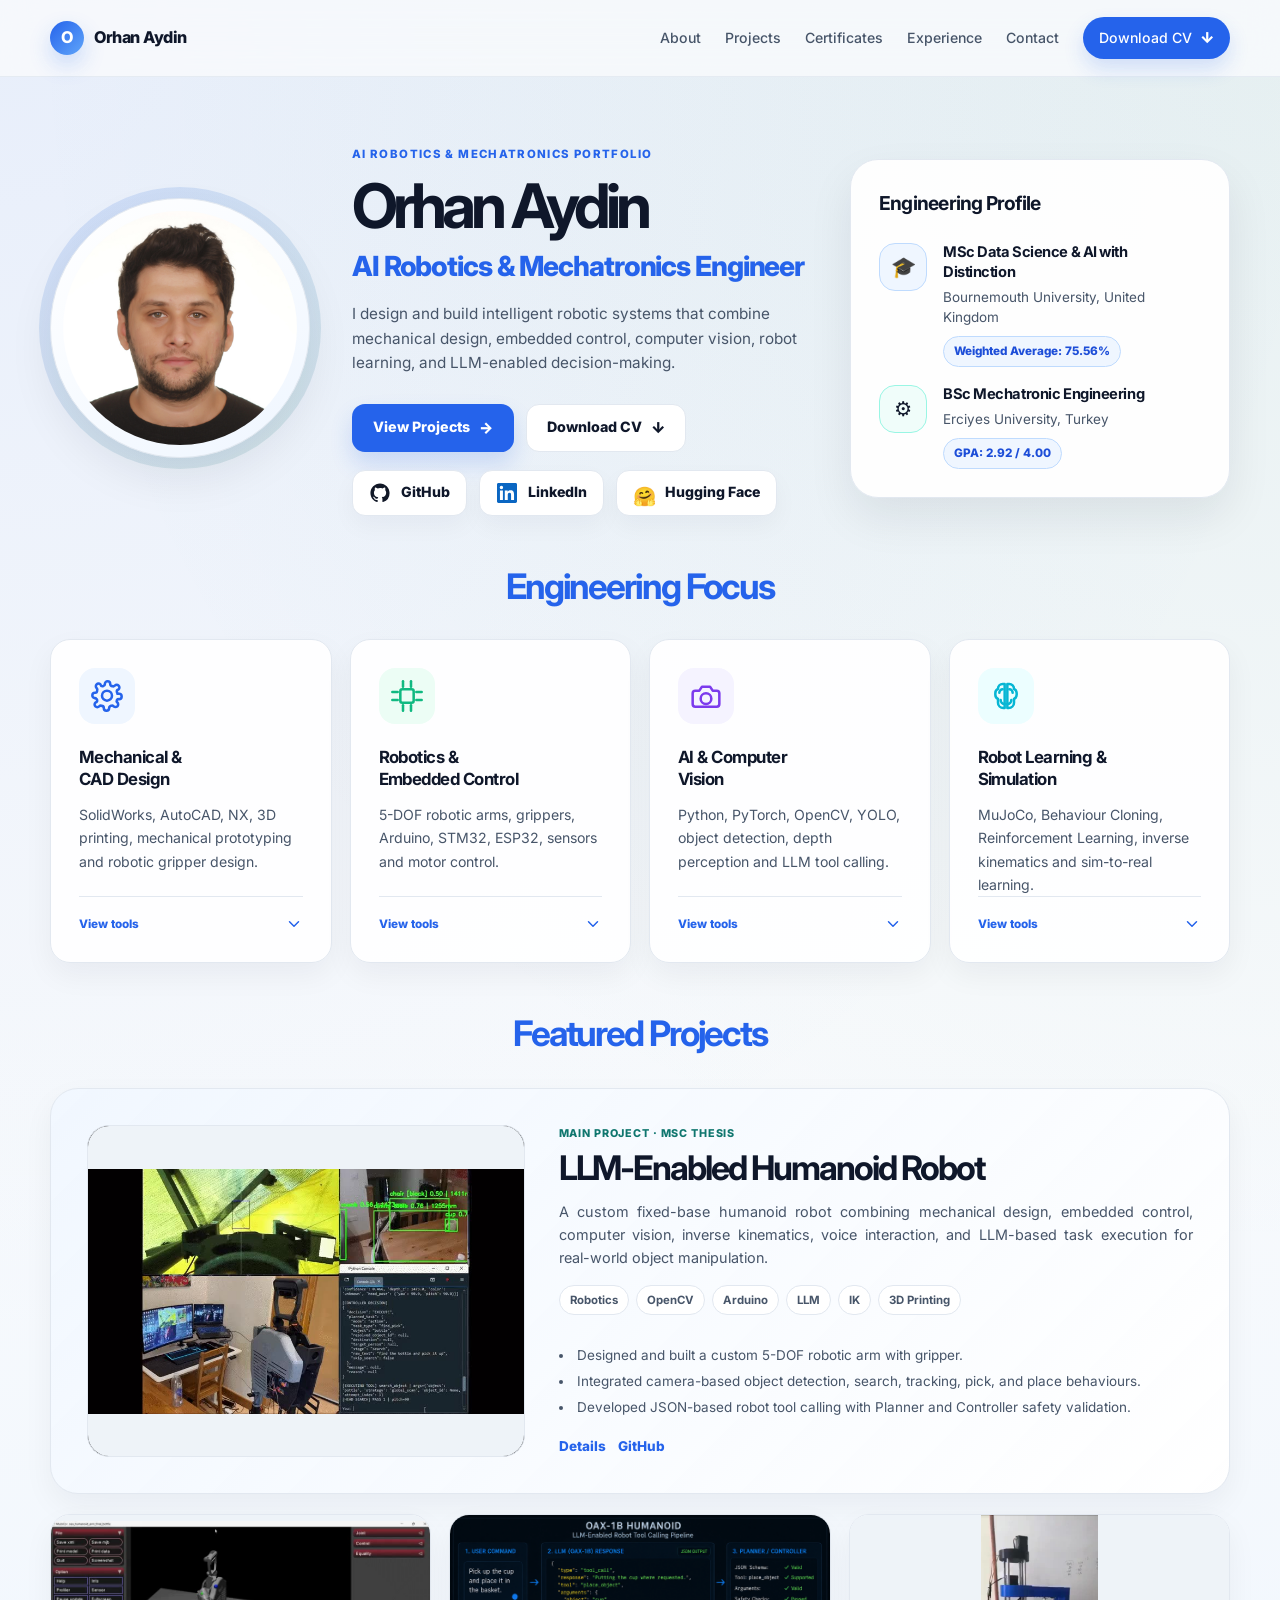
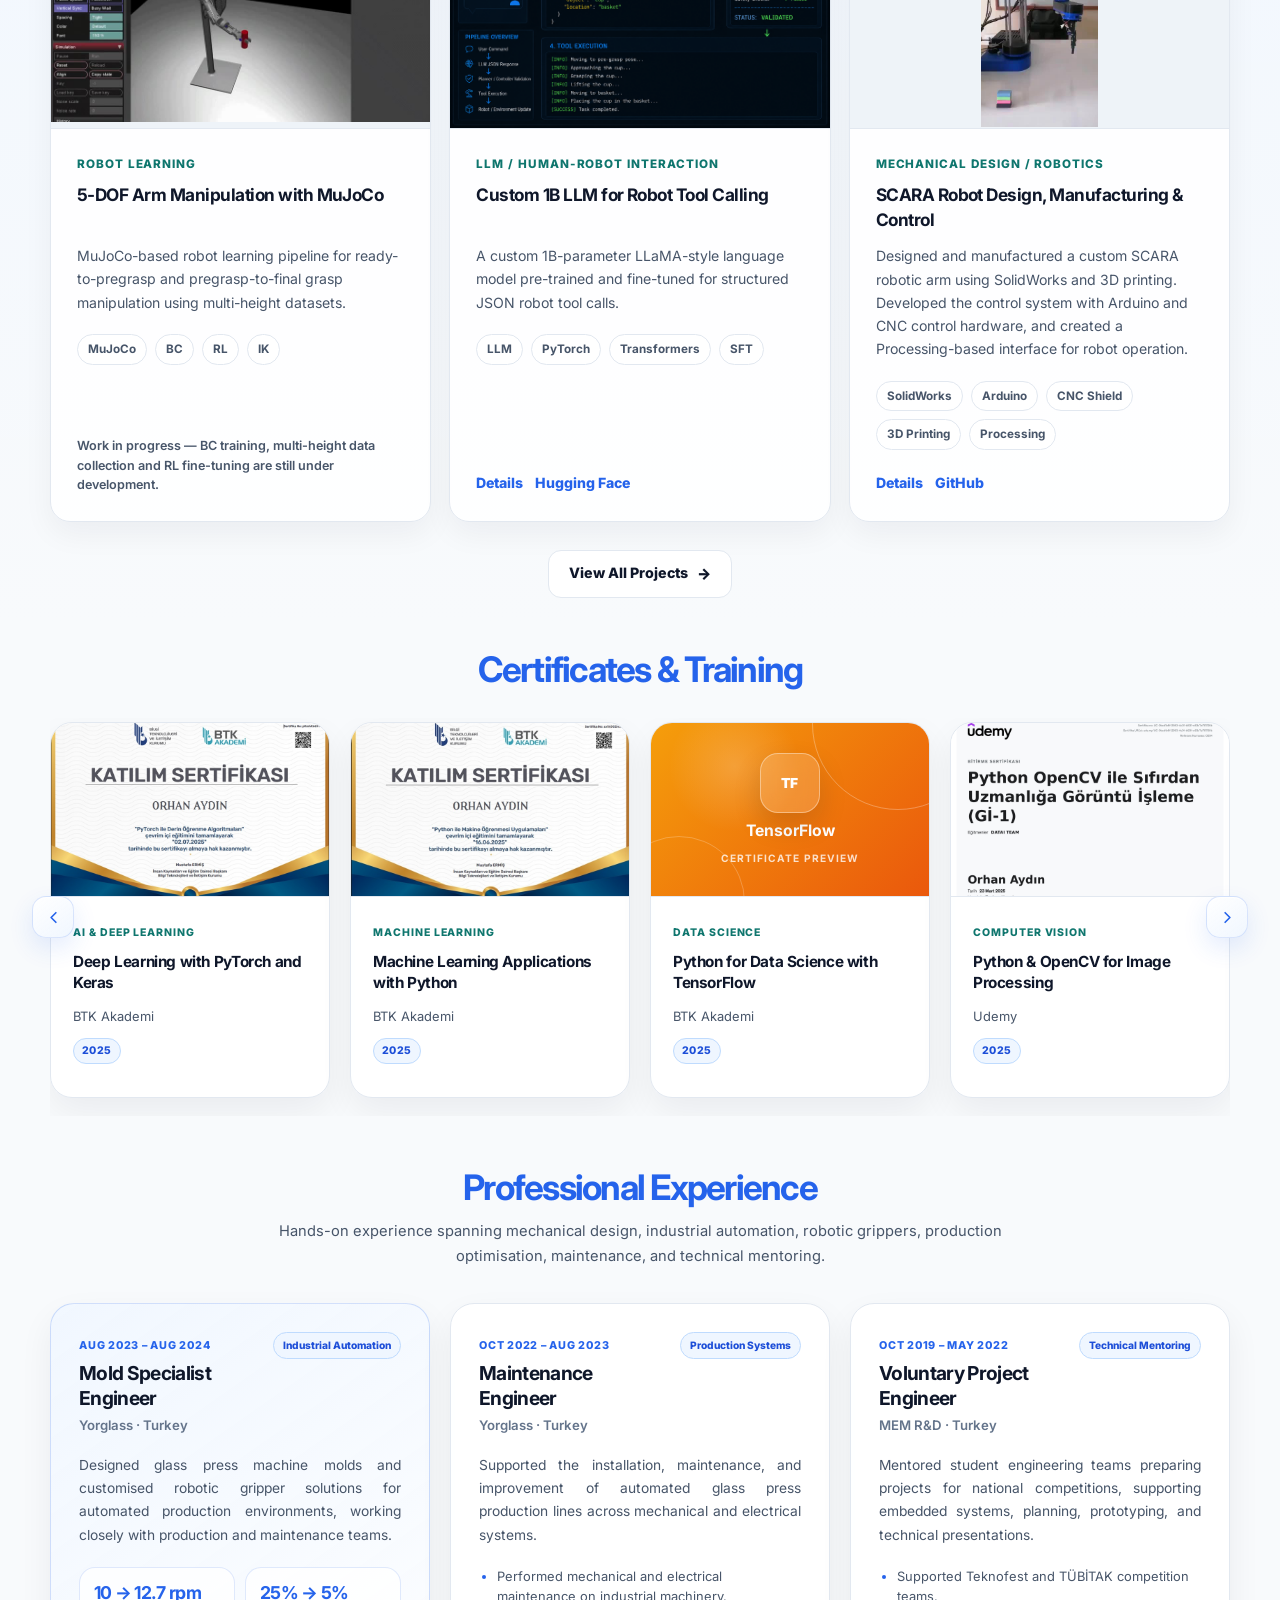
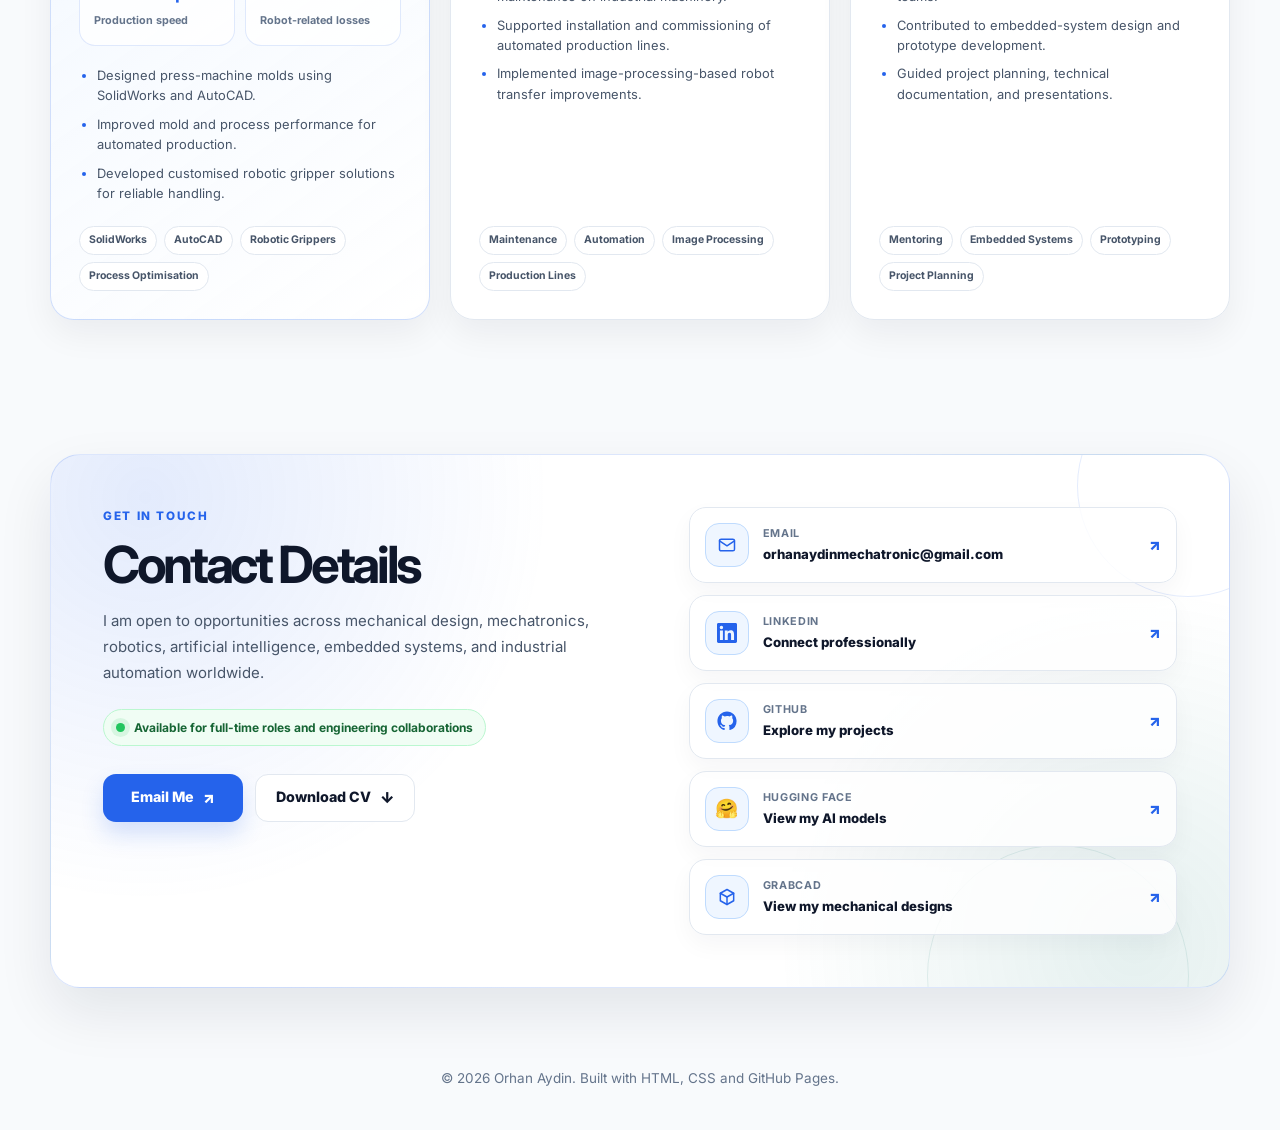
==== index.html @ 1875b8d9 "update cv name" ====
<!DOCTYPE html>

<html lang="en">
<head>
<meta charset="utf-8"/>
<meta content="width=device-width, initial-scale=1.0" name="viewport"/>
<title>Orhan Aydin | AI Robotics &amp; Mechatronics Engineer</title>
<meta content="Portfolio of Orhan Aydin, an AI Robotics and Mechatronics Engineer focused on mechanical design, embedded control, computer vision, robot learning, and LLM-enabled robotic systems." name="description"/>
<link href="style.css" rel="stylesheet"/>
<link href="https://fonts.googleapis.com" rel="preconnect"/>
<link crossorigin="" href="https://fonts.gstatic.com" rel="preconnect"/>
<link href="https://fonts.googleapis.com/css2?family=Inter:wght@400;500;600;700;800&amp;display=swap" rel="stylesheet"/>
</head>
<body>
<header class="site-header">
<nav class="navbar container">
<a class="logo" href="index.html">
<span class="logo-mark">O</span>
<span>Orhan Aydin</span>
</a>
<div class="nav-links">
<a class="nav-link" data-page="about" href="about.html">About</a>
<a class="nav-link" data-page="projects" href="projects.html">Projects</a>
<a class="nav-link" data-section="certificates" href="index.html#certificates">Certificates</a>
<a class="nav-link" data-section="experience" href="index.html#experience">Experience</a>
<a class="nav-link" data-section="contact" href="index.html#contact">Contact</a>
<a class="nav-button" href="assets/Orhan-Aydin-cv.pdf" target="_blank">
            Download CV
            <span class="button-icon">↓</span>
</a>
</div>
</nav>
</header>
<main>
<!-- HERO -->
<section class="hero section">
<div class="container hero-grid">
<div class="hero-image-card">
<img alt="Portrait of Orhan Aydin" class="profile-image" loading="lazy" src="assets/profile.jpg"/>
</div>
<div class="hero-content">
<p class="eyebrow">AI Robotics &amp; Mechatronics Portfolio</p>
<h1>Orhan Aydin</h1>
<h2>AI Robotics &amp; Mechatronics Engineer</h2>
<p class="hero-description">
            I design and build intelligent robotic systems that combine mechanical design,
            embedded control, computer vision, robot learning, and LLM-enabled decision-making.
          </p>
<div class="hero-actions">
<a class="button button-primary" href="projects.html">
              View Projects
              <span class="button-icon">→</span>
</a>
<a class="button button-secondary" href="assets/Orhan-Aydin-CV.pdf" target="_blank">
              Download CV
              <span class="button-icon">↓</span>
</a>
</div>
<div class="social-links">
<a class="social-link" href="https://github.com/orhanaydinn" target="_blank">
<span aria-hidden="true" class="social-icon github-icon">
<svg viewbox="0 0 24 24">
<path d="M12 0.5C5.65 0.5 0.5 5.65 0.5 12c0 5.08 3.29 9.39 7.86 10.91.58.11.79-.25.79-.56v-2.03c-3.2.7-3.88-1.37-3.88-1.37-.53-1.34-1.29-1.7-1.29-1.7-1.05-.72.08-.71.08-.71 1.16.08 1.78 1.2 1.78 1.2 1.04 1.77 2.72 1.26 3.38.96.11-.75.41-1.26.74-1.55-2.55-.29-5.23-1.28-5.23-5.68 0-1.25.45-2.28 1.19-3.08-.12-.29-.52-1.46.11-3.04 0 0 .98-.31 3.19 1.18A11.1 11.1 0 0 1 12 6.14c.98.01 1.97.13 2.89.39 2.21-1.49 3.18-1.18 3.18-1.18.63 1.58.23 2.75.11 3.04.74.8 1.19 1.83 1.19 3.08 0 4.41-2.69 5.38-5.25 5.67.42.36.79 1.07.79 2.16v3.05c0 .31.21.68.8.56A11.52 11.52 0 0 0 23.5 12C23.5 5.65 18.35.5 12 .5Z"></path>
</svg>
</span>
              GitHub
            </a>
<a class="social-link" href="https://www.linkedin.com/in/orhan-aydin/" target="_blank">
<span aria-hidden="true" class="social-icon linkedin-icon">
<svg viewbox="0 0 24 24">
<path d="M20.45 20.45h-3.56v-5.57c0-1.33-.02-3.04-1.85-3.04-1.85 0-2.14 1.45-2.14 2.95v5.66H9.34V9h3.42v1.56h.05c.48-.9 1.64-1.85 3.37-1.85 3.61 0 4.28 2.38 4.28 5.47v6.27ZM5.32 7.43a2.06 2.06 0 1 1 0-4.12 2.06 2.06 0 0 1 0 4.12ZM7.1 20.45H3.54V9H7.1v11.45ZM22.23 0H1.76C.79 0 0 .77 0 1.72v20.56C0 23.23.79 24 1.76 24h20.47c.97 0 1.77-.77 1.77-1.72V1.72C24 .77 23.2 0 22.23 0Z"></path>
</svg>
</span>
              LinkedIn
            </a>
<a class="social-link" href="https://huggingface.co/orhanaydinn" target="_blank">
<span aria-hidden="true" class="social-icon huggingface-icon">🤗</span>
              Hugging Face
            </a>
</div>
</div>
<aside class="hero-profile-card">
<h3>Engineering Profile</h3>
<div class="profile-item">
<div class="profile-icon">🎓</div>
<div>
<h4>MSc Data Science &amp; AI with Distinction</h4>
<p>Bournemouth University, United Kingdom</p>
<span class="profile-badge">Weighted Average: 75.56%</span>
</div>
</div>
<div class="profile-item">
<div class="profile-icon">⚙️</div>
<div>
<h4>BSc Mechatronic Engineering</h4>
<p>Erciyes University, Turkey</p>
<span class="profile-badge">GPA: 2.92 / 4.00</span>
</div>
</div>
</aside>
</div>
</section>
<!-- ENGINEERING FOCUS -->
<section class="section focus-section">
<div class="container">
<div class="focus-title">
<h2>Engineering Focus</h2>
</div>
<div class="focus-grid">
<article class="focus-card focus-blue focus-card-selector">
<button aria-expanded="false" class="focus-selector-button" data-focus-panel="mechanical" type="button">
<span class="card-icon">
<svg aria-hidden="true" viewbox="0 0 24 24">
<path d="M12 15.5A3.5 3.5 0 1 0 12 8a3.5 3.5 0 0 0 0 7.5Z"></path>
<path d="M19.4 15a1.65 1.65 0 0 0 .33 1.82l.06.06a2 2 0 1 1-2.83 2.83l-.06-.06A1.65 1.65 0 0 0 15 19.4a1.65 1.65 0 0 0-1 .6 1.65 1.65 0 0 0-.4 1.08V21a2 2 0 1 1-4 0v-.09A1.65 1.65 0 0 0 8 19.4a1.65 1.65 0 0 0-1.82.33l-.06.06a2 2 0 1 1-2.83-2.83l.06-.06A1.65 1.65 0 0 0 4.6 15a1.65 1.65 0 0 0-.6-1 1.65 1.65 0 0 0-1.08-.4H3a2 2 0 1 1 0-4h.09A1.65 1.65 0 0 0 4.6 8a1.65 1.65 0 0 0-.33-1.82l-.06-.06a2 2 0 1 1 2.83-2.83l.06.06A1.65 1.65 0 0 0 9 4.6a1.65 1.65 0 0 0 1-.6 1.65 1.65 0 0 0 .4-1.08V3a2 2 0 1 1 4 0v.09A1.65 1.65 0 0 0 16 4.6a1.65 1.65 0 0 0 1.82-.33l.06-.06a2 2 0 1 1 2.83 2.83l-.06.06A1.65 1.65 0 0 0 19.4 9c.3.39.45.87.4 1.36H21a2 2 0 1 1 0 4h-.09a1.65 1.65 0 0 0-1.51.64Z"></path>
</svg>
</span>
<h3>Mechanical &amp;<br/>CAD Design</h3>
<p>
                SolidWorks, AutoCAD, NX, 3D printing, mechanical prototyping and robotic gripper design.
              </p>
<span class="focus-selector-action">
                View tools
                <svg aria-hidden="true" viewbox="0 0 24 24">
<path d="m6 9 6 6 6-6"></path>
</svg>
</span>
</button>
</article>
<article class="focus-card focus-green focus-card-selector">
<button aria-expanded="false" class="focus-selector-button" data-focus-panel="robotics" type="button">
<span class="card-icon">
<svg aria-hidden="true" viewbox="0 0 24 24">
<rect height="10" rx="1.5" width="10" x="7" y="7"></rect>
<path d="M9 1v4"></path>
<path d="M15 1v4"></path>
<path d="M9 19v4"></path>
<path d="M15 19v4"></path>
<path d="M1 9h4"></path>
<path d="M1 15h4"></path>
<path d="M19 9h4"></path>
<path d="M19 15h4"></path>
</svg>
</span>
<h3>Robotics &amp;<br/>Embedded Control</h3>
<p>
                5-DOF robotic arms, grippers, Arduino, STM32, ESP32, sensors and motor control.
              </p>
<span class="focus-selector-action">
                View tools
                <svg aria-hidden="true" viewbox="0 0 24 24">
<path d="m6 9 6 6 6-6"></path>
</svg>
</span>
</button>
</article>
<article class="focus-card focus-purple focus-card-selector">
<button aria-expanded="false" class="focus-selector-button" data-focus-panel="ai" type="button">
<span class="card-icon">
<svg aria-hidden="true" viewbox="0 0 24 24">
<path d="M4 8h3l2-3h6l2 3h3a2 2 0 0 1 2 2v8a2 2 0 0 1-2 2H4a2 2 0 0 1-2-2v-8a2 2 0 0 1 2-2Z"></path>
<circle cx="12" cy="14" r="4"></circle>
</svg>
</span>
<h3>AI &amp; Computer<br/>Vision</h3>
<p>
                Python, PyTorch, OpenCV, YOLO, object detection, depth perception and LLM tool calling.
              </p>
<span class="focus-selector-action">
                View tools
                <svg aria-hidden="true" viewbox="0 0 24 24">
<path d="m6 9 6 6 6-6"></path>
</svg>
</span>
</button>
</article>
<article class="focus-card focus-cyan focus-card-selector">
<button aria-expanded="false" class="focus-selector-button" data-focus-panel="learning" type="button">
<span class="card-icon">
<svg aria-hidden="true" viewbox="0 0 24 24">
<path d="M9.5 3A3.5 3.5 0 0 0 6 6.5v.2A3.5 3.5 0 0 0 4 10v1a3.5 3.5 0 0 0 2 3.15V17a4 4 0 0 0 4 4h1V3H9.5Z"></path>
<path d="M14.5 3A3.5 3.5 0 0 1 18 6.5v.2A3.5 3.5 0 0 1 20 10v1a3.5 3.5 0 0 1-2 3.15V17a4 4 0 0 1-4 4h-1V3h1.5Z"></path>
<path d="M7 9.5A2.5 2.5 0 0 1 9.5 7"></path>
<path d="M17 9.5A2.5 2.5 0 0 0 14.5 7"></path>
<path d="M8 15a3 3 0 0 0 3 3"></path>
<path d="M16 15a3 3 0 0 1-3 3"></path>
</svg>
</span>
<h3>Robot Learning &amp;<br/>Simulation</h3>
<p>
                MuJoCo, Behaviour Cloning, Reinforcement Learning, inverse kinematics and sim-to-real learning.
              </p>
<span class="focus-selector-action">
                View tools
                <svg aria-hidden="true" viewbox="0 0 24 24">
<path d="m6 9 6 6 6-6"></path>
</svg>
</span>
</button>
</article>
</div>
<div class="focus-shared-panel" hidden="" id="focusSharedPanel">
<div class="focus-shared-panel-header">
<div>
<p class="focus-shared-kicker">Tools &amp; Technologies</p>
<h3 id="focusSharedTitle">Mechanical &amp; CAD Tools</h3>
</div>
<button aria-label="Close tools panel" class="focus-shared-close" type="button">
              ×
            </button>
</div>
<div class="focus-shared-tools" data-panel="mechanical" hidden="">
<span class="shared-tool"><span class="shared-tool-icon">SW</span>SolidWorks</span>
<span class="shared-tool"><span class="shared-tool-icon">AC</span>AutoCAD</span>
<span class="shared-tool"><span class="shared-tool-icon">NX</span>Siemens NX</span>
<span class="shared-tool"><span class="shared-tool-icon">AD</span>Altium Designer</span>
<span class="shared-tool"><span class="shared-tool-icon">3D</span>3D Printing</span>
</div>
<div class="focus-shared-tools" data-panel="robotics" hidden="">
<span class="shared-tool"><span class="shared-tool-icon">AR</span>Arduino</span>
<span class="shared-tool"><span class="shared-tool-icon">ST</span>STM32</span>
<span class="shared-tool"><span class="shared-tool-icon">E3</span>ESP32</span>
<span class="shared-tool"><span class="shared-tool-icon">RP</span>Raspberry Pi</span>
<span class="shared-tool"><span class="shared-tool-icon">CS</span>CNC Shield</span>
<span class="shared-tool"><span class="shared-tool-icon">MC</span>Motor Control</span>
</div>
<div class="focus-shared-tools" data-panel="ai" hidden="">
<span class="shared-tool"><span class="shared-tool-icon">PY</span>Python</span>
<span class="shared-tool"><span class="shared-tool-icon">PT</span>PyTorch</span>
<span class="shared-tool"><span class="shared-tool-icon">CV</span>OpenCV</span>
<span class="shared-tool"><span class="shared-tool-icon">YO</span>YOLO</span>
<span class="shared-tool"><span class="shared-tool-icon">TF</span>TensorFlow</span>
<span class="shared-tool"><span class="shared-tool-icon">HF</span>Hugging Face</span>
<span class="shared-tool"><span class="shared-tool-icon">TR</span>Transformers</span>
</div>
<div class="focus-shared-tools" data-panel="learning" hidden="">
<span class="shared-tool"><span class="shared-tool-icon">MJ</span>MuJoCo</span>
<span class="shared-tool"><span class="shared-tool-icon">SB</span>Stable-Baselines3</span>
<span class="shared-tool"><span class="shared-tool-icon">BC</span>Behaviour Cloning</span>
<span class="shared-tool"><span class="shared-tool-icon">RL</span>Reinforcement Learning</span>
<span class="shared-tool"><span class="shared-tool-icon">IK</span>Inverse Kinematics</span>
<span class="shared-tool"><span class="shared-tool-icon">NP</span>NumPy</span>
</div>
</div>
</div>
</section>
<!-- FEATURED PROJECTS -->
<section class="section projects-section" id="projects">
<div class="container">
<div class="projects-title">
<h2>Featured Projects</h2>
</div>
<article class="project-card project-card-large">
<div class="project-feature-layout">
<div class="project-feature-media">
<video aria-label="LLM-enabled humanoid robot project demonstration" autoplay="" class="project-feature-image" loop="" muted="" playsinline="" poster="assets/humanoid-demo-poster.jpg" preload="metadata"><source src="assets/humanoid-demo.mp4" type="video/mp4"/>Your browser does not support the video tag.</video>
</div>
<div class="project-content">
<div class="project-meta">Main Project · MSc Thesis</div>
<h3>LLM-Enabled Humanoid Robot</h3>
<p>
                A custom fixed-base humanoid robot combining mechanical design,
                embedded control, computer vision, inverse kinematics, voice interaction,
                and LLM-based task execution for real-world object manipulation.
              </p>
<div class="tag-list">
<span>Robotics</span>
<span>OpenCV</span>
<span>Arduino</span>
<span>LLM</span>
<span>IK</span>
<span>3D Printing</span>
</div>
<ul class="project-points">
<li>Designed and built a custom 5-DOF robotic arm with gripper.</li>
<li>Integrated camera-based object detection, search, tracking, pick, and place behaviours.</li>
<li>Developed JSON-based robot tool calling with Planner and Controller safety validation.</li>
</ul>
<div class="project-links"><a href="projects/humanoid/">Details</a> <a href="https://github.com/orhanaydinn/oax_humanoid_robot" rel="noopener noreferrer" target="_blank">GitHub</a></div>
</div>
</div>
</article>
<div class="project-grid">
<!-- PROJECT 1: GIF -->
<article class="project-card small-project-card">
<div class="small-project-media">
<video aria-label="MuJoCo 5-DOF humanoid arm manipulation demonstration" autoplay="" class="small-project-visual" loop="" muted="" playsinline="" poster="assets/mujoco-demo-poster.jpg" preload="metadata"><source src="assets/mujoco-demo.mp4" type="video/mp4"/>Your browser does not support the video tag.</video>
</div>
<div class="small-project-body">
<div class="project-meta">Robot Learning</div>
<h3>5-DOF Arm Manipulation with MuJoCo</h3>
<p>
                MuJoCo-based robot learning pipeline for ready-to-pregrasp and
                pregrasp-to-final grasp manipulation using multi-height datasets.
              </p>
<div class="tag-list">
<span>MuJoCo</span>
<span>BC</span>
<span>RL</span>
<span>IK</span>
</div>
<div class="project-links small-project-links"><span class="project-link-muted mujoco-wip-note">Work in progress — BC training, multi-height data collection and RL fine-tuning are still under development.</span></div>
</div>
</article>
<!-- PROJECT 2: IMAGE -->
<article class="project-card small-project-card">
<div class="small-project-media">
<img alt="OAX-1B Humanoid LLM-enabled robot tool calling pipeline" class="small-project-visual" loading="lazy" src="assets/oax_1b_llm.png"/>
</div>
<div class="small-project-body">
<div class="project-meta">LLM / Human-Robot Interaction</div>
<h3>Custom 1B LLM for Robot Tool Calling</h3>
<p>
                A custom 1B-parameter LLaMA-style language model pre-trained and
                fine-tuned for structured JSON robot tool calls.
              </p>
<div class="tag-list">
<span>LLM</span>
<span>PyTorch</span>
<span>Transformers</span>
<span>SFT</span>
</div>
<div class="project-links small-project-links"><a href="projects/oax-1b/">Details</a> <a href="https://huggingface.co/orhanaydinn/OAX-1B-Humanoid" rel="noopener noreferrer" target="_blank">Hugging Face</a></div>
</div>
</article>
<!-- PROJECT 3: MP4 VIDEO -->
<article class="project-card small-project-card">
<div class="small-project-media">
<video aria-label="Custom SCARA robot design, manufacturing and control demonstration" autoplay="" class="scara-static-fit small-project-visual scara-project-video" loop="" muted="" playsinline="" poster="assets/scara_robot-poster.jpg" preload="metadata">
<source src="assets/scara_robot.mp4" type="video/mp4"/>
                Your browser does not support the video tag.
              </video>
</div>
<div class="small-project-body">
<div class="project-meta">Mechanical Design / Robotics</div>
<h3>SCARA Robot Design, Manufacturing &amp; Control</h3>
<p>
                Designed and manufactured a custom SCARA robotic arm using
                SolidWorks and 3D printing. Developed the control system with
                Arduino and CNC control hardware, and created a Processing-based
                interface for robot operation.
              </p>
<div class="tag-list">
<span>SolidWorks</span>
<span>Arduino</span>
<span>CNC Shield</span>
<span>3D Printing</span>
<span>Processing</span>
</div>
<div class="project-links small-project-links"><a href="projects/scara/">Details</a> <a href="https://github.com/orhanaydinn/scara-robot-design-and-control" rel="noopener noreferrer" target="_blank">GitHub</a></div>
</div>
</article>
</div>
<div class="view-all-wrapper">
<a class="button button-secondary" href="projects.html">
            View All Projects
            <span class="button-icon">→</span>
</a>
</div>
</div>
</section>
<!-- CERTIFICATES -->
<section class="section certificates-section" id="certificates">
<div class="container">
<div class="certificates-heading">
<h2>Certificates &amp; Training</h2>
</div>
<div class="certificates-carousel-shell">
<button aria-label="Scroll certificates left" class="certificate-scroll-button certificate-scroll-button-left" data-certificate-direction="left" type="button">
<svg aria-hidden="true" viewbox="0 0 24 24">
<path d="M15 18 9 12l6-6"></path>
</svg>
</button>
<div class="certificates-carousel" id="certificatesCarousel" tabindex="0">
<!-- REAL CERTIFICATE IMAGE -->
<article class="certificate-card">
<div class="certificate-media">
<img alt="Deep Learning with PyTorch and Keras certificate" class="certificate-image" loading="lazy" src="assets/cert-deep-learning-pytorch-keras.jpg"/>
</div>
<div class="certificate-body">
<span class="certificate-category">AI &amp; Deep Learning</span>
<h3>Deep Learning with PyTorch and Keras</h3>
<p>BTK Akademi</p>
<span class="certificate-year">2025</span>
</div>
</article>
<!-- REAL CERTIFICATE IMAGE -->
<article class="certificate-card">
<div class="certificate-media">
<img alt="Machine Learning Applications with Python certificate" class="certificate-image" loading="lazy" src="assets/cert-machine-learning-python.jpg"/>
</div>
<div class="certificate-body">
<span class="certificate-category">Machine Learning</span>
<h3>Machine Learning Applications with Python</h3>
<p>BTK Akademi</p>
<span class="certificate-year">2025</span>
</div>
</article>
<!-- THEMED PLACEHOLDER -->
<article class="certificate-card">
<div class="certificate-media certificate-placeholder certificate-theme-tensorflow">
<span class="certificate-placeholder-badge">TF</span>
<strong>TensorFlow</strong>
<small>Certificate preview</small>
</div>
<div class="certificate-body">
<span class="certificate-category">Data Science</span>
<h3>Python for Data Science with TensorFlow</h3>
<p>BTK Akademi</p>
<span class="certificate-year">2025</span>
</div>
</article>
<!-- REAL CERTIFICATE IMAGE -->
<article class="certificate-card">
<div class="certificate-media">
<img alt="Python and OpenCV for Image Processing certificate" class="certificate-image" loading="lazy" src="assets/cert-python-opencv.jpg"/>
</div>
<div class="certificate-body">
<span class="certificate-category">Computer Vision</span>
<h3>Python &amp; OpenCV for Image Processing</h3>
<p>Udemy</p>
<span class="certificate-year">2025</span>
</div>
</article>
<!-- THEMED PLACEHOLDER -->
<article class="certificate-card">
<div class="certificate-media certificate-placeholder certificate-theme-vision">
<span class="certificate-placeholder-badge">DL</span>
<strong>Image Processing</strong>
<small>Certificate preview</small>
</div>
<div class="certificate-body">
<span class="certificate-category">Deep Learning &amp; Computer Vision</span>
<h3>Deep Learning &amp; Image Processing with Keras</h3>
<p>Udemy</p>
<span class="certificate-year">2025</span>
</div>
</article>
<!-- REAL CERTIFICATE IMAGE -->
<article class="certificate-card">
<div class="certificate-media">
<img alt="Natural Language Processing certificate" class="certificate-image" loading="lazy" src="assets/nlp.jpg"/>
</div>
<div class="certificate-body">
<span class="certificate-category">Artificial Intelligence</span>
<h3>Natural Language Processing</h3>
<p>BTK Akademi</p>
<span class="certificate-year">2025</span>
</div>
</article>
<!-- REAL CERTIFICATE IMAGE -->
<article class="certificate-card">
<div class="certificate-media">
<img alt="Full Stack Web Developer Program certificate" class="certificate-image" loading="lazy" src="assets/cert-full-stack-developer.jpg"/>
</div>
<div class="certificate-body">
<span class="certificate-category">Software Development</span>
<h3>Full Stack Web Developer Program</h3>
<p>Cosmios Akademi · 432 hours</p>
<span class="certificate-year">2023</span>
</div>
</article>
<!-- REAL CERTIFICATE IMAGE -->
<article class="certificate-card">
<div class="certificate-media">
<img alt="PCB Design with Altium Designer certificate" class="certificate-image" loading="lazy" src="assets/cert-pcb-altium.jpg"/>
</div>
<div class="certificate-body">
<span class="certificate-category">Electronics &amp; PCB Design</span>
<h3>PCB Design with Altium Designer</h3>
<p>Udemy</p>
<span class="certificate-year">2022</span>
</div>
</article>
<!-- THEMED PLACEHOLDER -->
<article class="certificate-card">
<div class="certificate-media certificate-placeholder certificate-theme-code">
<span class="certificate-placeholder-badge">C#</span>
<strong>C# Programming</strong>
<small>Certificate preview</small>
</div>
<div class="certificate-body">
<span class="certificate-category">Programming</span>
<h3>C# Programming</h3>
<p>BTK Akademi</p>
<span class="certificate-year">2022</span>
</div>
</article>
<!-- REAL CERTIFICATE IMAGE -->
<article class="certificate-card">
<div class="certificate-media">
<img alt="HTML and CSS certificate" class="certificate-image" loading="lazy" src="assets/cert-html-css.jpg"/>
</div>
<div class="certificate-body">
<span class="certificate-category">Web Development</span>
<h3>HTML &amp; CSS</h3>
<p>BTK Akademi</p>
<span class="certificate-year">2022</span>
</div>
</article>
<!-- REAL CERTIFICATE IMAGE -->
<article class="certificate-card">
<div class="certificate-media">
<img alt="AutoCAD 2D design certificate" class="certificate-image" loading="lazy" src="assets/autocad_2B.jpg"/>
</div>
<div class="certificate-body">
<span class="certificate-category">Mechanical Design</span>
<h3>AutoCAD 2D Design</h3>
<p>BTK Akademi</p>
<span class="certificate-year">2022</span>
</div>
</article>
<!-- REAL CERTIFICATE IMAGE -->
<article class="certificate-card">
<div class="certificate-media">
<img alt="SolidWorks ile Arduino Tabanlı Uygulamalar certificate" class="certificate-image" loading="lazy" src="assets/cert-solidworks-arduino-applications.jpg"/>
</div>
<div class="certificate-body">
<span class="certificate-category">Mechanical Design &amp; Embedded Systems</span>
<h3>SolidWorks ile Arduino Tabanlı Uygulamalar</h3>
<p>Certificate of Completion</p>
<span class="certificate-year">2022</span>
</div>
</article>
<!-- THEMED PLACEHOLDER -->
<article class="certificate-card">
<div class="certificate-media certificate-placeholder certificate-theme-robotics">
<span class="certificate-placeholder-badge">RB</span>
<strong>Robotic Programming</strong>
<small>Certificate preview</small>
</div>
<div class="certificate-body">
<span class="certificate-category">Robotics</span>
<h3>Robotic Programming</h3>
<p>Başkent University</p>
<span class="certificate-year">2018</span>
</div>
</article>
</div>
<button aria-label="Scroll certificates right" class="certificate-scroll-button certificate-scroll-button-right" data-certificate-direction="right" type="button">
<svg aria-hidden="true" viewbox="0 0 24 24">
<path d="m9 18 6-6-6-6"></path>
</svg>
</button>
</div>
</div>
</section>
<!-- EXPERIENCE -->
<section class="section experience-section" id="experience">
<div class="container">
<div class="experience-heading">
<h2>Professional Experience</h2>
<p class="experience-intro">
            Hands-on experience spanning mechanical design, industrial automation,
            robotic grippers, production optimisation, maintenance, and technical mentoring.
          </p>
</div>
<div class="experience-grid">
<!-- EXPERIENCE 1 -->
<article class="experience-card experience-card-featured">
<div class="experience-card-top">
<div>
<span class="experience-period">Aug 2023 – Aug 2024</span>
<h3>Mold Specialist Engineer</h3>
<p class="experience-company">Yorglass · Turkey</p>
</div>
<span class="experience-type">Industrial Automation</span>
</div>
<p class="experience-summary">
              Designed glass press machine molds and customised robotic gripper
              solutions for automated production environments, working closely
              with production and maintenance teams.
            </p>
<div class="experience-metrics">
<div class="experience-metric">
<strong>10 → 12.7 rpm</strong>
<span>Production speed</span>
</div>
<div class="experience-metric">
<strong>25% → 5%</strong>
<span>Robot-related losses</span>
</div>
</div>
<ul class="experience-list">
<li>Designed press-machine molds using SolidWorks and AutoCAD.</li>
<li>Improved mold and process performance for automated production.</li>
<li>Developed customised robotic gripper solutions for reliable handling.</li>
</ul>
<div class="experience-tags">
<span>SolidWorks</span>
<span>AutoCAD</span>
<span>Robotic Grippers</span>
<span>Process Optimisation</span>
</div>
</article>
<!-- EXPERIENCE 2 -->
<article class="experience-card">
<div class="experience-card-top">
<div>
<span class="experience-period">Oct 2022 – Aug 2023</span>
<h3>Maintenance Engineer</h3>
<p class="experience-company">Yorglass · Turkey</p>
</div>
<span class="experience-type">Production Systems</span>
</div>
<p class="experience-summary">
              Supported the installation, maintenance, and improvement of automated
              glass press production lines across mechanical and electrical systems.
            </p>
<ul class="experience-list">
<li>Performed mechanical and electrical maintenance on industrial machinery.</li>
<li>Supported installation and commissioning of automated production lines.</li>
<li>Implemented image-processing-based robot transfer improvements.</li>
</ul>
<div class="experience-tags">
<span>Maintenance</span>
<span>Automation</span>
<span>Image Processing</span>
<span>Production Lines</span>
</div>
</article>
<!-- EXPERIENCE 3 -->
<article class="experience-card">
<div class="experience-card-top">
<div>
<span class="experience-period">Oct 2019 – May 2022</span>
<h3>Voluntary Project Engineer</h3>
<p class="experience-company">MEM R&amp;D · Turkey</p>
</div>
<span class="experience-type">Technical Mentoring</span>
</div>
<p class="experience-summary">
              Mentored student engineering teams preparing projects for national
              competitions, supporting embedded systems, planning, prototyping,
              and technical presentations.
            </p>
<ul class="experience-list">
<li>Supported Teknofest and TÜBİTAK competition teams.</li>
<li>Contributed to embedded-system design and prototype development.</li>
<li>Guided project planning, technical documentation, and presentations.</li>
</ul>
<div class="experience-tags">
<span>Mentoring</span>
<span>Embedded Systems</span>
<span>Prototyping</span>
<span>Project Planning</span>
</div>
</article>
</div>
</div>
</section>
<!-- CONTACT -->
<section class="section contact-section" id="contact">
<div class="container">
<div class="contact-panel">
<div class="contact-copy">
<p class="contact-kicker">Get in touch</p>
<h2>Contact Details</h2>
<p class="contact-description">
              I am open to opportunities across mechanical design, mechatronics,
              robotics, artificial intelligence, embedded systems, and industrial automation worldwide.
            </p>
<div class="contact-status">
<span aria-hidden="true" class="contact-status-dot"></span>
              Available for full-time roles and engineering collaborations
            </div>
<div class="contact-actions">
<a class="button button-primary contact-primary-action" href="mailto:orhanaydinmechatronic@gmail.com">
                Email Me
                <span class="button-icon">↗</span>
</a>
<a class="button button-secondary" href="assets/Orhan-Aydin-CV.pdf" target="_blank">
                Download CV
                <span class="button-icon">↓</span>
</a>
</div>
</div>
<div class="contact-links-grid">
<a class="contact-link-card" href="mailto:orhanaydinmechatronic@gmail.com">
<span aria-hidden="true" class="contact-link-icon">
<svg viewbox="0 0 24 24">
<rect height="14" rx="2" width="18" x="3" y="5"></rect>
<path d="m3 7 9 6 9-6"></path>
</svg>
</span>
<span class="contact-link-content">
<small>Email</small>
<strong>orhanaydinmechatronic@gmail.com</strong>
</span>
<span aria-hidden="true" class="contact-link-arrow">↗</span>
</a>
<a class="contact-link-card" href="https://www.linkedin.com/in/orhan-aydin/" target="_blank">
<span aria-hidden="true" class="contact-link-icon">
<svg viewbox="0 0 24 24">
<path d="M20.45 20.45h-3.56v-5.57c0-1.33-.02-3.04-1.85-3.04-1.85 0-2.14 1.45-2.14 2.95v5.66H9.34V9h3.42v1.56h.05c.48-.9 1.64-1.85 3.37-1.85 3.61 0 4.28 2.38 4.28 5.47v6.27ZM5.32 7.43a2.06 2.06 0 1 1 0-4.12 2.06 2.06 0 0 1 0 4.12ZM7.1 20.45H3.54V9H7.1v11.45ZM22.23 0H1.76C.79 0 0 .77 0 1.72v20.56C0 23.23.79 24 1.76 24h20.47c.97 0 1.77-.77 1.77-1.72V1.72C24 .77 23.2 0 22.23 0Z"></path>
</svg>
</span>
<span class="contact-link-content">
<small>LinkedIn</small>
<strong>Connect professionally</strong>
</span>
<span aria-hidden="true" class="contact-link-arrow">↗</span>
</a>
<a class="contact-link-card" href="https://github.com/orhanaydinn" target="_blank">
<span aria-hidden="true" class="contact-link-icon">
<svg viewbox="0 0 24 24">
<path d="M12 0.5C5.65 0.5 0.5 5.65 0.5 12c0 5.08 3.29 9.39 7.86 10.91.58.11.79-.25.79-.56v-2.03c-3.2.7-3.88-1.37-3.88-1.37-.53-1.34-1.29-1.7-1.29-1.7-1.05-.72.08-.71.08-.71 1.16.08 1.78 1.2 1.78 1.2 1.04 1.77 2.72 1.26 3.38.96.11-.75.41-1.26.74-1.55-2.55-.29-5.23-1.28-5.23-5.68 0-1.25.45-2.28 1.19-3.08-.12-.29-.52-1.46.11-3.04 0 0 .98-.31 3.19 1.18A11.1 11.1 0 0 1 12 6.14c.98.01 1.97.13 2.89.39 2.21-1.49 3.18-1.18 3.18-1.18.63 1.58.23 2.75.11 3.04.74.8 1.19 1.83 1.19 3.08 0 4.41-2.69 5.38-5.25 5.67.42.36.79 1.07.79 2.16v3.05c0 .31.21.68.8.56A11.52 11.52 0 0 0 23.5 12C23.5 5.65 18.35.5 12 .5Z"></path>
</svg>
</span>
<span class="contact-link-content">
<small>GitHub</small>
<strong>Explore my projects</strong>
</span>
<span aria-hidden="true" class="contact-link-arrow">↗</span>
</a>
<a class="contact-link-card" href="https://huggingface.co/orhanaydinn" target="_blank">
<span aria-hidden="true" class="contact-link-icon contact-link-emoji">🤗</span>
<span class="contact-link-content">
<small>Hugging Face</small>
<strong>View my AI models</strong>
</span>
<span aria-hidden="true" class="contact-link-arrow">↗</span>
</a>
<a class="contact-link-card" href="https://grabcad.com/orhan.aydin-17" target="_blank">
<span aria-hidden="true" class="contact-link-icon">
<svg viewbox="0 0 24 24">
<path d="M4 7.5 12 3l8 4.5v9L12 21l-8-4.5v-9Z"></path>
<path d="m4 7.5 8 4.5 8-4.5"></path>
<path d="M12 12v9"></path>
</svg>
</span>
<span class="contact-link-content">
<small>GrabCAD</small>
<strong>View my mechanical designs</strong>
</span>
<span aria-hidden="true" class="contact-link-arrow">↗</span>
</a>
</div>
</div>
</div>
</section>
</main>
<footer class="footer">
<p>© 2026 Orhan Aydin. Built with HTML, CSS and GitHub Pages.</p>
</footer>
<script>
    const certificatesCarousel = document.getElementById("certificatesCarousel");
    const certificateButtons = document.querySelectorAll("[data-certificate-direction]");

    certificateButtons.forEach((button) => {
      button.addEventListener("click", () => {
        if (!certificatesCarousel) return;

        const direction = button.dataset.certificateDirection === "left" ? -1 : 1;
        const firstCard = certificatesCarousel.querySelector(".certificate-card");
        const scrollDistance = firstCard
          ? firstCard.getBoundingClientRect().width + 20
          : 340;

        certificatesCarousel.scrollBy({
          left: direction * scrollDistance,
          behavior: "smooth",
        });
      });
    });
  </script>
<script>
    document.addEventListener("DOMContentLoaded", () => {
      const focusSelectorButtons = document.querySelectorAll(".focus-selector-button");
      const focusSharedPanel = document.getElementById("focusSharedPanel");
      const focusSharedTitle = document.getElementById("focusSharedTitle");
      const focusSharedClose = document.querySelector(".focus-shared-close");
      const focusToolPanels = document.querySelectorAll(".focus-shared-tools");

      const focusPanelTitles = {
        mechanical: "Mechanical & CAD Tools",
        robotics: "Robotics & Embedded Tools",
        ai: "AI & Computer Vision Tools",
        learning: "Robot Learning & Simulation Tools",
      };

      function closeFocusPanel() {
        focusSelectorButtons.forEach((button) => {
          button.setAttribute("aria-expanded", "false");
          button.closest(".focus-card-selector")?.classList.remove("is-active");
        });

        focusToolPanels.forEach((panel) => {
          panel.hidden = true;
        });

        if (focusSharedPanel) {
          focusSharedPanel.hidden = true;
        }
      }

      focusSelectorButtons.forEach((button) => {
        button.addEventListener("click", () => {
          const panelName = button.dataset.focusPanel;
          const isAlreadyOpen = button.getAttribute("aria-expanded") === "true";

          closeFocusPanel();

          if (isAlreadyOpen || !focusSharedPanel) {
            return;
          }

          const targetPanel = document.querySelector(
            `.focus-shared-tools[data-panel="${panelName}"]`
          );

          if (!targetPanel) {
            return;
          }

          button.setAttribute("aria-expanded", "true");
          button.closest(".focus-card-selector")?.classList.add("is-active");

          targetPanel.hidden = false;
          focusSharedTitle.textContent = focusPanelTitles[panelName] || "Tools & Technologies";
          focusSharedPanel.hidden = false;
        });
      });

      focusSharedClose?.addEventListener("click", closeFocusPanel);
    });
  </script>
<script src="script.js"></script>
</body>
</html>
---- style.css ----
:root {
  --bg: #f8fafc;
  --surface: #ffffff;
  --surface-soft: #f1f5f9;
  --text: #0f172a;
  --muted: #475569;
  --muted-light: #64748b;
  --border: #e2e8f0;
  --blue: #2563eb;
  --blue-dark: #1d4ed8;
  --blue-soft: #eff6ff;
  --teal: #0f766e;
  --teal-soft: #f0fdfa;
  --shadow: 0 20px 45px rgba(15, 23, 42, 0.08);
  --radius-lg: 28px;
  --radius-md: 20px;
  --radius-sm: 999px;
  --container: 1180px;
}

* {
  box-sizing: border-box;
  margin: 0;
  padding: 0;
}

html {
  scroll-behavior: smooth;
}

body {
  font-family: "Inter", system-ui, -apple-system, BlinkMacSystemFont, "Segoe UI", sans-serif;
  background:
    radial-gradient(circle at top left, rgba(37, 99, 235, 0.08), transparent 30%),
    radial-gradient(circle at top right, rgba(15, 118, 110, 0.08), transparent 28%),
    var(--bg);
  color: var(--text);
  line-height: 1.6;
}

a {
  color: inherit;
  text-decoration: none;
}

img {
  max-width: 100%;
  display: block;
}

.container {
  width: min(100% - 40px, var(--container));
  margin: 0 auto;
}

.section {
  padding: 86px 0;
}

/* HEADER */

.site-header {
  position: sticky;
  top: 0;
  z-index: 20;
  background: rgba(248, 250, 252, 0.88);
  backdrop-filter: blur(16px);
  border-bottom: 1px solid rgba(226, 232, 240, 0.85);
}

.navbar {
  min-height: 76px;
  display: flex;
  align-items: center;
  justify-content: space-between;
  gap: 24px;
}

.logo {
  display: inline-flex;
  align-items: center;
  gap: 10px;
  font-weight: 800;
  font-size: 1.08rem;
  letter-spacing: -0.03em;
  color: var(--text);
}

.logo-mark {
  width: 34px;
  height: 34px;
  border-radius: 50%;
  display: grid;
  place-items: center;
  background: linear-gradient(135deg, var(--blue), #60a5fa);
  color: white;
  font-weight: 800;
  box-shadow: 0 10px 22px rgba(37, 99, 235, 0.22);
}

.nav-links {
  display: flex;
  align-items: center;
  gap: 24px;
  font-size: 0.94rem;
  color: var(--muted);
  font-weight: 500;
}

.nav-links a:hover {
  color: var(--blue);
}

.nav-button {
  display: inline-flex;
  align-items: center;
  gap: 8px;
  padding: 10px 16px;
  border-radius: var(--radius-sm);
  background: var(--blue);
  color: white !important;
  box-shadow: 0 10px 20px rgba(37, 99, 235, 0.18);
}

.nav-button:hover {
  background: var(--blue-dark);
}

/* HERO */

.hero {
  padding-top: 76px;
  padding-bottom: 84px;
}

.hero-grid {
  display: grid;
  grid-template-columns: 260px 1fr 380px;
  gap: 42px;
  align-items: center;
}

.hero-image-card {
  background: linear-gradient(145deg, #ffffff, #eff6ff);
  border: 1px solid var(--border);
  border-radius: 50%;
  padding: 12px;
  box-shadow: var(--shadow);
  position: relative;
}

.hero-image-card::before {
  content: "";
  position: absolute;
  inset: -12px;
  border-radius: 50%;
  background: linear-gradient(145deg, rgba(37, 99, 235, 0.14), rgba(15, 118, 110, 0.12));
  z-index: -1;
}

.profile-image {
  width: 100%;
  aspect-ratio: 1 / 1;
  object-fit: cover;
  border-radius: 50%;
  background: var(--surface-soft);
}

.eyebrow {
  display: inline-flex;
  align-items: center;
  width: fit-content;
  font-size: 0.76rem;
  font-weight: 800;
  color: var(--blue);
  text-transform: uppercase;
  letter-spacing: 0.12em;
  margin-bottom: 14px;
}

.hero h1 {
  font-size: clamp(3rem, 5.4vw, 5.2rem);
  line-height: 0.95;
  letter-spacing: -0.08em;
  margin-bottom: 14px;
}

.hero h2 {
  font-size: clamp(1.45rem, 2.8vw, 2rem);
  line-height: 1.18;
  color: var(--blue);
  font-weight: 800;
  letter-spacing: -0.04em;
  margin-bottom: 20px;
}

.hero-description {
  max-width: 680px;
  font-size: 1.08rem;
  color: var(--muted);
  margin-bottom: 28px;
}

.hero-actions,
.social-links,
.project-links,
.contact-links {
  display: flex;
  flex-wrap: wrap;
  align-items: center;
  gap: 12px;
}

.button {
  display: inline-flex;
  align-items: center;
  justify-content: center;
  gap: 9px;
  min-height: 48px;
  padding: 0 20px;
  border-radius: 13px;
  font-weight: 800;
  font-size: 0.95rem;
  border: 1px solid transparent;
}

.button-icon {
  font-weight: 900;
  font-size: 1rem;
  line-height: 1;
}

.button-primary {
  background: var(--blue);
  color: white;
  box-shadow: 0 12px 22px rgba(37, 99, 235, 0.18);
}

.button-primary:hover {
  background: var(--blue-dark);
}

.button-secondary {
  background: var(--surface);
  border-color: var(--border);
  color: var(--text);
}

.button-secondary:hover {
  border-color: var(--blue);
  color: var(--blue);
}

/* SOCIAL BUTTONS */

.social-links {
  margin-top: 18px;
}

.social-link {
  min-height: 46px;
  display: inline-flex;
  align-items: center;
  gap: 10px;
  background: var(--surface);
  border: 1px solid var(--border);
  border-radius: 13px;
  padding: 0 16px;
  font-weight: 800;
  font-size: 0.94rem;
  color: var(--text);
  box-shadow: 0 10px 24px rgba(15, 23, 42, 0.04);
}

.social-link:hover {
  border-color: var(--blue);
  color: var(--blue);
  transform: translateY(-1px);
}

.social-icon {
  width: 22px;
  height: 22px;
  display: grid;
  place-items: center;
  flex-shrink: 0;
}

.social-icon svg {
  width: 20px;
  height: 20px;
  fill: currentColor;
}

.github-icon {
  color: #111827;
}

.linkedin-icon {
  color: #0a66c2;
}

.huggingface-icon {
  font-size: 1.25rem;
}

/* HERO PROFILE CARD */

.hero-profile-card {
  background: rgba(255, 255, 255, 0.94);
  border: 1px solid var(--border);
  border-radius: var(--radius-lg);
  padding: 28px;
  box-shadow: var(--shadow);
}

.hero-profile-card h3 {
  font-size: 1.28rem;
  letter-spacing: -0.04em;
  margin-bottom: 24px;
}

.profile-item {
  display: grid;
  grid-template-columns: 48px 1fr;
  gap: 16px;
  align-items: flex-start;
  margin-bottom: 18px;
}

.profile-item:last-child {
  margin-bottom: 0;
}

.profile-icon {
  width: 48px;
  height: 48px;
  border-radius: 16px;
  display: grid;
  place-items: center;
  background: var(--blue-soft);
  border: 1px solid #bfdbfe;
  font-size: 1.35rem;
}

.profile-item:nth-of-type(2) .profile-icon {
  background: var(--teal-soft);
  border-color: #99f6e4;
}

.profile-item h4 {
  font-size: 0.98rem;
  line-height: 1.35;
  letter-spacing: -0.03em;
  margin-bottom: 4px;
}

.profile-item p {
  color: var(--muted);
  font-size: 0.9rem;
  line-height: 1.55;
}

.profile-badge {
  display: inline-flex;
  align-items: center;
  width: fit-content;
  margin-top: 8px;
  padding: 5px 10px;
  border-radius: 999px;
  background: var(--blue-soft);
  border: 1px solid #bfdbfe;
  color: var(--blue-dark);
  font-size: 0.78rem;
  font-weight: 800;
}

/* ENGINEERING FOCUS */

.focus-section {
  padding-top: 42px;
}

.focus-title {
  text-align: center;
  margin-bottom: 34px;
}

.focus-title h2 {
  font-size: clamp(2rem, 3.2vw, 3rem);
  line-height: 1.05;
  letter-spacing: -0.06em;
}

.focus-grid {
  display: grid;
  grid-template-columns: repeat(4, 1fr);
  gap: 18px;
}

.focus-card {
  background: rgba(255, 255, 255, 0.94);
  border: 1px solid var(--border);
  border-radius: var(--radius-md);
  box-shadow: 0 12px 30px rgba(15, 23, 42, 0.05);
  padding: 28px;
}

.card-icon {
  width: 56px;
  height: 56px;
  border-radius: 16px;
  display: grid;
  place-items: center;
  margin-bottom: 22px;
}

.card-icon svg {
  width: 32px;
  height: 32px;
  stroke: currentColor;
  fill: none;
  stroke-width: 1.9;
  stroke-linecap: round;
  stroke-linejoin: round;
}

.focus-blue .card-icon {
  background: #eff6ff;
  color: #2563eb;
}

.focus-green .card-icon {
  background: #ecfdf5;
  color: #10b981;
}

.focus-purple .card-icon {
  background: #f5f3ff;
  color: #7c3aed;
}

.focus-cyan .card-icon {
  background: #ecfeff;
  color: #06b6d4;
}

.focus-card h3 {
  font-size: 1.12rem;
  line-height: 1.35;
  letter-spacing: -0.03em;
  margin-bottom: 12px;
}

.focus-card p {
  color: var(--muted);
  font-size: 0.94rem;
  line-height: 1.65;
}

/* SHARED CARDS */

.project-card,
.skill-card,
.impact-card,
.contact-card,
.content-card,
.category-card,
.page-side-card {
  background: rgba(255, 255, 255, 0.92);
  border: 1px solid var(--border);
  border-radius: var(--radius-md);
  box-shadow: 0 12px 30px rgba(15, 23, 42, 0.05);
}

.skill-card h3,
.project-card h3,
.category-card h3 {
  font-size: 1.14rem;
  letter-spacing: -0.03em;
  margin-bottom: 10px;
}

.skill-card p,
.project-card p,
.impact-card p,
.contact-card p,
.category-card p {
  color: var(--muted);
  font-size: 0.96rem;
}

/* FEATURED PROJECTS */

.projects-section {
  padding-top: 110px;
  background: linear-gradient(180deg, transparent, rgba(239, 246, 255, 0.55), transparent);
}

.projects-title {
  text-align: center;
  margin-bottom: 36px;
}

.projects-title h2 {
  font-size: clamp(2rem, 3.2vw, 3rem);
  line-height: 1.05;
  letter-spacing: -0.06em;
}

.project-card {
  padding: 28px;
}

.project-card-large {
  padding: 36px;
  border-radius: var(--radius-lg);
  margin-bottom: 20px;
  background:
    linear-gradient(135deg, rgba(239, 246, 255, 0.88), rgba(255, 255, 255, 0.96)),
    var(--surface);
}


.project-feature-layout {
  display: grid;
  grid-template-columns: minmax(280px, 0.9fr) minmax(0, 1.6fr);
  gap: 36px;
  align-items: stretch;
}

.project-feature-media {
  min-height: 360px;
  overflow: hidden;
  border-radius: 20px;
  border: 1px solid var(--border);
  background: var(--surface-soft);
  box-shadow: inset 0 0 0 1px rgba(255, 255, 255, 0.45);
}

.project-feature-image {
  width: 100%;
  height: 100%;
  object-fit: cover;
  object-position: center;
}

.project-content {
  max-width: none;
}

.project-meta {
  color: var(--teal);
  font-weight: 800;
  font-size: 0.78rem;
  letter-spacing: 0.08em;
  text-transform: uppercase;
  margin-bottom: 10px;
}

.project-card-large h3 {
  font-size: clamp(1.8rem, 4vw, 3rem);
  line-height: 1.06;
  letter-spacing: -0.06em;
  margin-bottom: 16px;
}

.project-card-large p {
  font-size: 1.05rem;
  max-width: 820px;
}

.tag-list {
  display: flex;
  flex-wrap: wrap;
  gap: 8px;
  margin: 20px 0;
}

.tag-list span {
  display: inline-flex;
  align-items: center;
  border-radius: var(--radius-sm);
  background: var(--surface);
  border: 1px solid var(--border);
  color: var(--muted);
  padding: 6px 11px;
  font-size: 0.82rem;
  font-weight: 700;
}

.project-points {
  list-style-position: inside;
  color: var(--muted);
  margin: 16px 0 22px;
  display: grid;
  gap: 6px;
}

.project-links a,
.contact-links a {
  color: var(--blue);
  font-weight: 800;
  font-size: 0.94rem;
}

.project-links a:hover,
.contact-links a:hover {
  color: var(--blue-dark);
}

.project-grid {
  display: grid;
  grid-template-columns: repeat(3, 1fr);
  gap: 18px;
}

.view-all-wrapper {
  display: flex;
  justify-content: center;
  margin-top: 28px;
}

/* SKILLS */

.skills-grid {
  display: grid;
  grid-template-columns: repeat(4, 1fr);
  gap: 18px;
}

.skill-card {
  padding: 24px;
}

/* EXPERIENCE */

.impact-grid {
  display: grid;
  grid-template-columns: repeat(3, 1fr);
  gap: 18px;
}

.impact-card {
  padding: 28px;
}

.impact-card h3 {
  font-size: 2rem;
  letter-spacing: -0.06em;
  color: var(--blue);
  margin-bottom: 12px;
}

/* PAGE HERO FOR ABOUT / PROJECTS */

.page-hero {
  padding-top: 86px;
  padding-bottom: 66px;
}

.page-hero-grid {
  display: grid;
  grid-template-columns: 1.5fr 0.8fr;
  gap: 40px;
  align-items: stretch;
}

.page-hero h1 {
  font-size: clamp(3rem, 6vw, 5.3rem);
  line-height: 0.95;
  letter-spacing: -0.08em;
  margin-bottom: 24px;
}

.page-hero p {
  max-width: 760px;
  color: var(--muted);
  font-size: 1.1rem;
}

.page-side-card {
  padding: 30px;
  border-radius: var(--radius-lg);
}

.page-side-card h3 {
  font-size: 1.2rem;
  letter-spacing: -0.04em;
  margin-bottom: 18px;
}

.page-side-card p {
  font-size: 0.96rem;
  margin-bottom: 16px;
}

/* ABOUT DETAIL */

.about-detail-section {
  padding-top: 24px;
}

.content-grid {
  display: grid;
  grid-template-columns: repeat(2, 1fr);
  gap: 20px;
}

.content-card {
  padding: 30px;
}

.content-card h2 {
  font-size: 1.35rem;
  letter-spacing: -0.04em;
  margin-bottom: 16px;
}

.content-card p {
  color: var(--muted);
  margin-bottom: 14px;
}

.content-card p:last-child {
  margin-bottom: 0;
}

/* PROJECTS PAGE */

.projects-list {
  display: grid;
  gap: 18px;
}

.project-card-wide {
  display: grid;
  grid-template-columns: 1fr auto;
  gap: 28px;
  align-items: center;
}

.project-links-block {
  align-items: flex-start;
  flex-direction: column;
  min-width: 120px;
}

.simple-list {
  list-style: none;
  display: grid;
  gap: 10px;
}

.simple-list li {
  color: var(--muted);
  position: relative;
  padding-left: 18px;
}

.simple-list li::before {
  content: "";
  position: absolute;
  left: 0;
  top: 11px;
  width: 7px;
  height: 7px;
  border-radius: 50%;
  background: var(--blue);
}

.category-grid {
  display: grid;
  grid-template-columns: repeat(4, 1fr);
  gap: 18px;
}

.category-card {
  padding: 26px;
}

/* CONTACT */

.contact-section {
  padding-bottom: 56px;
}

.contact-card {
  padding: 44px;
  background:
    linear-gradient(135deg, rgba(239, 246, 255, 0.95), rgba(240, 253, 250, 0.8)),
    var(--surface);
}

.contact-card h2 {
  font-size: clamp(2rem, 4vw, 3rem);
  letter-spacing: -0.06em;
  line-height: 1.08;
  margin-bottom: 14px;
}

.contact-card p {
  max-width: 780px;
  font-size: 1.04rem;
  margin-bottom: 22px;
}

.footer {
  padding: 26px 20px 40px;
  text-align: center;
  color: var(--muted-light);
  font-size: 0.9rem;
}

/* RESPONSIVE */

@media (max-width: 1100px) {
  .hero-grid {
    grid-template-columns: 240px 1fr;
    gap: 40px;
  }

  .hero-profile-card {
    grid-column: 1 / -1;
  }
}

@media (max-width: 980px) {
  .focus-grid,
  .skills-grid,
  .category-grid {
    grid-template-columns: repeat(2, 1fr);
  }

  .project-grid,
  .content-grid,
  .project-feature-layout {
    grid-template-columns: 1fr;
  }

  .project-feature-media {
    min-height: 300px;
  }

  .project-card-wide {
    grid-template-columns: 1fr;
  }

  .page-hero-grid {
    grid-template-columns: 1fr;
  }
}

@media (max-width: 760px) {
  .container {
    width: min(100% - 28px, var(--container));
  }

  .section {
    padding: 64px 0;
  }

  .navbar {
    align-items: flex-start;
    flex-direction: column;
    padding: 18px 0;
  }

  .nav-links {
    width: 100%;
    overflow-x: auto;
    padding-bottom: 4px;
    gap: 16px;
  }

  .hero {
    padding-top: 58px;
  }

  .hero-grid {
    grid-template-columns: 1fr;
    gap: 34px;
  }

  .hero-image-card {
    max-width: 250px;
  }

  .hero h1 {
    font-size: 3.4rem;
  }

  .focus-grid,
  .skills-grid,
  .impact-grid,
  .category-grid {
    grid-template-columns: 1fr;
  }

  .project-card-large,
  .contact-card,
  .content-card,
  .category-card,
  .page-side-card {
    padding: 28px;
  }

  .project-feature-media {
    min-height: 230px;
  }

  .page-hero h1 {
    font-size: 3.2rem;
  }
}

@media (max-width: 420px) {
  .hero h1 {
    font-size: 2.8rem;
  }

  .hero h2 {
    font-size: 1.35rem;
  }

  .hero-description {
    font-size: 1.02rem;
  }

  .nav-links {
    font-size: 0.86rem;
  }
}

.nav-link {
  position: relative;
  padding: 8px 0;
  transition: color 0.2s ease;
}

.nav-link::after {
  content: "";
  position: absolute;
  left: 50%;
  bottom: -6px;
  width: 0;
  height: 3px;
  border-radius: 999px;
  background: var(--blue);
  transform: translateX(-50%);
  transition: width 0.2s ease;
}

.nav-link:hover,
.nav-link.active {
  color: var(--blue);
}

.nav-link:hover::after,
.nav-link.active::after {
  width: 100%;
}

/* =========================================================
   MAIN FEATURED PROJECT — FULL GIF + COMPACT CONTENT
   ========================================================= */

.project-feature-layout {
  display: grid;
  grid-template-columns: minmax(360px, 1fr) minmax(0, 1.45fr);
  gap: 34px;
  align-items: stretch;
}

.project-feature-media {
  width: 100%;
  height: 100%;
  min-height: 0;
  display: block;
  overflow: hidden;
  border-radius: 22px;
  border: 1px solid var(--border);
  background: #000;
  box-shadow: inset 0 0 0 1px rgba(255, 255, 255, 0.2);
}

.project-feature-image {
  width: 100%;
  height: 100%;
  display: block;
  object-fit: cover;
  object-position: center;
}

.project-feature-layout .project-content {
  max-width: none;
  display: flex;
  flex-direction: column;
}

.project-feature-layout .project-content > p,
.project-feature-layout .project-points li {
  text-align: justify;
  text-justify: inter-word;
  hyphens: auto;
}

.project-feature-layout .project-meta {
  font-size: 0.72rem;
  margin-bottom: 8px;
}

.project-feature-layout h3 {
  font-size: clamp(1.75rem, 3vw, 2.55rem);
  line-height: 1.08;
  margin-bottom: 13px;
}

.project-feature-layout .project-content > p {
  font-size: 0.96rem;
  line-height: 1.6;
}

.project-feature-layout .tag-list {
  margin: 16px 0;
  gap: 7px;
}

.project-feature-layout .tag-list span {
  padding: 5px 10px;
  font-size: 0.76rem;
}

.project-feature-layout .project-points {
  margin: 14px 0 18px;
  gap: 5px;
  font-size: 0.9rem;
  line-height: 1.55;
}

.project-feature-layout .project-links a {
  font-size: 0.9rem;
}

@media (max-width: 980px) {
  .project-feature-layout {
    grid-template-columns: 1fr;
    gap: 26px;
  }

  .project-feature-media {
    width: 100%;
    height: auto;
    min-height: 0;
    max-height: none;
  }

  .project-feature-image {
    width: 100%;
    height: auto;
    max-height: none;
    object-fit: contain;
  }
}

@media (max-width: 760px) {
  .project-card-large {
    padding: 22px;
  }

  .project-feature-media {
    min-height: 0;
    height: auto;
    border-radius: 16px;
  }

  .project-feature-layout h3 {
    font-size: 1.8rem;
  }

  .project-feature-layout .project-content > p {
    font-size: 0.92rem;
  }

  .project-feature-layout .project-points {
    font-size: 0.86rem;
  }
}

/* =========================================================
   SMALL PROJECT CARDS — GIF / IMAGE MEDIA
   ========================================================= */

.small-project-card {
  padding: 0;
  min-height: 100%;
  overflow: hidden;
  display: flex;
  flex-direction: column;
  transition:
    transform 0.22s ease,
    border-color 0.22s ease,
    box-shadow 0.22s ease;
}

.small-project-card:hover {
  transform: translateY(-5px);
  border-color: rgba(37, 99, 235, 0.28);
  box-shadow: 0 20px 42px rgba(15, 23, 42, 0.1);
}

.small-project-media {
  width: 100%;
  aspect-ratio: 16 / 9;
  overflow: hidden;
  flex-shrink: 0;
  background: var(--surface-soft);
  border-bottom: 1px solid var(--border);
}

.small-project-visual {
  width: 100%;
  height: 100%;
  display: block;
  object-fit: cover;
  object-position: center;
  transition: transform 0.35s ease;
}

.small-project-card:hover .small-project-visual {
  transform: scale(1.025);
}

.small-project-body {
  padding: 26px;
  display: flex;
  flex-direction: column;
  flex: 1;
}

.small-project-body .project-meta {
  margin-bottom: 10px;
}

.small-project-body h3 {
  min-height: 3.25rem;
  font-size: 1.15rem;
  line-height: 1.42;
  margin-bottom: 12px;
}

.small-project-body > p {
  font-size: 0.94rem;
  line-height: 1.65;
}

.small-project-body .tag-list {
  margin: 20px 0;
}

.small-project-body .tag-list span {
  padding: 5px 10px;
  font-size: 0.78rem;
}

.small-project-links {
  margin-top: auto;
  padding-top: 2px;
}

.small-project-placeholder {
  display: flex;
  flex-direction: column;
  align-items: center;
  justify-content: center;
  gap: 10px;
  color: var(--muted-light);
  font-size: 0.78rem;
  font-weight: 800;
  letter-spacing: 0.08em;
  text-transform: uppercase;
}

.small-project-placeholder-llm {
  background:
    radial-gradient(circle at 30% 30%, rgba(124, 58, 237, 0.17), transparent 34%),
    linear-gradient(135deg, #f5f3ff, #eff6ff);
}

.small-project-placeholder-cad {
  background:
    radial-gradient(circle at 70% 30%, rgba(15, 118, 110, 0.17), transparent 34%),
    linear-gradient(135deg, #f0fdfa, #f8fafc);
}

.placeholder-icon {
  width: 58px;
  height: 58px;
  display: grid;
  place-items: center;
  border: 1px solid rgba(37, 99, 235, 0.18);
  border-radius: 18px;
  background: rgba(255, 255, 255, 0.72);
  color: var(--blue);
  font-size: 0.88rem;
  font-weight: 900;
  letter-spacing: 0;
  box-shadow: 0 10px 24px rgba(15, 23, 42, 0.06);
}

@media (max-width: 980px) {
  .small-project-body {
    padding: 24px;
  }

  .small-project-body h3 {
    min-height: auto;
  }
}

@media (max-width: 760px) {
  .small-project-media {
    aspect-ratio: 16 / 10;
  }

  .small-project-body {
    padding: 22px;
  }
}

/* SCARA PROJECT VIDEO — ZOOMED AND SHIFTED DOWN */
.scara-project-video {
  object-fit: contain;
  object-position: center;
  background: #eef2f7;
  transform: translateY(8%) scale(1.55);
  transform-origin: center;
}

/* =========================================================
   PROJECTS PAGE — FOUR COMPACT PROJECT CARDS
   ========================================================= */

.projects-page-main {
  min-height: calc(100vh - 76px);
}

.projects-gallery-section {
  padding: 38px 0 54px;
}

.projects-page-heading {
  max-width: 760px;
  margin: 0 auto 28px;
  text-align: center;
}

.projects-page-heading .eyebrow {
  margin-inline: auto;
  margin-bottom: 8px;
}

.projects-page-heading h1 {
  font-size: clamp(2.5rem, 4.5vw, 4rem);
  line-height: 0.98;
  letter-spacing: -0.07em;
  margin-bottom: 10px;
}

.projects-page-heading > p:last-child {
  color: var(--muted);
  font-size: 0.94rem;
  line-height: 1.55;
}

.projects-page-grid {
  display: grid;
  grid-template-columns: repeat(4, minmax(0, 1fr));
  gap: 18px;
  align-items: stretch;
}

.project-page-card {
  padding: 0;
  overflow: hidden;
  display: flex;
  flex-direction: column;
  min-width: 0;
  min-height: 100%;
  border-radius: 22px;
  transition:
    transform 0.22s ease,
    border-color 0.22s ease,
    box-shadow 0.22s ease;
}

.project-page-card:hover {
  transform: translateY(-4px);
  border-color: rgba(37, 99, 235, 0.26);
  box-shadow: 0 18px 36px rgba(15, 23, 42, 0.09);
}

.project-page-media {
  width: 100%;
  aspect-ratio: 16 / 9;
  overflow: hidden;
  flex-shrink: 0;
  background: #eef2f7;
  border-bottom: 1px solid var(--border);
}

.project-page-visual {
  width: 100%;
  height: 100%;
  display: block;
  object-fit: cover;
  object-position: center;
}

.project-page-visual-contain {
  object-fit: contain;
  background: #000;
}

.project-page-scara-video {
  object-fit: contain;
  object-position: center;
  background: #eef2f7;
  transform: translateY(8%) scale(1.55);
  transform-origin: center;
}

.project-page-body {
  padding: 22px;
  display: flex;
  flex-direction: column;
  flex: 1;
}

.project-page-body .project-meta {
  margin-bottom: 8px;
  font-size: 0.67rem;
  line-height: 1.35;
}

.project-page-body h2 {
  min-height: 3.45rem;
  font-size: 1.08rem;
  line-height: 1.35;
  letter-spacing: -0.035em;
  margin-bottom: 10px;
}

.project-page-body > p {
  color: var(--muted);
  font-size: 0.84rem;
  line-height: 1.58;
  text-align: justify;
  text-justify: inter-word;
  hyphens: auto;
}

.project-page-body .tag-list {
  margin: 16px 0;
  gap: 6px;
}

.project-page-body .tag-list span {
  padding: 4px 8px;
  font-size: 0.68rem;
}

.project-page-links {
  margin-top: auto;
  padding-top: 2px;
  gap: 10px;
}

.project-page-links a {
  font-size: 0.82rem;
}

@media (max-width: 1250px) {
  .projects-page-grid {
    grid-template-columns: repeat(2, minmax(0, 1fr));
  }

  .project-page-body h2 {
    min-height: auto;
  }
}

@media (max-width: 760px) {
  .projects-gallery-section {
    padding: 48px 0 62px;
  }

  .projects-page-heading {
    margin-bottom: 30px;
  }

  .projects-page-heading h1 {
    font-size: 3.1rem;
  }

  .projects-page-grid {
    grid-template-columns: 1fr;
  }

  .project-page-card {
    border-radius: 20px;
  }

  .project-page-media {
    aspect-ratio: 16 / 9;
  }

  .project-page-body {
    padding: 22px;
  }

  .project-page-body h2 {
    font-size: 1.35rem;
  }

  .project-page-body > p {
    font-size: 0.91rem;
  }
}

/* =========================================================
   CERTIFICATES — HORIZONTAL CAROUSEL
   ========================================================= */

.certificates-section {
  padding-top: 86px;
  overflow: hidden;
}

.certificates-heading {
  margin-bottom: 28px;
}

.certificates-heading h2 {
  font-size: clamp(2rem, 3vw, 2.8rem);
  line-height: 1.1;
  letter-spacing: -0.05em;
  color: var(--text);
}

.certificates-carousel-shell {
  position: relative;
}

.certificates-carousel {
  display: grid;
  grid-auto-flow: column;
  grid-auto-columns: minmax(280px, 330px);
  gap: 20px;
  overflow-x: auto;
  overscroll-behavior-inline: contain;
  scroll-snap-type: inline mandatory;
  scrollbar-width: none;
  padding: 4px 2px 18px;
}

.certificates-carousel::-webkit-scrollbar {
  display: none;
}

.certificate-scroll-button {
  position: absolute;
  top: 50%;
  z-index: 5;
  width: 42px;
  height: 42px;
  display: grid;
  place-items: center;
  border: 1px solid rgba(37, 99, 235, 0.16);
  border-radius: 14px;
  background:
    linear-gradient(145deg, rgba(255, 255, 255, 0.98), rgba(239, 246, 255, 0.92));
  color: var(--blue);
  cursor: pointer;
  box-shadow:
    0 10px 24px rgba(37, 99, 235, 0.12),
    inset 0 1px 0 rgba(255, 255, 255, 0.9);
  backdrop-filter: blur(12px);
  transform: translateY(-50%);
  transition:
    color 0.2s ease,
    background 0.2s ease,
    border-color 0.2s ease,
    transform 0.2s ease,
    box-shadow 0.2s ease;
}

.certificate-scroll-button svg {
  width: 19px;
  height: 19px;
  fill: none;
  stroke: currentColor;
  stroke-width: 2.1;
  stroke-linecap: round;
  stroke-linejoin: round;
}

.certificate-scroll-button-left {
  left: -18px;
}

.certificate-scroll-button-right {
  right: -18px;
}

.certificate-scroll-button:hover {
  color: white;
  background: linear-gradient(135deg, var(--blue), #60a5fa);
  border-color: transparent;
  transform: translateY(-50%) scale(1.05);
  box-shadow:
    0 14px 30px rgba(37, 99, 235, 0.24),
    inset 0 1px 0 rgba(255, 255, 255, 0.25);
}

.certificate-scroll-button:active {
  transform: translateY(-50%) scale(0.97);
}

.certificate-card {
  overflow: hidden;
  scroll-snap-align: start;
  background: rgba(255, 255, 255, 0.94);
  border: 1px solid var(--border);
  border-radius: 22px;
  box-shadow: 0 14px 34px rgba(15, 23, 42, 0.06);
  transition:
    transform 0.22s ease,
    border-color 0.22s ease,
    box-shadow 0.22s ease;
}

.certificate-card:hover {
  transform: translateY(-4px);
  border-color: rgba(37, 99, 235, 0.3);
  box-shadow: 0 20px 42px rgba(15, 23, 42, 0.1);
}

.certificate-media {
  width: 100%;
  aspect-ratio: 16 / 10;
  overflow: hidden;
  background:
    linear-gradient(135deg, rgba(239, 246, 255, 0.95), rgba(240, 253, 250, 0.78));
  border-bottom: 1px solid var(--border);
}

.certificate-image {
  width: 100%;
  height: 100%;
  display: block;
  object-fit: cover;
  object-position: center;
}

.certificate-body {
  padding: 22px;
}

.certificate-category {
  display: inline-block;
  margin-bottom: 9px;
  color: var(--teal);
  font-size: 0.7rem;
  font-weight: 800;
  letter-spacing: 0.09em;
  text-transform: uppercase;
}

.certificate-body h3 {
  min-height: 3.2rem;
  font-size: 1.02rem;
  line-height: 1.4;
  letter-spacing: -0.025em;
  margin-bottom: 8px;
}

.certificate-body p {
  color: var(--muted);
  font-size: 0.86rem;
}

.certificate-scroll-hint {
  margin-top: 4px;
  color: var(--muted-light);
  font-size: 0.8rem;
  text-align: right;
}

@media (max-width: 1260px) {
  .certificate-scroll-button-left {
    left: 8px;
  }

  .certificate-scroll-button-right {
    right: 8px;
  }
}

@media (max-width: 760px) {
  .certificates-section {
    padding-top: 64px;
  }

  .certificates-heading {
    margin-bottom: 24px;
  }

  .certificates-heading h2 {
    font-size: 2rem;
  }

  .certificates-carousel {
    grid-auto-columns: minmax(255px, 84vw);
    gap: 16px;
    padding-inline: 8px;
  }

  .certificate-scroll-button {
    width: 40px;
    height: 40px;
    border-radius: 13px;
  }

  .certificate-scroll-button-left {
    left: 4px;
  }

  .certificate-scroll-button-right {
    right: 4px;
  }

  .certificate-scroll-hint {
    text-align: left;
  }
}

/* =========================================================
   PROFESSIONAL EXPERIENCE
   ========================================================= */

.experience-section {
  padding-top: 92px;
}

.experience-heading {
  display: grid;
  grid-template-columns: minmax(0, 1fr) minmax(280px, 0.7fr);
  gap: 44px;
  align-items: end;
  margin-bottom: 34px;
}

.experience-heading h2 {
  font-size: clamp(2rem, 3vw, 2.8rem);
  line-height: 1.1;
  letter-spacing: -0.05em;
  color: var(--text);
}

.experience-intro {
  color: var(--muted);
  font-size: 0.98rem;
  line-height: 1.7;
}

.experience-grid {
  display: grid;
  grid-template-columns: repeat(3, minmax(0, 1fr));
  gap: 20px;
  align-items: stretch;
}

.experience-card {
  min-width: 0;
  padding: 28px;
  display: flex;
  flex-direction: column;
  background: rgba(255, 255, 255, 0.94);
  border: 1px solid var(--border);
  border-radius: 24px;
  box-shadow: 0 14px 34px rgba(15, 23, 42, 0.06);
  transition:
    transform 0.22s ease,
    border-color 0.22s ease,
    box-shadow 0.22s ease;
}

.experience-card:hover {
  transform: translateY(-4px);
  border-color: rgba(37, 99, 235, 0.27);
  box-shadow: 0 22px 46px rgba(15, 23, 42, 0.1);
}

.experience-card-featured {
  background:
    linear-gradient(145deg, rgba(239, 246, 255, 0.88), rgba(255, 255, 255, 0.97));
  border-color: rgba(37, 99, 235, 0.2);
}

.experience-card-top {
  display: flex;
  align-items: flex-start;
  justify-content: space-between;
  gap: 18px;
  margin-bottom: 18px;
}

.experience-period {
  display: inline-block;
  margin-bottom: 7px;
  color: var(--blue);
  font-size: 0.72rem;
  font-weight: 800;
  letter-spacing: 0.07em;
  text-transform: uppercase;
}

.experience-card h3 {
  font-size: 1.28rem;
  line-height: 1.3;
  letter-spacing: -0.035em;
  margin-bottom: 4px;
}

.experience-company {
  color: var(--muted-light);
  font-size: 0.88rem;
  font-weight: 600;
}

.experience-type {
  flex-shrink: 0;
  max-width: 130px;
  padding: 6px 9px;
  border: 1px solid #bfdbfe;
  border-radius: 999px;
  background: var(--blue-soft);
  color: var(--blue-dark);
  font-size: 0.68rem;
  font-weight: 800;
  line-height: 1.3;
  text-align: center;
}

.experience-summary {
  color: var(--muted);
  font-size: 0.92rem;
  line-height: 1.68;
  text-align: justify;
  text-justify: inter-word;
  hyphens: auto;
  margin-bottom: 20px;
}

.experience-metrics {
  display: grid;
  grid-template-columns: repeat(2, minmax(0, 1fr));
  gap: 10px;
  margin-bottom: 20px;
}

.experience-metric {
  padding: 14px;
  border: 1px solid rgba(37, 99, 235, 0.14);
  border-radius: 16px;
  background: rgba(255, 255, 255, 0.78);
}

.experience-metric strong {
  display: block;
  color: var(--blue);
  font-size: 1.18rem;
  line-height: 1.2;
  letter-spacing: -0.04em;
  margin-bottom: 4px;
}

.experience-metric span {
  color: var(--muted-light);
  font-size: 0.72rem;
  font-weight: 700;
}

.experience-list {
  display: grid;
  gap: 8px;
  margin: 0 0 22px;
  padding-left: 18px;
  color: var(--muted);
  font-size: 0.86rem;
  line-height: 1.58;
}

.experience-list li::marker {
  color: var(--blue);
}

.experience-tags {
  display: flex;
  flex-wrap: wrap;
  gap: 7px;
  margin-top: auto;
}

.experience-tags span {
  padding: 5px 9px;
  border: 1px solid var(--border);
  border-radius: 999px;
  background: var(--surface);
  color: var(--muted);
  font-size: 0.7rem;
  font-weight: 700;
}

@media (max-width: 1100px) {
  .experience-grid {
    grid-template-columns: 1fr 1fr;
  }

  .experience-card-featured {
    grid-column: 1 / -1;
  }
}

@media (max-width: 760px) {
  .experience-section {
    padding-top: 68px;
  }

  .experience-heading {
    grid-template-columns: 1fr;
    gap: 18px;
    margin-bottom: 28px;
  }

  .experience-heading h2 {
    font-size: 2rem;
  }

  .experience-grid {
    grid-template-columns: 1fr;
  }

  .experience-card-featured {
    grid-column: auto;
  }

  .experience-card {
    padding: 24px;
  }

  .experience-card-top {
    flex-direction: column;
  }

  .experience-type {
    max-width: none;
  }
}

/* =========================================================
   CENTERED BLUE SECTION HEADINGS
   ========================================================= */

/* Shared main section titles */
.focus-title,
.projects-title,
.certificates-heading,
.experience-heading,
.section-heading {
  text-align: center;
}

/* Engineering Focus */
.focus-title h2 {
  color: var(--blue);
}

/* Featured Projects */
.projects-title h2 {
  color: var(--blue);
}

/* Certificates */
.certificates-heading {
  display: block;
  margin-bottom: 30px;
}

.certificates-heading h2 {
  color: var(--blue);
  margin-inline: auto;
}

/* Professional Experience */
.experience-heading {
  display: flex;
  flex-direction: column;
  align-items: center;
  gap: 12px;
  margin-bottom: 34px;
}

.experience-heading h2 {
  color: var(--blue);
  margin-inline: auto;
}

.experience-intro {
  max-width: 760px;
  margin: 0 auto;
  text-align: center;
}

/* Other standard section headings */
.section-heading h2 {
  color: var(--blue);
  margin-inline: auto;
}

.section-heading > p {
  margin-inline: auto;
}

/* Contact heading */
.contact-card {
  text-align: center;
}

.contact-card h2 {
  color: var(--blue);
  margin-inline: auto;
}

.contact-card p {
  margin-inline: auto;
}

.contact-links {
  justify-content: center;
}

@media (max-width: 760px) {
  .experience-heading {
    gap: 10px;
  }

  .experience-intro {
    max-width: 100%;
  }
}

/* =========================================================
   FINAL CONTACT SECTION
   ========================================================= */

.contact-section {
  padding-top: 94px;
  padding-bottom: 64px;
}

.contact-panel {
  position: relative;
  overflow: hidden;
  display: grid;
  grid-template-columns: minmax(0, 1.05fr) minmax(360px, 0.95fr);
  gap: 46px;
  padding: 52px;
  border: 1px solid rgba(37, 99, 235, 0.16);
  border-radius: 30px;
  background:
    radial-gradient(circle at 8% 8%, rgba(37, 99, 235, 0.13), transparent 34%),
    radial-gradient(circle at 92% 92%, rgba(15, 118, 110, 0.11), transparent 30%),
    rgba(255, 255, 255, 0.95);
  box-shadow: 0 24px 56px rgba(15, 23, 42, 0.09);
}

.contact-panel::before {
  content: "";
  position: absolute;
  top: -80px;
  right: -70px;
  width: 220px;
  height: 220px;
  border: 1px solid rgba(37, 99, 235, 0.12);
  border-radius: 50%;
}

.contact-panel::after {
  content: "";
  position: absolute;
  right: 40px;
  bottom: -120px;
  width: 260px;
  height: 260px;
  border: 1px solid rgba(15, 118, 110, 0.1);
  border-radius: 50%;
}

.contact-copy,
.contact-links-grid {
  position: relative;
  z-index: 1;
}

.contact-copy {
  text-align: left;
}

.contact-kicker {
  margin-bottom: 12px;
  color: var(--blue);
  font-size: 0.78rem;
  font-weight: 800;
  letter-spacing: 0.14em;
  text-transform: uppercase;
}

.contact-copy h2 {
  max-width: 650px;
  margin-bottom: 18px;
  color: var(--text);
  font-size: clamp(2.35rem, 4vw, 4rem);
  line-height: 1.02;
  letter-spacing: -0.065em;
}

.contact-description {
  max-width: 680px;
  margin-bottom: 22px;
  color: var(--muted);
  font-size: 1rem;
  line-height: 1.75;
}

.contact-status {
  width: fit-content;
  display: inline-flex;
  align-items: center;
  gap: 9px;
  margin-bottom: 28px;
  padding: 8px 12px;
  border: 1px solid #bbf7d0;
  border-radius: 999px;
  background: #f0fdf4;
  color: #166534;
  font-size: 0.8rem;
  font-weight: 700;
}

.contact-status-dot {
  width: 9px;
  height: 9px;
  border-radius: 50%;
  background: #22c55e;
  box-shadow: 0 0 0 5px rgba(34, 197, 94, 0.12);
}

.contact-actions {
  display: flex;
  flex-wrap: wrap;
  gap: 12px;
}

.contact-primary-action {
  min-width: 140px;
}

.contact-links-grid {
  display: grid;
  gap: 12px;
  align-content: center;
}

.contact-link-card {
  min-width: 0;
  display: grid;
  grid-template-columns: 44px minmax(0, 1fr) auto;
  gap: 14px;
  align-items: center;
  padding: 15px;
  border: 1px solid var(--border);
  border-radius: 17px;
  background: rgba(255, 255, 255, 0.82);
  box-shadow: 0 10px 24px rgba(15, 23, 42, 0.04);
  transition:
    transform 0.2s ease,
    border-color 0.2s ease,
    box-shadow 0.2s ease,
    background 0.2s ease;
}

.contact-link-card:hover {
  transform: translateX(4px);
  border-color: rgba(37, 99, 235, 0.32);
  background: rgba(255, 255, 255, 0.98);
  box-shadow: 0 14px 30px rgba(15, 23, 42, 0.08);
}

.contact-link-icon {
  width: 44px;
  height: 44px;
  display: grid;
  place-items: center;
  border: 1px solid #bfdbfe;
  border-radius: 14px;
  background: var(--blue-soft);
  color: var(--blue);
}

.contact-link-icon svg {
  width: 20px;
  height: 20px;
  fill: none;
  stroke: currentColor;
  stroke-width: 1.8;
  stroke-linecap: round;
  stroke-linejoin: round;
}

.contact-link-card:nth-child(2) .contact-link-icon svg,
.contact-link-card:nth-child(3) .contact-link-icon svg {
  fill: currentColor;
  stroke: none;
}

.contact-link-emoji {
  font-size: 1.25rem;
}

.contact-link-content {
  min-width: 0;
  display: grid;
  gap: 2px;
}

.contact-link-content small {
  color: var(--muted-light);
  font-size: 0.72rem;
  font-weight: 700;
  letter-spacing: 0.06em;
  text-transform: uppercase;
}

.contact-link-content strong {
  overflow: hidden;
  color: var(--text);
  font-size: 0.88rem;
  font-weight: 800;
  text-overflow: ellipsis;
  white-space: nowrap;
}

.contact-link-arrow {
  color: var(--blue);
  font-size: 1rem;
  font-weight: 900;
}

@media (max-width: 980px) {
  .contact-panel {
    grid-template-columns: 1fr;
    gap: 34px;
  }

  .contact-links-grid {
    grid-template-columns: repeat(2, minmax(0, 1fr));
  }
}

@media (max-width: 760px) {
  .contact-section {
    padding-top: 70px;
    padding-bottom: 52px;
  }

  .contact-panel {
    gap: 30px;
    padding: 30px 24px;
    border-radius: 24px;
  }

  .contact-copy h2 {
    font-size: 2.45rem;
  }

  .contact-description {
    font-size: 0.94rem;
  }

  .contact-status {
    align-items: flex-start;
    border-radius: 16px;
  }

  .contact-links-grid {
    grid-template-columns: 1fr;
  }

  .contact-link-card:hover {
    transform: translateY(-2px);
  }
}

@media (max-width: 420px) {
  .contact-copy h2 {
    font-size: 2.1rem;
  }

  .contact-actions .button {
    width: 100%;
  }

  .contact-link-content strong {
    font-size: 0.82rem;
  }
}

/* =========================================================
   CERTIFICATE PLACEHOLDERS
   ========================================================= */

.certificate-placeholder {
  position: relative;
  display: flex;
  flex-direction: column;
  align-items: center;
  justify-content: center;
  gap: 8px;
  padding: 24px;
  text-align: center;
  isolation: isolate;
}

.certificate-placeholder::before,
.certificate-placeholder::after {
  content: "";
  position: absolute;
  border-radius: 50%;
  z-index: -1;
}

.certificate-placeholder::before {
  width: 170px;
  height: 170px;
  top: -85px;
  right: -55px;
  border: 1px solid rgba(255, 255, 255, 0.28);
}

.certificate-placeholder::after {
  width: 130px;
  height: 130px;
  bottom: -72px;
  left: -38px;
  border: 1px solid rgba(255, 255, 255, 0.22);
}

.certificate-placeholder-badge {
  min-width: 60px;
  min-height: 60px;
  display: grid;
  place-items: center;
  padding: 0 10px;
  border: 1px solid rgba(255, 255, 255, 0.38);
  border-radius: 18px;
  background: rgba(255, 255, 255, 0.16);
  color: white;
  font-size: 0.92rem;
  font-weight: 900;
  letter-spacing: 0.04em;
  box-shadow: 0 12px 28px rgba(15, 23, 42, 0.14);
  backdrop-filter: blur(10px);
}

.certificate-placeholder strong {
  color: white;
  font-size: 1.05rem;
  line-height: 1.3;
}

.certificate-placeholder small {
  color: rgba(255, 255, 255, 0.78);
  font-size: 0.68rem;
  font-weight: 700;
  letter-spacing: 0.1em;
  text-transform: uppercase;
}

.certificate-theme-tensorflow {
  background:
    radial-gradient(circle at 30% 25%, rgba(255, 255, 255, 0.18), transparent 28%),
    linear-gradient(135deg, #f59e0b, #ea580c);
}

.certificate-theme-vision {
  background:
    radial-gradient(circle at 72% 28%, rgba(255, 255, 255, 0.16), transparent 30%),
    linear-gradient(135deg, #7c3aed, #2563eb);
}

.certificate-theme-robotics {
  background:
    radial-gradient(circle at 28% 30%, rgba(255, 255, 255, 0.18), transparent 28%),
    linear-gradient(135deg, #0891b2, #0f766e);
}

.certificate-theme-pcb {
  background:
    radial-gradient(circle at 70% 30%, rgba(255, 255, 255, 0.17), transparent 30%),
    linear-gradient(135deg, #059669, #166534);
}

.certificate-theme-code {
  background:
    radial-gradient(circle at 30% 28%, rgba(255, 255, 255, 0.16), transparent 30%),
    linear-gradient(135deg, #1d4ed8, #312e81);
}

/* CERTIFICATE YEAR */
.certificate-body {
  position: relative;
}

.certificate-year {
  display: inline-flex;
  align-items: center;
  width: fit-content;
  margin-top: 10px;
  padding: 4px 8px;
  border: 1px solid #bfdbfe;
  border-radius: 999px;
  background: var(--blue-soft);
  color: var(--blue-dark);
  font-size: 0.7rem;
  font-weight: 800;
  letter-spacing: 0.04em;
}

.certificate-year-pending {
  border-color: var(--border);
  background: var(--surface-soft);
  color: var(--muted-light);
}

/* =========================================================
   ENGINEERING FOCUS — SHARED TOOLS PANEL
   ========================================================= */

.focus-grid {
  align-items: stretch;
}

.focus-card-selector {
  padding: 0;
  overflow: hidden;
}

.focus-selector-button {
  width: 100%;
  min-height: 100%;
  display: flex;
  flex-direction: column;
  align-items: flex-start;
  padding: 28px;
  border: 0;
  background: transparent;
  color: inherit;
  font: inherit;
  text-align: left;
  cursor: pointer;
}

.focus-selector-button .card-icon {
  margin-bottom: 22px;
}

.focus-selector-button h3 {
  font-size: 1.12rem;
  line-height: 1.35;
  letter-spacing: -0.03em;
  margin-bottom: 12px;
}

.focus-selector-button p {
  color: var(--muted);
  font-size: 0.94rem;
  line-height: 1.65;
}

.focus-selector-action {
  width: 100%;
  display: flex;
  align-items: center;
  justify-content: space-between;
  gap: 12px;
  margin-top: auto;
  padding-top: 18px;
  border-top: 1px solid var(--border);
  color: var(--blue);
  font-size: 0.78rem;
  font-weight: 800;
}

.focus-selector-action svg {
  width: 18px;
  height: 18px;
  fill: none;
  stroke: currentColor;
  stroke-width: 2;
  stroke-linecap: round;
  stroke-linejoin: round;
  transition: transform 0.2s ease;
}

.focus-card-selector.is-active {
  border-color: rgba(37, 99, 235, 0.34);
  box-shadow: 0 18px 40px rgba(15, 23, 42, 0.09);
}

.focus-card-selector.is-active .focus-selector-action svg {
  transform: rotate(180deg);
}

.focus-shared-panel {
  margin-top: 20px;
  padding: 28px;
  border: 1px solid rgba(37, 99, 235, 0.2);
  border-radius: 24px;
  background:
    linear-gradient(145deg, rgba(239, 246, 255, 0.72), rgba(255, 255, 255, 0.96));
  box-shadow: 0 18px 42px rgba(15, 23, 42, 0.07);
  animation: focusSharedReveal 0.22s ease;
}

.focus-shared-panel[hidden] {
  display: none;
}

.focus-shared-panel-header {
  display: flex;
  align-items: flex-start;
  justify-content: space-between;
  gap: 24px;
  margin-bottom: 22px;
}

.focus-shared-kicker {
  margin-bottom: 5px;
  color: var(--blue);
  font-size: 0.7rem;
  font-weight: 800;
  letter-spacing: 0.11em;
  text-transform: uppercase;
}

.focus-shared-panel-header h3 {
  font-size: 1.3rem;
  line-height: 1.3;
  letter-spacing: -0.035em;
}

.focus-shared-close {
  width: 36px;
  height: 36px;
  display: grid;
  place-items: center;
  flex-shrink: 0;
  border: 1px solid var(--border);
  border-radius: 12px;
  background: var(--surface);
  color: var(--muted);
  font: inherit;
  font-size: 1.25rem;
  cursor: pointer;
}

.focus-shared-close:hover {
  color: var(--blue);
  border-color: rgba(37, 99, 235, 0.3);
}

.focus-shared-tools {
  display: flex;
  flex-wrap: wrap;
  gap: 10px;
}

.focus-shared-tools[hidden] {
  display: none;
}

.shared-tool {
  display: inline-flex;
  align-items: center;
  gap: 9px;
  padding: 9px 12px;
  border: 1px solid var(--border);
  border-radius: 14px;
  background: var(--surface);
  color: var(--text);
  font-size: 0.78rem;
  font-weight: 700;
  box-shadow: 0 8px 20px rgba(15, 23, 42, 0.035);
}

.shared-tool-icon {
  width: 30px;
  height: 30px;
  display: grid;
  place-items: center;
  border-radius: 10px;
  background: var(--blue-soft);
  color: var(--blue);
  font-size: 0.62rem;
  font-weight: 900;
  letter-spacing: -0.02em;
}

@keyframes focusSharedReveal {
  from {
    opacity: 0;
    transform: translateY(-6px);
  }

  to {
    opacity: 1;
    transform: translateY(0);
  }
}

@media (max-width: 760px) {
  .focus-selector-button {
    padding: 24px;
  }

  .focus-shared-panel {
    padding: 22px;
    border-radius: 20px;
  }

  .shared-tool {
    width: calc(50% - 5px);
  }
}

@media (max-width: 420px) {
  .shared-tool {
    width: 100%;
  }
}

/* =========================================================
   REDUCED SECTION SPACING
   ========================================================= */

.section {
  padding-top: 66px;
  padding-bottom: 66px;
}

.hero {
  padding-top: 64px;
  padding-bottom: 66px;
}

.focus-section {
  padding-top: 32px;
  padding-bottom: 58px;
}

.projects-section {
  padding-top: 68px;
  padding-bottom: 66px;
}

.certificates-section {
  padding-top: 66px;
  padding-bottom: 66px;
}

.experience-section {
  padding-top: 66px;
  padding-bottom: 66px;
}

.contact-section {
  padding-top: 68px;
  padding-bottom: 54px;
}

@media (max-width: 760px) {
  .section {
    padding-top: 52px;
    padding-bottom: 52px;
  }

  .hero {
    padding-top: 52px;
    padding-bottom: 54px;
  }

  .focus-section,
  .projects-section,
  .certificates-section,
  .experience-section,
  .contact-section {
    padding-top: 52px;
    padding-bottom: 52px;
  }
}

/* =========================================================
   ABOUT PAGE
   ========================================================= */

.about-page {
  overflow: hidden;
}

.about-hero {
  padding-top: 72px;
  padding-bottom: 62px;
}

.about-hero-grid {
  display: grid;
  grid-template-columns: minmax(0, 1.05fr) minmax(420px, 0.95fr);
  gap: 66px;
  align-items: center;
}

.about-eyebrow,
.about-letter-label,
.about-cta-kicker {
  margin-bottom: 12px;
  color: var(--blue);
  font-size: 0.76rem;
  font-weight: 800;
  letter-spacing: 0.14em;
  text-transform: uppercase;
}

.about-hero-copy h1 {
  max-width: 720px;
  margin-bottom: 24px;
  font-size: clamp(3.2rem, 5.7vw, 5.8rem);
  line-height: 0.98;
  letter-spacing: -0.075em;
}

.about-lead {
  max-width: 710px;
  color: var(--muted);
  font-size: 1.05rem;
  line-height: 1.78;
}

.about-hero-actions {
  display: flex;
  flex-wrap: wrap;
  gap: 12px;
  margin-top: 30px;
}

.about-socials {
  display: flex;
  flex-wrap: wrap;
  gap: 18px;
  margin-top: 24px;
}

.about-socials a {
  color: var(--muted);
  font-size: 0.86rem;
  font-weight: 700;
}

.about-socials a:hover {
  color: var(--blue);
}

.about-portrait-column {
  position: relative;
  min-height: 560px;
  display: flex;
  align-items: center;
}

.about-portrait-card {
  width: min(430px, 78%);
  overflow: hidden;
  border: 1px solid var(--border);
  border-radius: 28px;
  background: var(--surface);
  box-shadow: 0 26px 58px rgba(15, 23, 42, 0.13);
}

.about-portrait {
  width: 100%;
  aspect-ratio: 4 / 5;
  display: block;
  object-fit: cover;
  object-position: center 30%;
}

.about-profile-card {
  position: absolute;
  right: 0;
  width: min(280px, 52%);
  display: grid;
  gap: 18px;
  padding: 24px;
  border: 1px solid rgba(37, 99, 235, 0.18);
  border-radius: 22px;
  background: rgba(255, 255, 255, 0.94);
  box-shadow: 0 20px 46px rgba(15, 23, 42, 0.11);
  backdrop-filter: blur(12px);
}

.about-profile-item {
  display: grid;
  grid-template-columns: 38px minmax(0, 1fr);
  gap: 12px;
  align-items: start;
}

.about-profile-icon {
  width: 38px;
  height: 38px;
  display: grid;
  place-items: center;
  border-radius: 12px;
  background: var(--blue-soft);
  color: var(--blue);
  font-weight: 900;
}

.about-profile-item div {
  display: grid;
  gap: 3px;
}

.about-profile-item small {
  color: var(--muted-light);
  font-size: 0.7rem;
  font-weight: 700;
  letter-spacing: 0.05em;
  text-transform: uppercase;
}

.about-profile-item strong {
  color: var(--text);
  font-size: 0.82rem;
  line-height: 1.45;
}

.about-section {
  padding: 62px 0;
}

.about-section-title {
  margin-bottom: 26px;
  text-align: center;
}

.about-section-title h2 {
  color: var(--blue);
  font-size: clamp(2rem, 3.4vw, 3rem);
  line-height: 1.1;
  letter-spacing: -0.055em;
}

.education-grid {
  display: grid;
  grid-template-columns: repeat(2, minmax(0, 1fr));
  gap: 20px;
}

.education-card {
  display: grid;
  grid-template-columns: 58px minmax(0, 1fr);
  gap: 18px;
  align-items: start;
  padding: 28px;
  border: 1px solid var(--border);
  border-radius: 22px;
  background: rgba(255, 255, 255, 0.94);
  box-shadow: 0 14px 34px rgba(15, 23, 42, 0.06);
}

.education-icon {
  width: 58px;
  height: 58px;
  display: grid;
  place-items: center;
  border-radius: 18px;
  background: linear-gradient(135deg, var(--blue), #60a5fa);
  font-size: 1.4rem;
}

.education-content {
  display: grid;
  gap: 7px;
}

.education-year {
  width: fit-content;
  padding: 4px 8px;
  border-radius: 999px;
  background: var(--blue-soft);
  color: var(--blue);
  font-size: 0.68rem;
  font-weight: 800;
}

.education-content h3 {
  font-size: 1.12rem;
  line-height: 1.4;
  letter-spacing: -0.03em;
}

.education-content p {
  color: var(--muted);
  font-size: 0.88rem;
}

.education-content strong {
  color: var(--blue);
  font-size: 0.86rem;
}

.about-letter-card {
  position: relative;
  display: grid;
  grid-template-columns: 70px minmax(0, 1fr);
  gap: 22px;
  padding: 46px;
  border: 1px solid rgba(37, 99, 235, 0.17);
  border-radius: 28px;
  background:
    radial-gradient(circle at 95% 85%, rgba(37, 99, 235, 0.08), transparent 27%),
    rgba(255, 255, 255, 0.96);
  box-shadow: 0 20px 46px rgba(15, 23, 42, 0.07);
}

.about-quote-mark {
  color: var(--blue);
  font-size: 5rem;
  font-weight: 800;
  line-height: 0.8;
}

.about-letter-content h2 {
  margin-bottom: 20px;
  font-size: 2rem;
  letter-spacing: -0.045em;
}

.about-letter-content p {
  max-width: 980px;
  margin-bottom: 17px;
  color: var(--muted);
  font-size: 0.98rem;
  line-height: 1.78;
  text-align: justify;
  text-justify: inter-word;
}

.about-letter-content p:last-child {
  margin-bottom: 0;
}

.career-section {
  padding-bottom: 70px;
}

.career-timeline {
  position: relative;
  display: grid;
  grid-template-columns: repeat(5, minmax(0, 1fr));
  gap: 16px;
  padding-top: 26px;
}

.career-timeline::before {
  content: "";
  position: absolute;
  top: 50px;
  left: 5%;
  right: 5%;
  height: 2px;
  background: linear-gradient(90deg, var(--blue), #93c5fd);
}

.career-item {
  position: relative;
  z-index: 1;
  padding: 0 12px;
}

.career-marker {
  width: 48px;
  height: 48px;
  display: grid;
  place-items: center;
  margin-bottom: 20px;
  border: 1px solid #bfdbfe;
  border-radius: 50%;
  background: white;
  box-shadow: 0 10px 24px rgba(37, 99, 235, 0.1);
}

.career-year {
  display: block;
  margin-bottom: 8px;
  color: var(--blue);
  font-size: 0.7rem;
  font-weight: 800;
}

.career-item h3 {
  margin-bottom: 5px;
  font-size: 0.92rem;
  line-height: 1.4;
}

.career-item p {
  color: var(--muted);
  font-size: 0.78rem;
}

.about-cta-section {
  padding-top: 44px;
  padding-bottom: 72px;
}

.about-cta-card {
  display: grid;
  grid-template-columns: minmax(0, 1fr) auto;
  gap: 36px;
  align-items: center;
  padding: 38px;
  border: 1px solid rgba(37, 99, 235, 0.18);
  border-radius: 26px;
  background:
    radial-gradient(circle at 92% 20%, rgba(37, 99, 235, 0.11), transparent 26%),
    linear-gradient(135deg, #eff6ff, #ffffff);
}

.about-cta-card h2 {
  max-width: 700px;
  margin-bottom: 12px;
  font-size: clamp(2rem, 3.4vw, 3.15rem);
  line-height: 1.08;
  letter-spacing: -0.055em;
}

.about-cta-card p {
  max-width: 760px;
  color: var(--muted);
  font-size: 0.93rem;
  line-height: 1.7;
}

.about-cta-actions {
  display: flex;
  flex-wrap: wrap;
  justify-content: flex-end;
  gap: 10px;
}

@media (max-width: 1050px) {
  .about-hero-grid {
    grid-template-columns: 1fr;
  }

  .about-portrait-column {
    width: min(720px, 100%);
    margin-inline: auto;
  }

  .about-portrait-card {
    width: 64%;
  }

  .about-profile-card {
    width: 44%;
  }

  .career-timeline {
    grid-template-columns: repeat(3, minmax(0, 1fr));
    row-gap: 34px;
  }

  .career-timeline::before {
    display: none;
  }

  .about-cta-card {
    grid-template-columns: 1fr;
  }

  .about-cta-actions {
    justify-content: flex-start;
  }
}

@media (max-width: 760px) {
  .about-hero {
    padding-top: 54px;
  }

  .about-hero-copy h1 {
    font-size: 3.25rem;
  }

  .about-portrait-column {
    min-height: 0;
    display: grid;
    gap: 18px;
  }

  .about-portrait-card,
  .about-profile-card {
    position: static;
    width: 100%;
  }

  .about-portrait {
    aspect-ratio: 4 / 4.6;
  }

  .about-section {
    padding: 50px 0;
  }

  .education-grid {
    grid-template-columns: 1fr;
  }

  .about-letter-card {
    grid-template-columns: 1fr;
    padding: 28px 24px;
  }

  .about-quote-mark {
    font-size: 4rem;
  }

  .career-timeline {
    grid-template-columns: 1fr;
    gap: 24px;
  }

  .career-item {
    display: grid;
    grid-template-columns: 48px minmax(0, 1fr);
    column-gap: 16px;
    padding: 0;
  }

  .career-marker {
    grid-row: 1 / span 4;
    margin-bottom: 0;
  }

  .about-cta-card {
    padding: 28px 24px;
  }

  .about-cta-actions .button {
    width: 100%;
  }
}

/* =========================================================
   ABOUT PAGE — REFINED SCALE & NON-OVERLAPPING PROFILE CARD
   ========================================================= */

.about-hero {
  padding-top: 58px;
  padding-bottom: 54px;
}

.about-hero-grid {
  grid-template-columns: minmax(0, 1fr) minmax(520px, 0.95fr);
  gap: 48px;
  align-items: center;
}

.about-hero-copy h1 {
  max-width: 650px;
  margin-bottom: 20px;
  font-size: clamp(2.65rem, 4.6vw, 4.65rem);
  line-height: 1;
  letter-spacing: -0.065em;
}

.about-lead {
  max-width: 650px;
  font-size: 0.96rem;
  line-height: 1.68;
}

.about-hero-actions {
  margin-top: 24px;
}

.about-socials {
  margin-top: 20px;
}

.about-socials a {
  font-size: 0.8rem;
}

.about-portrait-column {
  position: static;
  min-height: 0;
  display: grid;
  grid-template-columns: minmax(0, 1.2fr) minmax(215px, 0.8fr);
  gap: 18px;
  align-items: center;
}

.about-portrait-card {
  width: 100%;
  border-radius: 24px;
}

.about-portrait {
  aspect-ratio: 4 / 5;
  object-position: center 34%;
}

.about-profile-card {
  position: static;
  right: auto;
  width: 100%;
  gap: 14px;
  padding: 20px;
  border-radius: 20px;
}

.about-profile-item {
  grid-template-columns: 34px minmax(0, 1fr);
  gap: 10px;
}

.about-profile-icon {
  width: 34px;
  height: 34px;
  border-radius: 11px;
  font-size: 0.78rem;
}

.about-profile-item small {
  font-size: 0.62rem;
}

.about-profile-item strong {
  font-size: 0.75rem;
  line-height: 1.38;
}

.about-section {
  padding: 50px 0;
}

.about-section-title {
  margin-bottom: 22px;
}

.about-section-title h2 {
  font-size: clamp(1.75rem, 2.7vw, 2.45rem);
}

.education-card {
  grid-template-columns: 50px minmax(0, 1fr);
  gap: 15px;
  padding: 24px;
  border-radius: 20px;
}

.education-icon {
  width: 50px;
  height: 50px;
  border-radius: 15px;
  font-size: 1.15rem;
}

.education-content h3 {
  font-size: 1rem;
}

.education-content p,
.education-content strong {
  font-size: 0.8rem;
}

.about-letter-card {
  grid-template-columns: 54px minmax(0, 1fr);
  gap: 18px;
  padding: 36px;
  border-radius: 24px;
}

.about-quote-mark {
  font-size: 4rem;
}

.about-letter-content h2 {
  margin-bottom: 16px;
  font-size: 1.7rem;
}

.about-letter-content p {
  margin-bottom: 14px;
  font-size: 0.9rem;
  line-height: 1.7;
}

.career-section {
  padding-bottom: 56px;
}

.career-timeline {
  gap: 12px;
}

.career-marker {
  width: 44px;
  height: 44px;
}

.career-year {
  font-size: 0.66rem;
}

.career-item h3 {
  font-size: 0.84rem;
}

.career-item p {
  font-size: 0.73rem;
}

.about-cta-card {
  padding: 32px;
}

.about-cta-card h2 {
  font-size: clamp(1.8rem, 2.8vw, 2.65rem);
}

.about-cta-card p {
  font-size: 0.88rem;
}

@media (max-width: 1180px) {
  .about-hero-grid {
    grid-template-columns: 1fr;
  }

  .about-portrait-column {
    width: min(820px, 100%);
    margin-inline: auto;
    grid-template-columns: minmax(0, 1.15fr) minmax(240px, 0.85fr);
  }
}

@media (max-width: 760px) {
  .about-hero-copy h1 {
    font-size: 2.7rem;
  }

  .about-lead {
    font-size: 0.92rem;
  }

  .about-portrait-column {
    grid-template-columns: 1fr;
  }

  .about-portrait-card,
  .about-profile-card {
    width: 100%;
  }

  .about-profile-card {
    grid-template-columns: 1fr;
  }

  .about-section {
    padding: 44px 0;
  }

  .about-letter-card {
    grid-template-columns: 1fr;
    padding: 26px 22px;
  }

  .about-quote-mark {
    font-size: 3.3rem;
  }
}

/* =========================================================
   ABOUT PAGE — FINAL HERO & TIMELINE ADJUSTMENTS
   ========================================================= */

.about-hero-copy h1 {
  max-width: none;
  margin-bottom: 22px;
  color: var(--blue);
  font-size: clamp(2.6rem, 4vw, 4.1rem);
  line-height: 1;
  letter-spacing: -0.055em;
}

.about-portrait-column {
  grid-template-columns: minmax(0, 1.28fr) minmax(210px, 0.72fr);
  gap: 0;
}

.about-profile-card {
  position: relative;
  z-index: 2;
  margin-left: -18px;
}

.career-timeline {
  grid-template-columns: repeat(6, minmax(0, 1fr));
  gap: 12px;
}

.career-timeline::before {
  left: 4%;
  right: 4%;
}

@media (max-width: 1180px) {
  .about-portrait-column {
    grid-template-columns: minmax(0, 1.18fr) minmax(220px, 0.82fr);
    gap: 0;
  }

  .about-profile-card {
    margin-left: -14px;
  }

  .career-timeline {
    grid-template-columns: repeat(3, minmax(0, 1fr));
  }
}

@media (max-width: 760px) {
  .about-hero-copy h1 {
    font-size: 2.65rem;
  }

  .about-portrait-column {
    grid-template-columns: 1fr;
    gap: 16px;
  }

  .about-profile-card {
    margin-left: 0;
  }

  .career-timeline {
    grid-template-columns: 1fr;
  }
}

/* =========================================================
   ABOUT PAGE — FINAL PROFILE & MOTIVATION REFINEMENTS
   ========================================================= */

.about-profile-card {
  width: 112%;
  margin-left: -28px;
  padding: 26px 24px;
  gap: 20px;
  border-radius: 24px;
}

.about-profile-item {
  grid-template-columns: 42px minmax(0, 1fr);
  gap: 13px;
}

.about-profile-icon {
  width: 42px;
  height: 42px;
  border-radius: 13px;
  font-size: 0.9rem;
}

.about-profile-item small {
  font-size: 0.68rem;
  letter-spacing: 0.06em;
}

.about-profile-item strong {
  font-size: 0.86rem;
  line-height: 1.42;
}

.about-letter-card {
  display: block;
  padding: 42px 46px;
}

.about-letter-content {
  max-width: 1180px;
}

.about-letter-label {
  margin-bottom: 24px;
  font-size: 0.82rem;
}

.about-letter-content p {
  max-width: none;
}

@media (max-width: 1180px) {
  .about-profile-card {
    width: 108%;
    margin-left: -20px;
  }
}

@media (max-width: 760px) {
  .about-profile-card {
    width: 100%;
    margin-left: 0;
    padding: 22px;
  }

  .about-letter-card {
    padding: 28px 24px;
  }

  .about-letter-label {
    margin-bottom: 18px;
  }
}

/* =========================================================
   ABOUT PAGE — PROFESSIONAL COPY & HOMEPAGE CONTACT MATCH
   ========================================================= */

.about-lead {
  max-width: 720px;
  font-size: 0.98rem;
  line-height: 1.72;
  text-align: justify;
  text-justify: inter-word;
  hyphens: auto;
}

.about-hero-contact-links {
  display: grid;
  grid-template-columns: repeat(3, minmax(0, 1fr));
  gap: 10px;
  margin-top: 24px;
}

.about-hero-contact-card {
  grid-template-columns: 38px minmax(0, 1fr) auto;
  gap: 10px;
  padding: 11px;
  border-radius: 15px;
}

.about-hero-contact-card .contact-link-icon {
  width: 38px;
  height: 38px;
  border-radius: 12px;
}

.about-hero-contact-card .contact-link-icon svg {
  width: 18px;
  height: 18px;
}

.about-hero-contact-card .contact-link-content small {
  font-size: 0.62rem;
}

.about-hero-contact-card .contact-link-content strong {
  font-size: 0.76rem;
}

.about-letter-content {
  max-width: 1240px;
}

.about-letter-content p {
  font-size: 0.92rem;
  line-height: 1.76;
}

.about-page .contact-section {
  padding-top: 68px;
  padding-bottom: 56px;
}

@media (max-width: 1180px) {
  .about-hero-contact-links {
    grid-template-columns: repeat(3, minmax(0, 1fr));
  }
}

@media (max-width: 760px) {
  .about-lead {
    text-align: left;
  }

  .about-hero-contact-links {
    grid-template-columns: 1fr;
  }

  .about-hero-contact-card .contact-link-content strong {
    font-size: 0.84rem;
  }
}

/* =========================================================
   ABOUT HERO — COMPACT SOCIAL BUTTONS
   ========================================================= */

.about-social-buttons {
  display: flex;
  flex-wrap: wrap;
  gap: 12px;
  margin-top: 24px;
}

.about-social-button {
  min-height: 54px;
  display: inline-flex;
  align-items: center;
  justify-content: center;
  gap: 11px;
  padding: 0 18px;
  border: 1px solid var(--border);
  border-radius: 14px;
  background: rgba(255, 255, 255, 0.96);
  color: var(--text);
  font-size: 0.92rem;
  font-weight: 800;
  box-shadow: 0 10px 24px rgba(15, 23, 42, 0.05);
  transition:
    transform 0.2s ease,
    border-color 0.2s ease,
    box-shadow 0.2s ease,
    color 0.2s ease;
}

.about-social-button:hover {
  transform: translateY(-2px);
  border-color: rgba(37, 99, 235, 0.3);
  color: var(--blue);
  box-shadow: 0 14px 30px rgba(15, 23, 42, 0.09);
}

.about-social-button svg {
  width: 22px;
  height: 22px;
  flex-shrink: 0;
  fill: currentColor;
}

.about-social-button:last-child svg {
  fill: none;
  stroke: currentColor;
  stroke-width: 1.8;
  stroke-linecap: round;
  stroke-linejoin: round;
}

.about-social-button-linkedin svg {
  color: #0a66c2;
}

.about-social-emoji {
  font-size: 1.25rem;
  line-height: 1;
}

@media (max-width: 760px) {
  .about-social-buttons {
    display: grid;
    grid-template-columns: repeat(2, minmax(0, 1fr));
  }

  .about-social-button {
    width: 100%;
    padding-inline: 14px;
    font-size: 0.86rem;
  }
}

@media (max-width: 420px) {
  .about-social-buttons {
    grid-template-columns: 1fr;
  }
}

/* =========================================================
   HOME PAGE — TIGHTER SECTION SPACING
   ========================================================= */

/* Reduce the large visual gaps between the main home sections. */
.focus-section {
  padding-bottom: 34px;
}

.projects-section {
  padding-top: 44px;
  padding-bottom: 40px;
}

.certificates-section {
  padding-top: 44px;
  padding-bottom: 34px;
}

.experience-section {
  padding-top: 44px;
}

/* The helper sentence below the certificate carousel was removed
   from the HTML. Keep this rule as a safeguard for cached markup. */
.certificate-scroll-hint {
  display: none;
}

@media (max-width: 760px) {
  .focus-section {
    padding-bottom: 30px;
  }

  .projects-section,
  .certificates-section,
  .experience-section {
    padding-top: 38px;
  }

  .projects-section {
    padding-bottom: 36px;
  }

  .certificates-section {
    padding-bottom: 30px;
  }
}


/* =========================================================
   HERO TO ENGINEERING FOCUS SPACING
   ========================================================= */

.hero {
  padding-bottom: 28px;
}

.focus-section {
  padding-top: 24px;
}

@media (max-width: 760px) {
  .hero {
    padding-bottom: 30px;
  }

  .focus-section {
    padding-top: 38px;
  }
}

/* =========================================================
   HOME PAGE — UNIFORM SECTION SPACING
   Matches the Hero → Engineering Focus visual spacing.
   ========================================================= */

/* Desktop: every adjacent section gap totals 52px. */
.hero {
  padding-bottom: 28px;
}

.focus-section {
  padding-top: 24px;
  padding-bottom: 26px;
}

.projects-section {
  padding-top: 26px;
  padding-bottom: 26px;
}

.certificates-section {
  padding-top: 26px;
  padding-bottom: 26px;
}

.experience-section {
  padding-top: 26px;
}

@media (max-width: 760px) {
  /* Mobile: match the existing Hero → Engineering Focus total of 68px. */
  .hero {
    padding-bottom: 30px;
  }

  .focus-section {
    padding-top: 38px;
    padding-bottom: 34px;
  }

  .projects-section,
  .certificates-section,
  .experience-section {
    padding-top: 34px;
  }

  .projects-section,
  .certificates-section {
    padding-bottom: 34px;
  }
}

/* =========================================================
   ABOUT PAGE — UNIFORM SECTION SPACING
   Matches the standard spacing used on the home page.
   ========================================================= */

/* Desktop: every adjacent About-page section gap totals 52px. */
.about-page .about-hero {
  padding-bottom: 26px;
}

.about-page .about-section {
  padding-top: 26px;
  padding-bottom: 26px;
}

.about-page .career-section {
  padding-top: 26px;
  padding-bottom: 26px;
}

.about-page .contact-section {
  padding-top: 26px;
  padding-bottom: 56px;
}

@media (max-width: 760px) {
  /* Mobile: every adjacent section gap totals 68px. */
  .about-page .about-hero {
    padding-bottom: 34px;
  }

  .about-page .about-section,
  .about-page .career-section {
    padding-top: 34px;
    padding-bottom: 34px;
  }

  .about-page .contact-section {
    padding-top: 34px;
  }
}

/* =========================================================
   GLOBAL TYPOGRAPHY — COMPACT SCALE
   Slightly reduces text across all portfolio pages without
   changing card dimensions, layouts, images or section spacing.
   ========================================================= */

html {
  font-size: 15px;
}

/* Main page hero */
.hero h1 {
  font-size: clamp(2.8rem, 4.8vw, 4.75rem);
}

.hero h2 {
  font-size: clamp(1.35rem, 2.35vw, 1.85rem);
}

.hero-description {
  font-size: 1.02rem;
}

/* Shared home-page section headings */
.focus-title h2,
.projects-title h2,
.certificates-heading h2,
.experience-heading h2 {
  font-size: clamp(1.9rem, 2.75vw, 2.65rem);
}

/* Featured project heading */
.project-card-large h3,
.project-feature-layout h3 {
  font-size: clamp(1.65rem, 2.65vw, 2.35rem);
}

/* Projects page */
.projects-page-heading h1 {
  font-size: clamp(2.3rem, 3.9vw, 3.55rem);
}

.project-page-body h2 {
  font-size: 1.2rem;
}

/* About page */
.about-hero-copy h1 {
  font-size: clamp(2.45rem, 3.7vw, 3.8rem);
}

.about-lead {
  font-size: 1.02rem;
}

.about-section-title h2,
.career-heading h2 {
  font-size: clamp(1.7rem, 2.45vw, 2.3rem);
}

/* Contact headings */
.contact-card h2,
.about-contact-card h2 {
  font-size: clamp(1.85rem, 3.25vw, 2.7rem);
}

@media (max-width: 760px) {
  html {
    font-size: 14.5px;
  }

  .hero h1 {
    font-size: 3rem;
  }

  .page-hero h1,
  .projects-page-heading h1,
  .about-hero-copy h1 {
    font-size: 2.85rem;
  }
}

/* =========================================================
   PROJECTS PAGE — CATEGORY FILTERS
   ========================================================= */

.projects-page-heading h1 {
  color: var(--blue);
}

.project-filter {
  display: flex;
  flex-wrap: wrap;
  justify-content: center;
  gap: 10px;
  margin-top: 24px;
}

.project-filter-button {
  min-height: 42px;
  padding: 0 17px;
  border: 1px solid var(--border);
  border-radius: 999px;
  background: rgba(255, 255, 255, 0.9);
  color: var(--muted);
  font: inherit;
  font-size: 0.88rem;
  font-weight: 750;
  cursor: pointer;
  box-shadow: 0 8px 18px rgba(15, 23, 42, 0.04);
  transition: color 0.2s ease, background 0.2s ease, border-color 0.2s ease, transform 0.2s ease, box-shadow 0.2s ease;
}

.project-filter-button:hover {
  color: var(--blue);
  border-color: rgba(37, 99, 235, 0.4);
  transform: translateY(-1px);
}

.project-filter-button.active {
  color: #fff;
  background: var(--blue);
  border-color: var(--blue);
  box-shadow: 0 10px 20px rgba(37, 99, 235, 0.2);
}

.project-page-card.is-hidden {
  display: none;
}

@media (max-width: 760px) {
  .project-filter {
    margin-top: 20px;
    gap: 8px;
  }

  .project-filter-button {
    min-height: 38px;
    padding: 0 14px;
    font-size: 0.8rem;
  }
}

/* =========================================================
   PROJECT CARD PLACEHOLDERS
   Shown automatically until the matching image is added to assets/.
   ========================================================= */
.project-page-placeholder {
  width: 100%;
  height: 100%;
  display: flex;
  flex-direction: column;
  align-items: center;
  justify-content: center;
  gap: 7px;
  padding: 20px;
  text-align: center;
  color: var(--muted);
  background:
    radial-gradient(circle at 30% 25%, rgba(37, 99, 235, 0.14), transparent 34%),
    linear-gradient(135deg, #f8fafc, #eef2ff);
}

.project-page-placeholder[hidden] {
  display: none;
}

.project-page-placeholder strong {
  color: var(--text);
  font-size: 1rem;
  letter-spacing: -0.03em;
}

.project-page-placeholder span {
  font-size: 0.76rem;
  font-weight: 700;
  color: var(--muted-light);
}

.project-placeholder-mechanical {
  background:
    radial-gradient(circle at 72% 28%, rgba(15, 118, 110, 0.15), transparent 34%),
    linear-gradient(135deg, #f0fdfa, #f8fafc);
}

.project-placeholder-robotics {
  background:
    radial-gradient(circle at 28% 28%, rgba(37, 99, 235, 0.16), transparent 34%),
    linear-gradient(135deg, #eff6ff, #f8fafc);
}

.project-placeholder-ai {
  background:
    radial-gradient(circle at 30% 30%, rgba(124, 58, 237, 0.16), transparent 34%),
    linear-gradient(135deg, #f5f3ff, #eff6ff);
}

.project-placeholder-automation {
  background:
    radial-gradient(circle at 70% 30%, rgba(6, 182, 212, 0.16), transparent 34%),
    linear-gradient(135deg, #ecfeff, #f8fafc);
}

.project-link-muted {
  color: var(--muted-light);
  font-size: 0.84rem;
  font-weight: 700;
}

/* BIONIC HAND CARD — SHOW THE COMPLETE IMAGE WITHOUT CROPPING */
.project-page-visual-fit {
  object-fit: contain;
  object-position: center;
  background: #eef2f7;
  padding: 8px;
}


/* PROJECT CARD YEAR LABELS */
.project-card-topline {
  display: flex;
  align-items: center;
  justify-content: space-between;
  gap: 12px;
  margin-bottom: 10px;
}

.project-card-topline .project-meta {
  margin-bottom: 0;
}

.project-year-badge {
  display: inline-flex;
  align-items: center;
  justify-content: center;
  flex-shrink: 0;
  min-height: 30px;
  padding: 4px 11px;
  border: 1px solid #bfdbfe;
  border-radius: 999px;
  background: var(--blue-soft);
  color: var(--blue-dark);
  font-size: 0.78rem;
  font-weight: 800;
  line-height: 1;
}

@media (max-width: 760px) {
  .project-year-badge {
    min-height: 28px;
    padding: 4px 10px;
    font-size: 0.74rem;
  }
}

/* =========================================================
   HUMANOID PROJECT DETAIL PAGE
   ========================================================= */
.project-detail-page { overflow: hidden; }
.project-detail-hero { padding-top: 62px; padding-bottom: 64px; }
.project-detail-hero-grid { display:grid; grid-template-columns:minmax(0,1.05fr) minmax(420px,.95fr); gap:56px; align-items:center; }
.project-back-link { display:inline-flex; margin-bottom:28px; color:var(--blue); font-weight:800; font-size:.88rem; }
.project-detail-kicker-row { display:flex; align-items:center; gap:12px; margin-bottom:16px; }
.project-detail-kicker { color:var(--teal); font-size:.76rem; font-weight:800; text-transform:uppercase; letter-spacing:.1em; }
.project-detail-hero h1 { font-size:clamp(3.1rem,5.3vw,5.6rem); line-height:.94; letter-spacing:-.075em; margin-bottom:22px; }
.project-detail-lead { max-width:760px; color:var(--muted); font-size:1.08rem; line-height:1.72; }
.project-detail-actions { display:flex; flex-wrap:wrap; gap:12px; margin-top:28px; }
.project-detail-tags { margin-top:22px; margin-bottom:0; }
.project-detail-hero-media { border-radius:30px; overflow:hidden; border:1px solid var(--border); box-shadow:var(--shadow); background:#0b1220; aspect-ratio:4/3; }
.project-detail-hero-media img { width:100%; height:100%; object-fit:cover; }
.project-detail-section { padding:76px 0; }
.project-detail-soft-section { background:linear-gradient(180deg,rgba(239,246,255,.68),rgba(248,250,252,.9)); border-top:1px solid rgba(226,232,240,.7); border-bottom:1px solid rgba(226,232,240,.7); }
.project-detail-intro-grid { display:grid; grid-template-columns:.8fr 1.2fr; gap:72px; align-items:start; }
.project-detail-section-label { color:var(--blue); font-weight:800; font-size:.75rem; letter-spacing:.12em; text-transform:uppercase; margin-bottom:12px; }
.project-detail-section h2 { font-size:clamp(2rem,3.5vw,3.25rem); line-height:1.06; letter-spacing:-.06em; }
.project-detail-prose { display:grid; gap:18px; color:var(--muted); font-size:1.02rem; line-height:1.8; }
.project-detail-heading { max-width:850px; margin-bottom:34px; }
.project-detail-heading > p:last-child { color:var(--muted); font-size:1rem; margin-top:15px; line-height:1.75; }
.project-detail-figure { margin:0; overflow:hidden; border-radius:22px; border:1px solid var(--border); background:#fff; box-shadow:0 14px 34px rgba(15,23,42,.06); }
.project-detail-figure img { width:100%; display:block; object-fit:contain; background:#fff; }
.project-detail-figure figcaption { padding:13px 16px; border-top:1px solid var(--border); color:var(--muted); font-size:.82rem; }
.project-detail-figure-wide img { max-height:680px; }
.pipeline-list { display:flex; flex-wrap:wrap; align-items:center; justify-content:center; gap:10px; margin-top:24px; }
.pipeline-list span { padding:9px 13px; border:1px solid #bfdbfe; border-radius:999px; background:#fff; color:var(--blue-dark); font-size:.8rem; font-weight:800; }
.pipeline-list b { color:var(--muted-light); }
.demo-grid { display:grid; grid-template-columns:repeat(3,1fr); gap:20px; }
.demo-card { overflow:hidden; border:1px solid var(--border); border-radius:24px; background:#fff; box-shadow:0 16px 36px rgba(15,23,42,.06); }
.demo-media { aspect-ratio:16/10; overflow:hidden; background:#0b1220; }
.demo-media img { width:100%; height:100%; object-fit:cover; }
.demo-copy { padding:22px; }
.demo-copy > span { color:var(--blue); font-size:.78rem; font-weight:800; }
.demo-copy h3 { margin:7px 0 9px; font-size:1.18rem; letter-spacing:-.035em; }
.demo-copy p { color:var(--muted); font-size:.9rem; line-height:1.65; }
.project-detail-media-grid { display:grid; grid-template-columns:repeat(2,1fr); gap:20px; }
.project-detail-media-grid .project-detail-figure-large { grid-row:span 2; }
.project-detail-media-grid .project-detail-figure img { height:310px; }
.project-detail-media-grid .project-detail-figure-large img { height:674px; object-fit:cover; }
.project-detail-split { display:grid; grid-template-columns:.72fr 1.28fr; gap:52px; align-items:start; }
.project-detail-sticky-copy { position:sticky; top:110px; }
.project-detail-sticky-copy p:last-child { color:var(--muted); margin-top:16px; line-height:1.75; }
.technical-stack { display:grid; grid-template-columns:repeat(2,1fr); gap:18px; }
.technical-stack img { min-height:250px; }
.project-detail-safety-section { background:linear-gradient(135deg,#0f172a,#172554); color:#fff; }
.project-detail-safety-section .project-detail-section-label { color:#93c5fd; }
.project-detail-safety-section p { color:#cbd5e1; line-height:1.75; margin-top:16px; }
.project-detail-safety-grid { display:grid; grid-template-columns:1fr 1fr; gap:48px; align-items:center; }
.detail-check-list { list-style:none; display:grid; gap:10px; margin-top:24px; }
.detail-check-list li { position:relative; padding-left:26px; color:#e2e8f0; }
.detail-check-list li::before { content:"✓"; position:absolute; left:0; color:#60a5fa; font-weight:900; }
.metric-grid { display:grid; grid-template-columns:repeat(5,1fr); gap:14px; margin:32px 0; }
.metric-grid article { padding:24px 18px; border:1px solid var(--border); border-radius:20px; background:#fff; text-align:center; box-shadow:0 12px 28px rgba(15,23,42,.05); }
.metric-grid strong { display:block; color:var(--blue); font-size:1.8rem; letter-spacing:-.05em; }
.metric-grid span { display:block; margin-top:7px; color:var(--muted); font-size:.8rem; line-height:1.45; }
.evaluation-layout { display:grid; grid-template-columns:1.25fr .75fr; gap:24px; align-items:start; }
.evaluation-table-wrap { overflow:auto; border:1px solid var(--border); border-radius:20px; background:#fff; }
.evaluation-table { width:100%; border-collapse:collapse; }
.evaluation-table th,.evaluation-table td { padding:15px 18px; text-align:left; border-bottom:1px solid var(--border); font-size:.9rem; }
.evaluation-table th { background:var(--blue-soft); color:var(--blue-dark); }
.evaluation-table td:last-child { color:var(--blue); font-weight:800; }
.evaluation-note { padding:26px; border-radius:22px; background:#0f172a; color:#fff; }
.evaluation-note h3 { margin-bottom:12px; font-size:1.2rem; }
.evaluation-note p { color:#cbd5e1; font-size:.9rem; line-height:1.7; margin-top:12px; }
.hardware-layout { display:grid; grid-template-columns:1.05fr .95fr; gap:30px; align-items:center; }
.hardware-list { display:grid; gap:14px; }
.hardware-list div { padding:20px; border:1px solid var(--border); border-radius:18px; background:#fff; }
.hardware-list strong,.hardware-list span { display:block; }
.hardware-list strong { color:var(--blue); margin-bottom:6px; }
.hardware-list span { color:var(--muted); font-size:.9rem; line-height:1.6; }
.project-detail-final-card { display:grid; grid-template-columns:1fr auto; gap:40px; align-items:center; padding:40px; border:1px solid var(--border); border-radius:28px; background:linear-gradient(135deg,var(--blue-soft),var(--teal-soft)); }
.project-detail-final-card p:last-child { max-width:720px; color:var(--muted); margin-top:14px; }
.project-detail-final-actions { display:flex; flex-direction:column; gap:10px; min-width:210px; }
@media (max-width:1000px) {
  .project-detail-hero-grid,.project-detail-intro-grid,.project-detail-split,.project-detail-safety-grid,.hardware-layout,.evaluation-layout { grid-template-columns:1fr; }
  .project-detail-sticky-copy { position:static; }
  .demo-grid { grid-template-columns:1fr; }
  .metric-grid { grid-template-columns:repeat(3,1fr); }
  .project-detail-final-card { grid-template-columns:1fr; }
  .project-detail-final-actions { flex-direction:row; flex-wrap:wrap; }
}
@media (max-width:760px) {
  .project-detail-hero { padding-top:42px; }
  .project-detail-hero-grid { gap:32px; }
  .project-detail-hero h1 { font-size:3rem; }
  .project-detail-section { padding:58px 0; }
  .project-detail-media-grid,.technical-stack { grid-template-columns:1fr; }
  .project-detail-media-grid .project-detail-figure-large { grid-row:auto; }
  .project-detail-media-grid .project-detail-figure img,.project-detail-media-grid .project-detail-figure-large img { height:auto; max-height:520px; }
  .metric-grid { grid-template-columns:repeat(2,1fr); }
  .project-detail-final-card { padding:26px; }
  .project-detail-final-actions { flex-direction:column; }
}
@media (max-width:460px) {
  .metric-grid { grid-template-columns:1fr; }
  .project-detail-hero h1 { font-size:2.55rem; }
}

/* =========================================================
   HUMANOID DETAIL — MEDIA SCALE & READABILITY UPDATE
   ========================================================= */

/* Keep the architecture diagram visually balanced instead of full-width. */
.project-detail-figure-wide {
  width: min(100%, 980px);
  margin-inline: auto;
}

.project-detail-figure-wide img {
  width: 100%;
  max-height: 560px;
  object-fit: contain;
}

/* Restore project-detail body copy to the portfolio's original readable scale. */
.project-detail-lead {
  font-size: 1.12rem;
}

.project-detail-prose,
.project-detail-heading > p:last-child,
.project-detail-sticky-copy p:last-child,
.project-detail-safety-section p,
.project-detail-final-card p:last-child {
  font-size: 1.06rem;
}

.demo-copy p,
.evaluation-note p,
.hardware-list span {
  font-size: 0.96rem;
}

.project-detail-figure figcaption {
  font-size: 0.88rem;
  line-height: 1.55;
}

.detail-check-list li,
.evaluation-table th,
.evaluation-table td {
  font-size: 0.96rem;
}

@media (max-width: 760px) {
  .project-detail-figure-wide {
    width: 100%;
  }

  .project-detail-figure-wide img {
    max-height: 420px;
  }

  .project-detail-lead,
  .project-detail-prose,
  .project-detail-heading > p:last-child,
  .project-detail-sticky-copy p:last-child,
  .project-detail-safety-section p,
  .project-detail-final-card p:last-child {
    font-size: 1rem;
  }
}

/* =========================================================
   OAX-1B PROJECT DETAIL PAGE
   ========================================================= */
.oax-hero-console,
.oax-code-card {
  overflow: hidden;
  border: 1px solid #22314f;
  border-radius: 24px;
  background: #0b1220;
  box-shadow: 0 24px 52px rgba(15, 23, 42, 0.18);
}

.oax-hero-console {
  align-self: stretch;
  min-height: 440px;
  display: flex;
  flex-direction: column;
}

.oax-console-bar,
.oax-code-heading {
  display: flex;
  align-items: center;
  gap: 8px;
  min-height: 48px;
  padding: 0 18px;
  border-bottom: 1px solid rgba(148, 163, 184, 0.18);
  color: #cbd5e1;
  font-size: 0.82rem;
  font-weight: 700;
}

.oax-console-bar span {
  width: 10px;
  height: 10px;
  border-radius: 50%;
  background: #334155;
}

.oax-console-bar span:first-child { background: #fb7185; }
.oax-console-bar span:nth-child(2) { background: #fbbf24; }
.oax-console-bar span:nth-child(3) { background: #34d399; }
.oax-console-bar strong { margin-left: auto; font-size: 0.8rem; }

.oax-hero-console pre,
.oax-code-card pre {
  margin: 0;
  padding: 28px;
  overflow-x: auto;
  color: #e2e8f0;
  font: 500 0.94rem/1.8 "SFMono-Regular", Consolas, "Liberation Mono", monospace;
  white-space: pre;
}

.oax-hero-console pre { flex: 1; display: flex; align-items: center; }
.oax-console-status {
  display: flex;
  align-items: center;
  gap: 8px;
  margin: 0 22px 22px;
  padding: 11px 14px;
  border: 1px solid rgba(96, 165, 250, 0.3);
  border-radius: 12px;
  background: rgba(37, 99, 235, 0.12);
  color: #bfdbfe;
  font-size: 0.82rem;
  font-weight: 800;
}

.json-key { color: #93c5fd; }
.json-string { color: #86efac; }
.json-tag { color: #c4b5fd; }
.code-purple { color: #c4b5fd; }

.oax-pipeline { margin-top: 8px; }
.oax-safety-banner {
  margin-top: 18px;
  padding: 16px 18px;
  border: 1px solid #bfdbfe;
  border-radius: 16px;
  background: rgba(255,255,255,.86);
  color: var(--muted);
}
.oax-safety-banner strong { color: var(--blue-dark); }

.oax-code-stack { display: grid; gap: 20px; }
.oax-code-heading { justify-content: space-between; }
.oax-code-heading small {
  padding: 4px 8px;
  border: 1px solid rgba(148, 163, 184, 0.25);
  border-radius: 999px;
  color: #93c5fd;
  font-size: 0.66rem;
  letter-spacing: 0.08em;
}

.oax-schema-grid,
.oax-tool-grid,
.oax-example-grid,
.oax-limit-grid {
  display: grid;
  gap: 18px;
}
.oax-schema-grid { grid-template-columns: repeat(2, 1fr); }
.oax-tool-grid { grid-template-columns: repeat(3, 1fr); }
.oax-example-grid { grid-template-columns: repeat(3, 1fr); }
.oax-limit-grid { grid-template-columns: repeat(4, 1fr); }

.oax-schema-grid article,
.oax-tool-grid article,
.oax-limit-grid article,
.oax-architecture-cards article {
  border: 1px solid var(--border);
  border-radius: 18px;
  background: rgba(255,255,255,.94);
  box-shadow: 0 12px 30px rgba(15,23,42,.05);
}

.oax-schema-grid article { padding: 22px; }
.oax-schema-grid strong,
.oax-tool-grid strong,
.oax-architecture-cards strong {
  display: block;
  margin-bottom: 8px;
  color: var(--text);
}
.oax-schema-grid span,
.oax-tool-grid p,
.oax-limit-grid p,
.oax-architecture-cards p {
  color: var(--muted);
  font-size: 0.94rem;
  line-height: 1.65;
}

.oax-tool-grid article { padding: 24px; }
.oax-tool-grid article > span,
.oax-architecture-cards article > span {
  display: inline-grid;
  place-items: center;
  width: 36px;
  height: 36px;
  margin-bottom: 18px;
  border-radius: 12px;
  background: var(--blue-soft);
  color: var(--blue);
  font-size: 0.74rem;
  font-weight: 900;
}
.oax-tool-grid strong {
  overflow-wrap: anywhere;
  font-family: "SFMono-Regular", Consolas, monospace;
  color: var(--blue-dark);
}

.oax-example-grid .oax-code-card pre { font-size: 0.76rem; line-height: 1.7; padding: 20px; }
.oax-code-card-dark { box-shadow: none; }
.oax-code-card-large pre { font-size: 0.86rem; }

.oax-architecture-cards { display: grid; gap: 16px; }
.oax-architecture-cards article {
  display: grid;
  grid-template-columns: 46px 1fr;
  gap: 16px;
  align-items: start;
  padding: 22px;
}
.oax-architecture-cards article > span { margin-bottom: 0; }

.oax-limit-grid article { padding: 24px; }
.oax-limit-grid h3 {
  font-size: 1rem;
  margin-bottom: 10px;
  letter-spacing: -0.03em;
}

@media (max-width: 1100px) {
  .oax-tool-grid,
  .oax-example-grid { grid-template-columns: repeat(2, 1fr); }
  .oax-limit-grid { grid-template-columns: repeat(2, 1fr); }
}

@media (max-width: 760px) {
  .oax-hero-console { min-height: 0; }
  .oax-hero-console pre,
  .oax-code-card pre { padding: 20px; font-size: 0.78rem; }
  .oax-schema-grid,
  .oax-tool-grid,
  .oax-example-grid,
  .oax-limit-grid { grid-template-columns: 1fr; }
  .oax-code-card-large pre { font-size: 0.72rem; }
}

/* =========================================================
   MULTIMODAL RAG ASSISTANT DETAIL PAGE
   ========================================================= */
.rag-detail-hero-media {
  background: #eef4ff;
}

.rag-detail-hero-media img {
  width: 100%;
  height: 100%;
  min-height: 360px;
  object-fit: cover;
  object-position: center;
}

.rag-pipeline-list {
  margin-top: 26px;
}

.rag-flow-grid,
.rag-capability-grid,
.rag-tech-grid {
  display: grid;
  gap: 18px;
}

.rag-flow-grid {
  grid-template-columns: repeat(4, 1fr);
  margin-top: 24px;
}

.rag-capability-grid,
.rag-tech-grid {
  grid-template-columns: repeat(4, 1fr);
}

.rag-flow-grid article,
.rag-capability-grid article,
.rag-tech-grid article,
.rag-module-grid article {
  border: 1px solid var(--border);
  border-radius: 18px;
  background: rgba(255, 255, 255, 0.94);
  box-shadow: 0 12px 30px rgba(15, 23, 42, 0.05);
}

.rag-flow-grid article,
.rag-capability-grid article,
.rag-tech-grid article {
  padding: 24px;
}

.rag-flow-grid article > span,
.rag-capability-grid article > span {
  display: inline-grid;
  place-items: center;
  min-width: 42px;
  height: 38px;
  margin-bottom: 18px;
  padding: 0 10px;
  border-radius: 12px;
  background: var(--blue-soft);
  color: var(--blue);
  font-size: 0.74rem;
  font-weight: 900;
  letter-spacing: 0.06em;
}

.rag-flow-grid h3,
.rag-capability-grid h3,
.rag-tech-grid h3 {
  margin-bottom: 10px;
  font-size: 1.04rem;
  letter-spacing: -0.03em;
}

.rag-flow-grid p,
.rag-capability-grid p,
.rag-tech-grid p,
.rag-module-grid p {
  color: var(--muted);
  font-size: 0.98rem;
  line-height: 1.68;
}

.rag-module-grid {
  display: grid;
  grid-template-columns: repeat(2, 1fr);
  gap: 14px;
}

.rag-module-grid article {
  padding: 19px;
}

.rag-module-grid strong {
  display: block;
  margin-bottom: 7px;
  color: var(--blue-dark);
  font-family: "SFMono-Regular", Consolas, monospace;
  font-size: 0.9rem;
  overflow-wrap: anywhere;
}

.rag-tree-card {
  align-self: stretch;
  min-height: 100%;
}

.rag-tree-card pre {
  display: flex;
  align-items: center;
  min-height: 100%;
  font-size: 0.9rem;
  line-height: 1.85;
}

@media (max-width: 1100px) {
  .rag-flow-grid,
  .rag-capability-grid,
  .rag-tech-grid {
    grid-template-columns: repeat(2, 1fr);
  }
}

@media (max-width: 760px) {
  .rag-detail-hero-media img {
    min-height: 0;
    height: auto;
    object-fit: contain;
  }

  .rag-flow-grid,
  .rag-capability-grid,
  .rag-tech-grid,
  .rag-module-grid {
    grid-template-columns: 1fr;
  }

  .rag-tree-card pre {
    min-height: 0;
    font-size: 0.76rem;
  }
}

/* =========================================================
   BRAIN MRI CASE STUDY — RESTRAINED ENGINEERING LAYOUT
   ========================================================= */
.brain-mri-hero-media {
  background: #eef4ff;
}

.brain-mri-hero-media img {
  width: 100%;
  height: 100%;
  min-height: 360px;
  object-fit: cover;
  object-position: center;
}

.case-study-grid {
  display: grid;
  grid-template-columns: minmax(240px, 0.72fr) minmax(0, 1.55fr);
  gap: 64px;
  align-items: start;
}

.case-study-aside h2 {
  max-width: 420px;
  font-size: clamp(1.75rem, 3vw, 2.55rem);
  line-height: 1.12;
  letter-spacing: -0.055em;
}

.case-study-prose {
  max-width: 780px;
}

.brain-class-columns {
  display: grid;
  grid-template-columns: repeat(2, minmax(0, 1fr));
  gap: 28px;
}

.brain-class-columns h3 {
  margin-bottom: 12px;
  font-size: 1.02rem;
  letter-spacing: -0.025em;
}

.case-study-list {
  list-style: none;
  display: grid;
  gap: 9px;
}

.case-study-list li {
  position: relative;
  padding-left: 18px;
  color: var(--muted);
}

.case-study-list li::before {
  content: "";
  position: absolute;
  left: 0;
  top: 0.72em;
  width: 6px;
  height: 6px;
  border-radius: 50%;
  background: var(--blue);
}

.case-study-note {
  margin-top: 24px;
  padding-left: 16px;
  border-left: 3px solid var(--blue);
  color: var(--muted);
  font-size: 0.98rem;
  line-height: 1.7;
}

.case-study-note code,
.case-study-findings code {
  color: var(--blue-dark);
  font-family: "SFMono-Regular", Consolas, monospace;
  font-size: 0.9em;
}

.case-study-steps {
  display: grid;
  gap: 0;
}

.case-study-steps article {
  display: grid;
  grid-template-columns: 54px 1fr;
  gap: 20px;
  padding: 22px 0;
  border-bottom: 1px solid var(--border);
}

.case-study-steps article:first-child { padding-top: 0; }
.case-study-steps article:last-child { border-bottom: 0; padding-bottom: 0; }

.case-study-steps article > span {
  color: var(--blue);
  font-size: 0.78rem;
  font-weight: 800;
  letter-spacing: 0.08em;
}

.case-study-steps h3,
.case-study-findings h3 {
  margin-bottom: 7px;
  font-size: 1.05rem;
  letter-spacing: -0.03em;
}

.case-study-steps p,
.case-study-findings p {
  color: var(--muted);
  font-size: 1rem;
  line-height: 1.72;
}

.model-comparison-table-wrap {
  overflow-x: auto;
  border-top: 1px solid var(--border);
  border-bottom: 1px solid var(--border);
}

.model-comparison-table {
  width: 100%;
  border-collapse: collapse;
  text-align: left;
}

.model-comparison-table th,
.model-comparison-table td {
  padding: 17px 12px;
  border-bottom: 1px solid var(--border);
  vertical-align: top;
}

.model-comparison-table tr:last-child td { border-bottom: 0; }
.model-comparison-table th {
  color: var(--text);
  font-size: 0.82rem;
  letter-spacing: 0.04em;
  text-transform: uppercase;
}
.model-comparison-table td {
  color: var(--muted);
  font-size: 0.96rem;
  line-height: 1.6;
}
.model-comparison-table td:first-child {
  width: 180px;
  color: var(--text);
  font-weight: 700;
}

.case-study-findings {
  display: grid;
  gap: 22px;
}

.case-study-findings article {
  padding-bottom: 22px;
  border-bottom: 1px solid var(--border);
}

.case-study-findings article:last-child {
  padding-bottom: 0;
  border-bottom: 0;
}

@media (max-width: 900px) {
  .case-study-grid {
    grid-template-columns: 1fr;
    gap: 30px;
  }
  .case-study-aside h2 { max-width: 680px; }
}

@media (max-width: 760px) {
  .brain-mri-hero-media img {
    min-height: 0;
    height: auto;
    object-fit: contain;
  }
  .brain-class-columns { grid-template-columns: 1fr; }
  .case-study-steps article { grid-template-columns: 42px 1fr; gap: 12px; }
  .model-comparison-table td:first-child { width: 135px; }
}

/* BRAIN MRI — MODEL COMPARISON FIGURE */
.case-study-figure {
  margin-top: 32px;
}

.model-comparison-figure {
  padding: 18px;
  background: var(--surface);
  border: 1px solid var(--border);
  border-radius: 20px;
  box-shadow: 0 14px 34px rgba(15, 23, 42, 0.06);
}

.model-comparison-figure img {
  width: 100%;
  height: auto;
  display: block;
  object-fit: contain;
  border-radius: 12px;
  background: #fff;
}

.model-comparison-figure figcaption {
  max-width: 860px;
  margin-top: 14px;
  color: var(--muted);
  font-size: 0.95rem;
  line-height: 1.68;
}

@media (max-width: 760px) {
  .model-comparison-figure {
    padding: 10px;
    border-radius: 15px;
  }

  .model-comparison-figure figcaption {
    font-size: 0.88rem;
  }
}


/* BRAIN MRI — HERO + FIGURE FIT IMPROVEMENTS */
.brain-mri-hero-media {
  background: #ffffff;
  display: flex;
  align-items: center;
  justify-content: center;
  padding: 18px;
}

.brain-mri-hero-media img {
  width: 100%;
  height: 100%;
  min-height: 380px;
  object-fit: contain;
  object-position: center;
  border-radius: 18px;
  background: #ffffff;
}

.brain-mri-comparison-section .case-study-grid {
  margin-bottom: 30px;
}

.model-comparison-figure-wide {
  max-width: 1180px;
  margin: 0 auto;
  padding: 24px;
}

.model-comparison-figure-wide img {
  width: 100%;
  max-height: none;
  border-radius: 14px;
}

.model-comparison-figure-wide figcaption {
  max-width: none;
  font-size: 1rem;
  line-height: 1.72;
}

@media (max-width: 760px) {
  .brain-mri-hero-media {
    padding: 12px;
  }

  .brain-mri-hero-media img {
    min-height: 0;
    height: auto;
    object-fit: contain;
    border-radius: 14px;
  }

  .brain-mri-comparison-section .case-study-grid {
    margin-bottom: 22px;
  }

  .model-comparison-figure-wide {
    padding: 12px;
  }
}

/* =========================================================
   TECHNICAL CASE STUDY REFINEMENTS — OAX-1B + RAG
   ========================================================= */
.case-study-code-card {
  max-width: 900px;
  box-shadow: 0 14px 32px rgba(15, 23, 42, 0.07);
}

.case-study-inline-definitions {
  display: grid;
  gap: 12px;
  margin-top: 22px;
}

.case-study-inline-definitions p {
  padding-bottom: 12px;
  border-bottom: 1px solid var(--border);
  color: var(--muted);
  font-size: 1rem;
  line-height: 1.65;
}

.case-study-inline-definitions p:last-child {
  border-bottom: 0;
  padding-bottom: 0;
}

.case-study-inline-definitions strong {
  color: var(--text);
}

.technical-token-list {
  display: flex;
  flex-wrap: wrap;
  gap: 10px;
  margin: 22px 0;
}

.technical-token-list code {
  padding: 8px 12px;
  border: 1px solid #bfdbfe;
  border-radius: 10px;
  background: #fff;
  color: var(--blue-dark);
  font-family: "SFMono-Regular", Consolas, monospace;
  font-size: 0.88rem;
}

.plain-technical-block {
  margin: 20px 0;
  padding: 22px;
  overflow-x: auto;
  border: 1px solid var(--border);
  border-radius: 16px;
  background: #0f172a;
  color: #e2e8f0;
  font-family: "SFMono-Regular", Consolas, monospace;
  font-size: 0.92rem;
  line-height: 1.75;
}

.project-tree-block {
  margin-top: 0;
}

.case-study-pipeline {
  justify-content: flex-start;
  margin-top: 0;
}

.case-study-prose-wide {
  max-width: 900px;
}

.case-study-hero-media {
  background: #fff;
  display: flex;
  align-items: center;
  justify-content: center;
  padding: 14px;
}

.case-study-hero-media img {
  width: 100%;
  height: 100%;
  object-fit: contain;
  object-position: center;
  border-radius: 18px;
  background: #fff;
}

.oax-case-study-page .oax-hero-console,
.rag-case-study-page .project-detail-hero-media {
  box-shadow: 0 18px 42px rgba(15, 23, 42, 0.09);
}

@media (max-width: 760px) {
  .technical-token-list {
    gap: 8px;
  }

  .technical-token-list code {
    font-size: 0.78rem;
  }

  .plain-technical-block {
    padding: 16px;
    font-size: 0.78rem;
  }

  .case-study-hero-media img {
    height: auto;
  }
}

/* =========================================================
   AUTOMATED INSPECTION LINE — CASE STUDY
   ========================================================= */
.inspection-hero-media {
  background: #eef2f7;
  display: flex;
  align-items: center;
  justify-content: center;
}

.inspection-hero-media video {
  width: 100%;
  height: 100%;
  display: block;
  object-fit: contain;
  background: #eef2f7;
}

.inspection-workflow-figure {
  max-width: 960px;
  margin: 0 auto;
  padding: 18px;
  background: #ffffff;
}

.inspection-workflow-figure img {
  width: 100%;
  max-height: 640px;
  object-fit: contain;
  background: #ffffff;
  border-radius: 14px;
}

.inspection-pipeline-list {
  margin-top: 28px;
}

.inspection-media-stack {
  display: grid;
  gap: 20px;
}

.inspection-two-column-media {
  display: grid;
  grid-template-columns: repeat(2, minmax(0, 1fr));
  gap: 20px;
}

.inspection-media-stack .project-detail-figure img,
.inspection-two-column-media .project-detail-figure img,
.inspection-control-figure img {
  width: 100%;
  max-height: 620px;
  object-fit: contain;
  background: #f8fafc;
}

.inspection-control-figure {
  margin-top: 28px;
}

@media (max-width: 760px) {
  .inspection-hero-media video {
    height: auto;
    object-fit: contain;
  }

  .inspection-two-column-media {
    grid-template-columns: 1fr;
  }

  .inspection-workflow-figure img {
    max-height: none;
  }
}

@media (max-width: 760px) {
  .inspection-workflow-figure {
    max-width: 100%;
    padding: 12px;
  }

  .inspection-workflow-figure img {
    max-height: none;
  }
}

/* =========================================================
   SCARA ROBOT — BSC DISSERTATION CASE STUDY
   ========================================================= */
.scara-hero-media {
  background: #f8fafc;
  display: flex;
  align-items: center;
  justify-content: center;
  padding: 18px;
}

.scara-hero-media video {
  width: 100%;
  height: 100%;
  display: block;
  object-fit: contain;
  border-radius: 16px;
  background: #f8fafc;
}

.scara-media-stack {
  display: grid;
  gap: 24px;
}

.scara-prototype-figure img,
.scara-electrical-figure img,
.scara-interface-figure img {
  width: 100%;
  max-height: 680px;
  object-fit: contain;
  background: #ffffff;
}

.scara-three-column-media {
  display: grid;
  grid-template-columns: repeat(3, minmax(0, 1fr));
  gap: 20px;
}

.scara-three-column-media img {
  width: 100%;
  height: 300px;
  object-fit: contain;
  background: #ffffff;
}

.scara-demo-grid {
  display: grid;
  grid-template-columns: repeat(3, minmax(0, 1fr));
  gap: 20px;
}

.scara-demo-grid video {
  width: 100%;
  aspect-ratio: 16 / 10;
  object-fit: contain;
  border: 1px solid var(--border);
  border-radius: 20px;
  background: #0b1220;
  box-shadow: 0 14px 34px rgba(15, 23, 42, 0.08);
}

@media (max-width: 980px) {
  .scara-three-column-media,
  .scara-demo-grid {
    grid-template-columns: 1fr;
  }

  .scara-three-column-media img {
    height: auto;
    max-height: 540px;
  }
}

@media (max-width: 760px) {
  .scara-hero-media {
    padding: 12px;
  }

  .scara-hero-media video {
    height: auto;
  }
}


/* PROJECT AVAILABILITY NOTE */
.project-availability-note {
  margin-top: auto;
  padding-top: 18px;
  color: var(--muted-light);
  font-size: 0.84rem;
  line-height: 1.55;
  font-weight: 650;
}

/* =========================================================
   BIONIC HAND — TECHNICAL CASE STUDY
   ========================================================= */
.bionic-hero-media {
  background: #f8fafc;
  display: flex;
  align-items: center;
  justify-content: center;
}

.bionic-hero-media video {
  width: 100%;
  height: 100%;
  display: block;
  object-fit: cover;
  background: #f8fafc;
}

.bionic-workflow-figure {
  max-width: 1080px;
  margin: 0 auto;
  padding: 18px;
  background: #fff;
}

.bionic-workflow-figure img {
  width: 100%;
  max-height: 780px;
  object-fit: contain;
  background: #fff;
  border-radius: 14px;
}

.bionic-media-stack {
  display: grid;
  gap: 20px;
}

.bionic-media-stack > .project-detail-figure img {
  max-height: 620px;
  object-fit: contain;
  background: #f8fafc;
}

.bionic-two-column-media {
  display: grid;
  grid-template-columns: repeat(2, minmax(0, 1fr));
  gap: 20px;
}

.bionic-two-column-media .project-detail-figure img {
  height: 340px;
  object-fit: contain;
  background: #f8fafc;
}

.bionic-demo-grid {
  display: grid;
  grid-template-columns: repeat(2, minmax(0, 1fr));
  gap: 22px;
}

.bionic-demo-card {
  overflow: hidden;
  border: 1px solid var(--border);
  border-radius: 24px;
  background: #fff;
  box-shadow: 0 16px 36px rgba(15,23,42,.06);
}

.bionic-demo-media {
  aspect-ratio: 16/10;
  overflow: hidden;
  background: #0b1220;
}

.bionic-demo-media video {
  width: 100%;
  height: 100%;
  display: block;
  object-fit: cover;
}

.bionic-demo-copy {
  padding: 22px;
}

.bionic-demo-copy h3 {
  margin-bottom: 8px;
  font-size: 1.12rem;
  letter-spacing: -0.035em;
}

.bionic-demo-copy p {
  color: var(--muted);
  font-size: .96rem;
  line-height: 1.68;
}

@media (max-width: 760px) {
  .bionic-hero-media video {
    height: auto;
    object-fit: contain;
  }

  .bionic-two-column-media,
  .bionic-demo-grid {
    grid-template-columns: 1fr;
  }

  .bionic-two-column-media .project-detail-figure img {
    height: auto;
  }

  .bionic-workflow-figure {
    padding: 10px;
  }
}


/* HUMANOID AGENT HARNESS CASE STUDY */

.agent-harness-page .project-detail-hero {
  overflow: hidden;
}

.agent-harness-hero-media {
  border: 1px solid var(--border);
  border-radius: 26px;
  overflow: hidden;
  background: #07111f;
  box-shadow: var(--shadow);
}

.agent-harness-hero-media img {
  width: 100%;
  aspect-ratio: 16 / 9;
  object-fit: cover;
}

.agent-result-strip {
  display: grid;
  grid-template-columns: repeat(4, 1fr);
  border: 1px solid var(--border);
  border-radius: 24px;
  overflow: hidden;
  background: var(--surface);
  box-shadow: var(--shadow);
}

.agent-result-strip > div {
  padding: 28px 24px;
  display: flex;
  flex-direction: column;
  gap: 5px;
  text-align: center;
}

.agent-result-strip > div + div {
  border-left: 1px solid var(--border);
}

.agent-result-strip strong {
  color: var(--blue);
  font-size: clamp(1.7rem, 3vw, 2.45rem);
  line-height: 1;
}

.agent-result-strip span {
  color: var(--muted);
  font-size: 0.88rem;
}

.agent-principle-card {
  min-height: 330px;
  display: grid;
  place-content: center;
  justify-items: center;
  gap: 13px;
  padding: 36px;
  border-radius: 26px;
  background: linear-gradient(145deg, #07111f, #102c4d);
  color: white;
  box-shadow: var(--shadow);
  text-align: center;
}

.agent-principle-label {
  color: #93c5fd;
  text-transform: uppercase;
  letter-spacing: 0.12em;
  font-size: 0.78rem;
  font-weight: 800;
  margin-bottom: 8px;
}

.agent-principle-card code {
  padding: 12px 18px;
  border-radius: 12px;
  background: rgba(255,255,255,0.08);
  color: #eaf4ff;
  font-size: 0.93rem;
}

.agent-flow-grid {
  display: grid;
  grid-template-columns: repeat(5, 1fr);
  gap: 16px;
  margin-top: 34px;
}

.agent-flow-grid article,
.agent-task-grid article,
.agent-limit-grid article {
  border: 1px solid var(--border);
  border-radius: 20px;
  background: var(--surface);
  padding: 24px;
  box-shadow: 0 14px 34px rgba(15, 23, 42, 0.05);
}

.agent-flow-grid article > span {
  display: inline-grid;
  place-items: center;
  width: 38px;
  height: 38px;
  margin-bottom: 18px;
  border-radius: 50%;
  background: var(--blue-soft);
  color: var(--blue);
  font-size: 0.82rem;
  font-weight: 800;
}

.agent-flow-grid h3,
.agent-task-grid h3,
.agent-limit-grid h3 {
  margin-bottom: 8px;
  line-height: 1.3;
}

.agent-flow-grid p,
.agent-task-grid p,
.agent-limit-grid p {
  color: var(--muted);
  font-size: 0.92rem;
}

.agent-code-block {
  margin-top: 20px;
  max-height: 560px;
  overflow: auto;
  padding: 24px;
  border: 1px solid #203b5d;
  border-radius: 20px;
  background: #07111f;
  color: #dbeafe;
  line-height: 1.55;
  font-size: 0.84rem;
}

.agent-code-block-accent {
  border-color: #2c7a73;
  background: linear-gradient(145deg, #07111f, #0b2429);
}

.agent-task-grid {
  display: grid;
  grid-template-columns: repeat(3, 1fr);
  gap: 22px;
  margin-top: 34px;
}

.agent-task-grid strong {
  display: block;
  color: var(--blue);
  font-size: 2.3rem;
  line-height: 1;
  margin-bottom: 16px;
}

.agent-task-grid article > span {
  display: inline-block;
  margin-top: 18px;
  color: var(--teal);
  font-size: 0.82rem;
  font-weight: 700;
}

.agent-json-panel {
  margin-top: 28px;
  border: 1px solid var(--border);
  border-radius: 18px;
  overflow: hidden;
  background: var(--surface);
}

.agent-json-panel summary {
  cursor: pointer;
  padding: 18px 22px;
  font-weight: 700;
  color: var(--blue);
}

.agent-json-panel pre {
  max-height: 620px;
  overflow: auto;
  padding: 24px;
  background: #07111f;
  color: #dbeafe;
  font-size: 0.83rem;
  line-height: 1.55;
}

.agent-tool-list {
  display: grid;
  gap: 12px;
  margin-top: 22px;
}

.agent-tool-list div {
  display: grid;
  grid-template-columns: 180px 1fr;
  gap: 16px;
  align-items: center;
  padding: 15px 17px;
  border: 1px solid var(--border);
  border-radius: 14px;
  background: var(--surface);
}

.agent-tool-list code {
  color: var(--blue);
  font-weight: 700;
}

.agent-tool-list span {
  color: var(--muted);
  font-size: 0.9rem;
}

.agent-limit-grid {
  display: grid;
  grid-template-columns: repeat(3, 1fr);
  gap: 22px;
  margin-top: 30px;
}

@media (max-width: 980px) {
  .agent-result-strip {
    grid-template-columns: repeat(2, 1fr);
  }

  .agent-result-strip > div:nth-child(3) {
    border-left: 0;
    border-top: 1px solid var(--border);
  }

  .agent-result-strip > div:nth-child(4) {
    border-top: 1px solid var(--border);
  }

  .agent-flow-grid {
    grid-template-columns: repeat(2, 1fr);
  }

  .agent-task-grid,
  .agent-limit-grid {
    grid-template-columns: 1fr;
  }
}

@media (max-width: 640px) {
  .agent-result-strip,
  .agent-flow-grid {
    grid-template-columns: 1fr;
  }

  .agent-result-strip > div + div,
  .agent-result-strip > div:nth-child(3) {
    border-left: 0;
    border-top: 1px solid var(--border);
  }

  .agent-tool-list div {
    grid-template-columns: 1fr;
    gap: 5px;
  }
}


/* Humanoid Agent Harness project-card alignment */
.project-page-media .project-page-visual {
  width: 100%;
  height: 100%;
  display: block;
  object-fit: cover;
}


/* =========================================================
   HUMANOID AGENT HARNESS — PROFESSIONAL CASE STUDY
   ========================================================= */
.agent-case-study-page .oax-hero-console {
  min-height: 500px;
}

.agent-metric-grid {
  display: grid;
  grid-template-columns: repeat(4, minmax(0, 1fr));
  gap: 14px;
  margin-bottom: 26px;
}

.agent-metric-grid article {
  padding: 22px 18px;
  border: 1px solid var(--border);
  border-radius: 16px;
  background: #fff;
}

.agent-metric-grid strong {
  display: block;
  margin-bottom: 7px;
  color: var(--blue);
  font-size: clamp(1.65rem, 3vw, 2.25rem);
  line-height: 1;
  letter-spacing: -0.05em;
}

.agent-metric-grid span {
  color: var(--muted);
  font-size: 0.86rem;
  font-weight: 700;
}

.agent-results-table-wrap {
  margin-top: 4px;
  background: rgba(255,255,255,.7);
}

.agent-json-card pre {
  max-height: 620px;
}

@media (max-width: 820px) {
  .agent-metric-grid {
    grid-template-columns: repeat(2, minmax(0, 1fr));
  }
}

@media (max-width: 520px) {
  .agent-metric-grid {
    grid-template-columns: 1fr;
  }
}


/* Optimized MP4 media */
.project-feature-media video,
.small-project-media video,
.project-page-media video,
.project-detail-hero-media video,
.demo-media video,
.scara-demo-grid video,
.bionic-demo-media video,
.inspection-hero-media video {
  width: 100%;
  height: 100%;
  display: block;
  object-fit: contain;
  background: #eef3f8;
}

.project-page-media video,
.small-project-media video {
  aspect-ratio: 16 / 9;
}

video[controls] {
  cursor: pointer;
}


/* Continuous silent project video playback */
.project-feature-media video,
.small-project-media video,
.project-page-media video,
.project-detail-hero-media video,
.demo-media video,
.scara-demo-grid video,
.bionic-demo-media video,
.inspection-hero-media video {
  pointer-events: none;
}

.project-links a,
.project-page-links a {
  pointer-events: auto;
}


/* SCARA card media: fixed full-frame view, no hover zoom */
.scara-static-fit,
.project-page-scara-video,
.scara-project-video {
  width: 100%;
  height: 100%;
  display: block;
  object-fit: contain !important;
  object-position: center center;
  transform: none !important;
  scale: 1 !important;
  transition: none !important;
  background: #eef3f8;
}

.project-card:hover .scara-static-fit,
.project-page-card:hover .scara-static-fit,
.small-project-card:hover .scara-static-fit,
.project-card:hover .project-page-scara-video,
.project-page-card:hover .project-page-scara-video,
.small-project-card:hover .scara-project-video {
  transform: none !important;
  scale: 1 !important;
}


/* Featured-project link and WIP state */
.mujoco-wip-note {
  display: inline-block;
  color: var(--muted);
  font-weight: 600;
  line-height: 1.55;
  cursor: default;
  pointer-events: none;
}

.project-links a,
.project-card-links a,
.project-page-links a {
  pointer-events: auto;
}


/* Bionic Hand card media: show the complete prototype without cropping */
.bionic-card-media {
  background: #eef3f8;
}

.bionic-card-visual {
  width: 100%;
  height: 100%;
  display: block;
  object-fit: contain !important;
  object-position: center center;
  transform: none !important;
  scale: 1 !important;
  transition: none !important;
  background: #eef3f8;
}

.project-card:hover .bionic-card-visual,
.project-page-card:hover .bionic-card-visual {
  transform: none !important;
  scale: 1 !important;
}
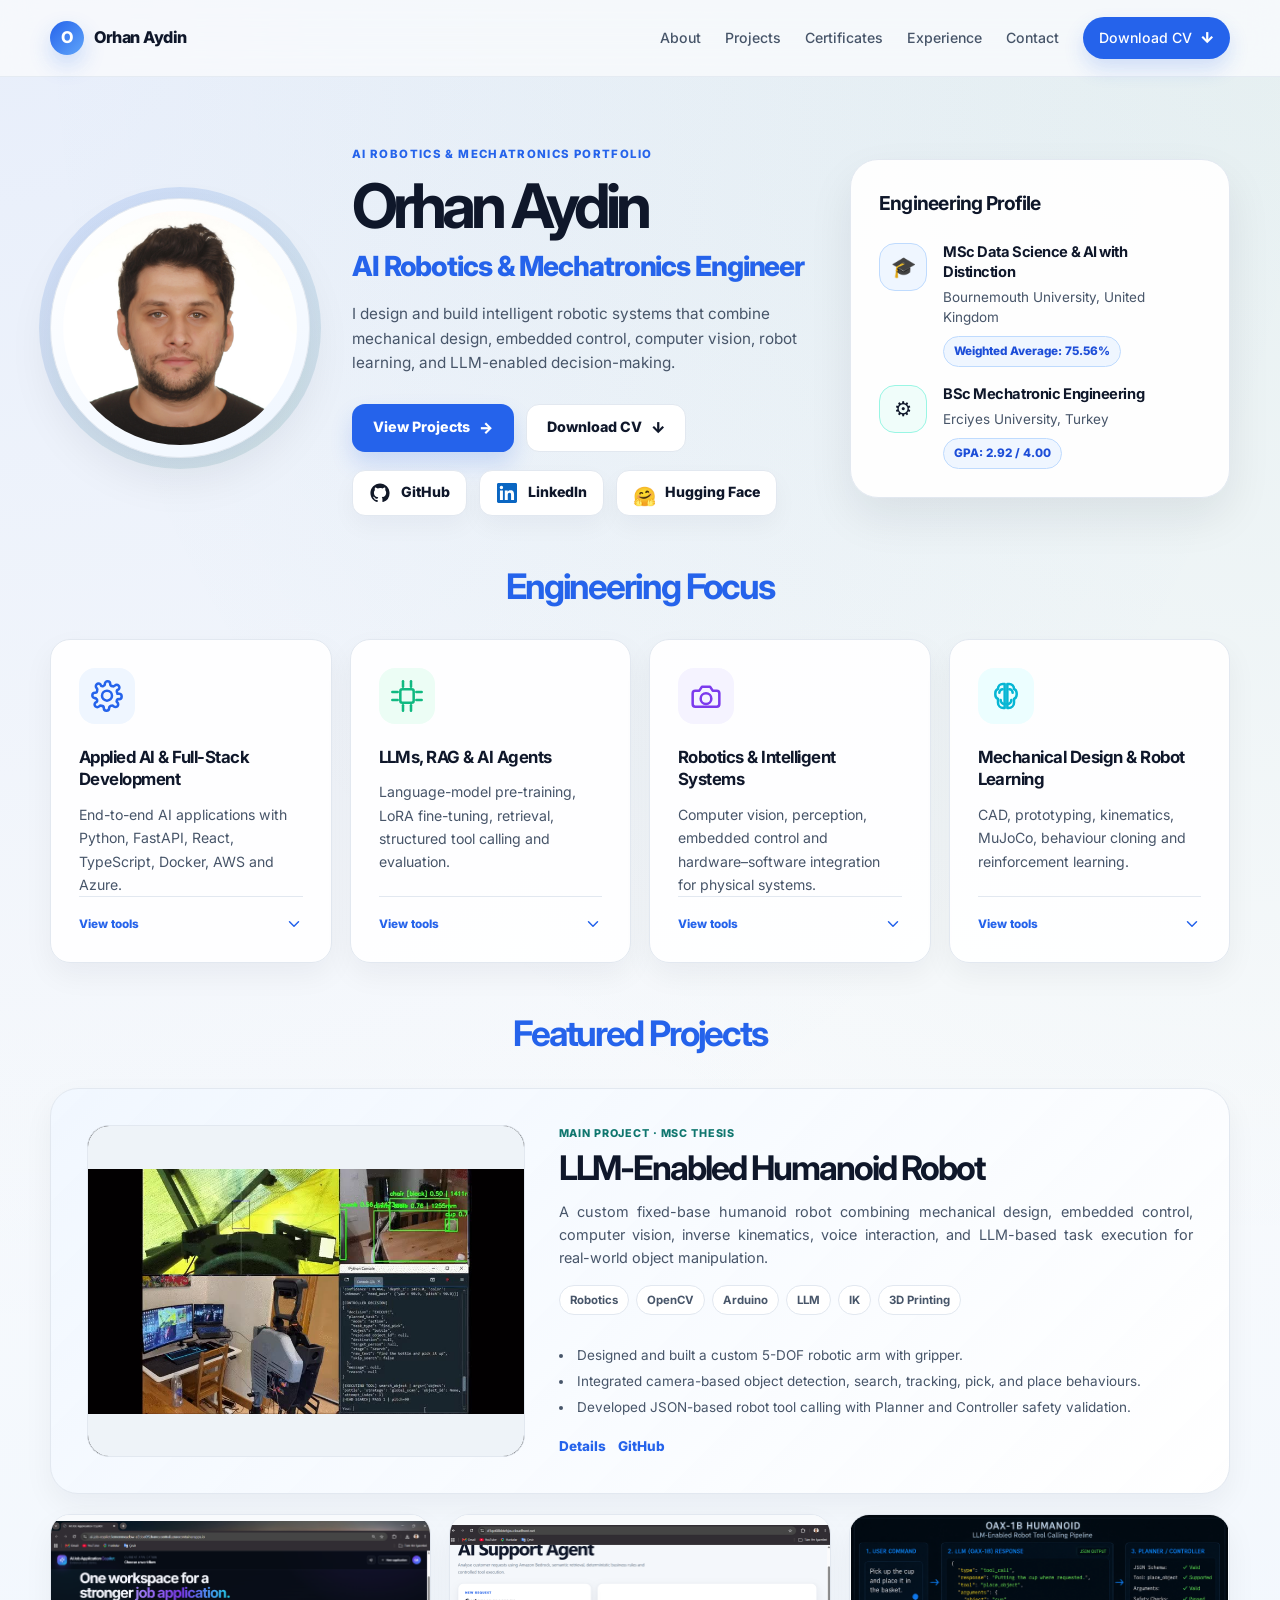
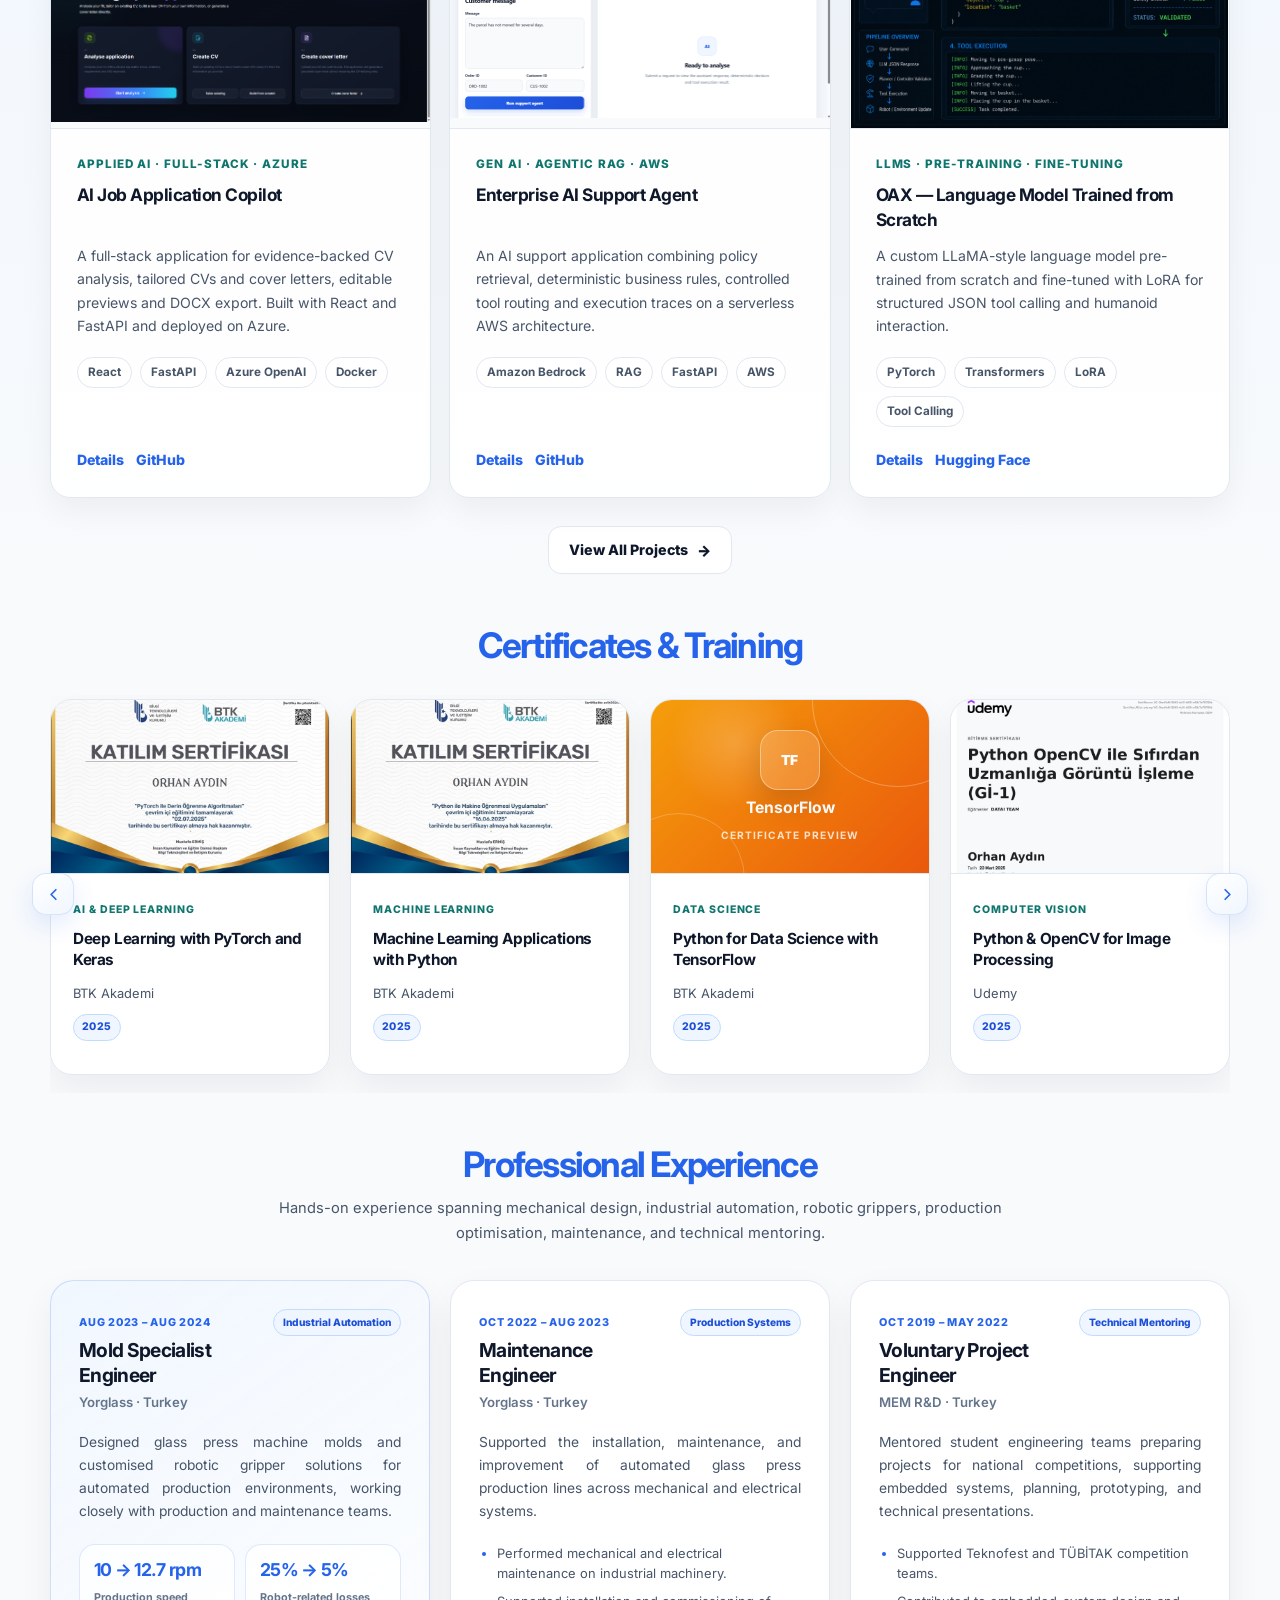
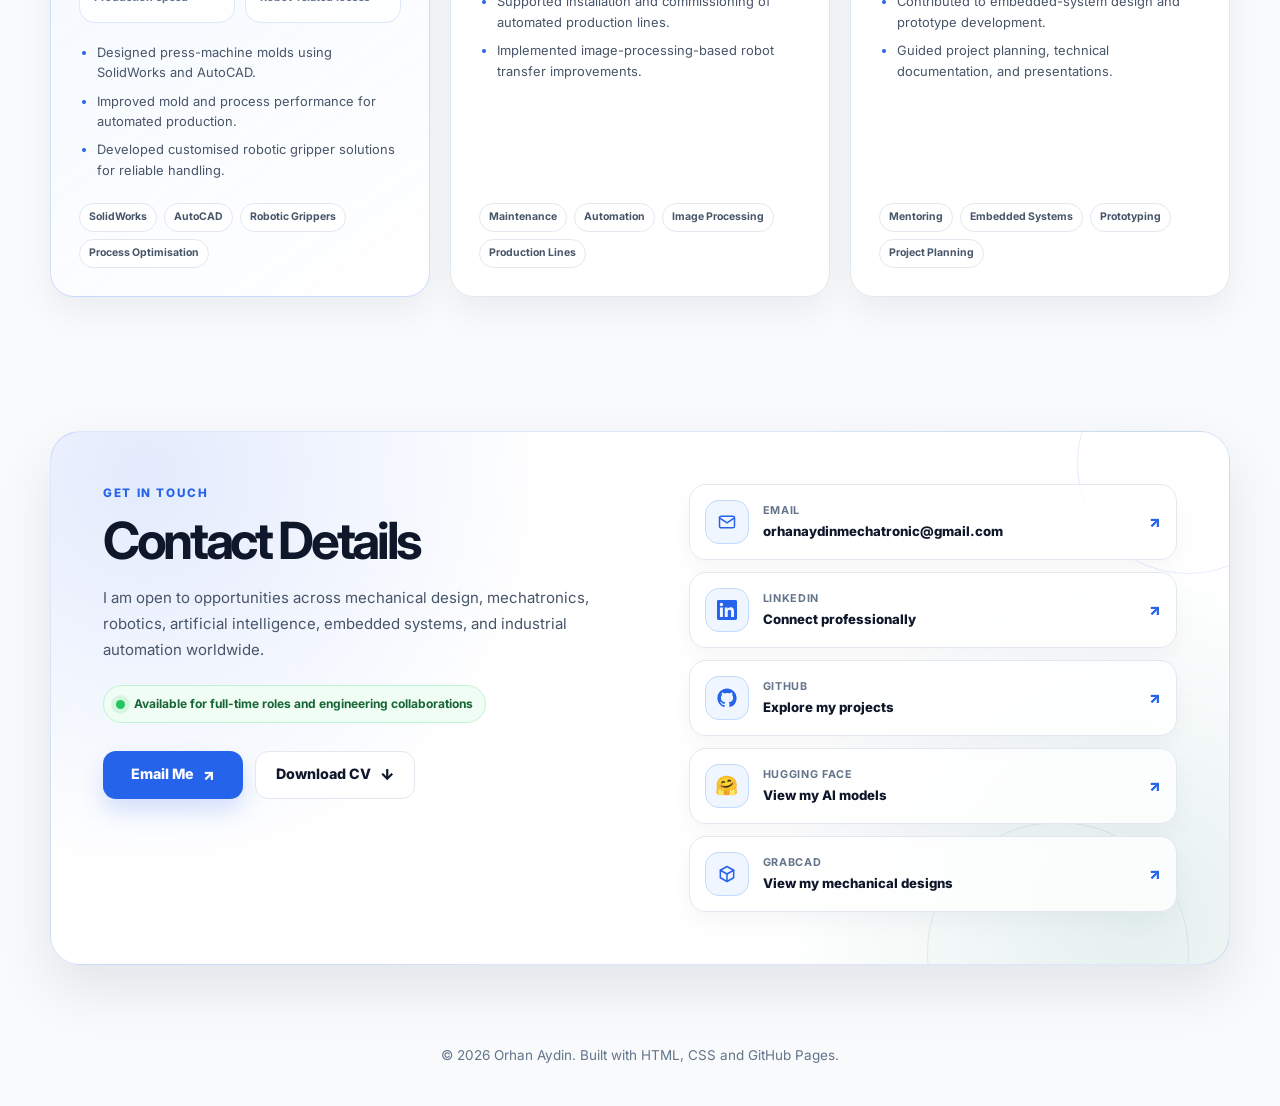
==== commit cc681153: "added new style" ====
--- a/index.html
+++ b/index.html
@@ -24,7 +24,8 @@
 <a class="nav-link" data-section="certificates" href="index.html#certificates">Certificates</a>
 <a class="nav-link" data-section="experience" href="index.html#experience">Experience</a>
 <a class="nav-link" data-section="contact" href="index.html#contact">Contact</a>
-<a class="nav-button" href="assets/Orhan-Aydin-cv.pdf" target="_blank">
+<a class="nav-button" href="assets/Orhan-Aydin-CV.pdf" target="_blank">
+                                    
             Download CV
             <span class="button-icon">↓</span>
 </a>
@@ -115,10 +116,8 @@
 <path d="M19.4 15a1.65 1.65 0 0 0 .33 1.82l.06.06a2 2 0 1 1-2.83 2.83l-.06-.06A1.65 1.65 0 0 0 15 19.4a1.65 1.65 0 0 0-1 .6 1.65 1.65 0 0 0-.4 1.08V21a2 2 0 1 1-4 0v-.09A1.65 1.65 0 0 0 8 19.4a1.65 1.65 0 0 0-1.82.33l-.06.06a2 2 0 1 1-2.83-2.83l.06-.06A1.65 1.65 0 0 0 4.6 15a1.65 1.65 0 0 0-.6-1 1.65 1.65 0 0 0-1.08-.4H3a2 2 0 1 1 0-4h.09A1.65 1.65 0 0 0 4.6 8a1.65 1.65 0 0 0-.33-1.82l-.06-.06a2 2 0 1 1 2.83-2.83l.06.06A1.65 1.65 0 0 0 9 4.6a1.65 1.65 0 0 0 1-.6 1.65 1.65 0 0 0 .4-1.08V3a2 2 0 1 1 4 0v.09A1.65 1.65 0 0 0 16 4.6a1.65 1.65 0 0 0 1.82-.33l.06-.06a2 2 0 1 1 2.83 2.83l-.06.06A1.65 1.65 0 0 0 19.4 9c.3.39.45.87.4 1.36H21a2 2 0 1 1 0 4h-.09a1.65 1.65 0 0 0-1.51.64Z"></path>
 </svg>
 </span>
-<h3>Mechanical &amp;<br/>CAD Design</h3>
-<p>
-                SolidWorks, AutoCAD, NX, 3D printing, mechanical prototyping and robotic gripper design.
-              </p>
+<h3>Applied AI &amp; Full-Stack Development</h3>
+<p>End-to-end AI applications with Python, FastAPI, React, TypeScript, Docker, AWS and Azure.</p>
 <span class="focus-selector-action">
                 View tools
                 <svg aria-hidden="true" viewbox="0 0 24 24">
@@ -142,10 +141,8 @@
 <path d="M19 15h4"></path>
 </svg>
 </span>
-<h3>Robotics &amp;<br/>Embedded Control</h3>
-<p>
-                5-DOF robotic arms, grippers, Arduino, STM32, ESP32, sensors and motor control.
-              </p>
+<h3>LLMs, RAG &amp; AI Agents</h3>
+<p>Language-model pre-training, LoRA fine-tuning, retrieval, structured tool calling and evaluation.</p>
 <span class="focus-selector-action">
                 View tools
                 <svg aria-hidden="true" viewbox="0 0 24 24">
@@ -162,10 +159,8 @@
 <circle cx="12" cy="14" r="4"></circle>
 </svg>
 </span>
-<h3>AI &amp; Computer<br/>Vision</h3>
-<p>
-                Python, PyTorch, OpenCV, YOLO, object detection, depth perception and LLM tool calling.
-              </p>
+<h3>Robotics &amp; Intelligent Systems</h3>
+<p>Computer vision, perception, embedded control and hardware–software integration for physical systems.</p>
 <span class="focus-selector-action">
                 View tools
                 <svg aria-hidden="true" viewbox="0 0 24 24">
@@ -186,10 +181,8 @@
 <path d="M16 15a3 3 0 0 1-3 3"></path>
 </svg>
 </span>
-<h3>Robot Learning &amp;<br/>Simulation</h3>
-<p>
-                MuJoCo, Behaviour Cloning, Reinforcement Learning, inverse kinematics and sim-to-real learning.
-              </p>
+<h3>Mechanical Design &amp; Robot Learning</h3>
+<p>CAD, prototyping, kinematics, MuJoCo, behaviour cloning and reinforcement learning.</p>
 <span class="focus-selector-action">
                 View tools
                 <svg aria-hidden="true" viewbox="0 0 24 24">
@@ -203,44 +196,16 @@
 <div class="focus-shared-panel-header">
 <div>
 <p class="focus-shared-kicker">Tools &amp; Technologies</p>
-<h3 id="focusSharedTitle">Mechanical &amp; CAD Tools</h3>
+<h3 id="focusSharedTitle">Applied AI &amp; Full-Stack Development</h3>
 </div>
 <button aria-label="Close tools panel" class="focus-shared-close" type="button">
               ×
             </button>
 </div>
-<div class="focus-shared-tools" data-panel="mechanical" hidden="">
-<span class="shared-tool"><span class="shared-tool-icon">SW</span>SolidWorks</span>
-<span class="shared-tool"><span class="shared-tool-icon">AC</span>AutoCAD</span>
-<span class="shared-tool"><span class="shared-tool-icon">NX</span>Siemens NX</span>
-<span class="shared-tool"><span class="shared-tool-icon">AD</span>Altium Designer</span>
-<span class="shared-tool"><span class="shared-tool-icon">3D</span>3D Printing</span>
-</div>
-<div class="focus-shared-tools" data-panel="robotics" hidden="">
-<span class="shared-tool"><span class="shared-tool-icon">AR</span>Arduino</span>
-<span class="shared-tool"><span class="shared-tool-icon">ST</span>STM32</span>
-<span class="shared-tool"><span class="shared-tool-icon">E3</span>ESP32</span>
-<span class="shared-tool"><span class="shared-tool-icon">RP</span>Raspberry Pi</span>
-<span class="shared-tool"><span class="shared-tool-icon">CS</span>CNC Shield</span>
-<span class="shared-tool"><span class="shared-tool-icon">MC</span>Motor Control</span>
-</div>
-<div class="focus-shared-tools" data-panel="ai" hidden="">
-<span class="shared-tool"><span class="shared-tool-icon">PY</span>Python</span>
-<span class="shared-tool"><span class="shared-tool-icon">PT</span>PyTorch</span>
-<span class="shared-tool"><span class="shared-tool-icon">CV</span>OpenCV</span>
-<span class="shared-tool"><span class="shared-tool-icon">YO</span>YOLO</span>
-<span class="shared-tool"><span class="shared-tool-icon">TF</span>TensorFlow</span>
-<span class="shared-tool"><span class="shared-tool-icon">HF</span>Hugging Face</span>
-<span class="shared-tool"><span class="shared-tool-icon">TR</span>Transformers</span>
-</div>
-<div class="focus-shared-tools" data-panel="learning" hidden="">
-<span class="shared-tool"><span class="shared-tool-icon">MJ</span>MuJoCo</span>
-<span class="shared-tool"><span class="shared-tool-icon">SB</span>Stable-Baselines3</span>
-<span class="shared-tool"><span class="shared-tool-icon">BC</span>Behaviour Cloning</span>
-<span class="shared-tool"><span class="shared-tool-icon">RL</span>Reinforcement Learning</span>
-<span class="shared-tool"><span class="shared-tool-icon">IK</span>Inverse Kinematics</span>
-<span class="shared-tool"><span class="shared-tool-icon">NP</span>NumPy</span>
-</div>
+<div class="focus-shared-tools" data-panel="mechanical" hidden=""><span class="shared-tool"><span class="shared-tool-icon">PY</span>Python</span><span class="shared-tool"><span class="shared-tool-icon">FA</span>FastAPI</span><span class="shared-tool"><span class="shared-tool-icon">RE</span>React</span><span class="shared-tool"><span class="shared-tool-icon">TY</span>TypeScript</span><span class="shared-tool"><span class="shared-tool-icon">DO</span>Docker</span><span class="shared-tool"><span class="shared-tool-icon">AW</span>AWS</span><span class="shared-tool"><span class="shared-tool-icon">AZ</span>Azure</span></div>
+<div class="focus-shared-tools" data-panel="robotics" hidden=""><span class="shared-tool"><span class="shared-tool-icon">PY</span>PyTorch</span><span class="shared-tool"><span class="shared-tool-icon">TR</span>Transformers</span><span class="shared-tool"><span class="shared-tool-icon">HU</span>Hugging Face</span><span class="shared-tool"><span class="shared-tool-icon">LO</span>LoRA / PEFT</span><span class="shared-tool"><span class="shared-tool-icon">FA</span>FAISS</span><span class="shared-tool"><span class="shared-tool-icon">AM</span>Amazon Bedrock</span><span class="shared-tool"><span class="shared-tool-icon">AZ</span>Azure OpenAI</span></div>
+<div class="focus-shared-tools" data-panel="ai" hidden=""><span class="shared-tool"><span class="shared-tool-icon">OP</span>OpenCV</span><span class="shared-tool"><span class="shared-tool-icon">YO</span>YOLO</span><span class="shared-tool"><span class="shared-tool-icon">OA</span>OAK-D Lite</span><span class="shared-tool"><span class="shared-tool-icon">AR</span>Arduino</span><span class="shared-tool"><span class="shared-tool-icon">ST</span>STM32</span><span class="shared-tool"><span class="shared-tool-icon">ES</span>ESP32</span><span class="shared-tool"><span class="shared-tool-icon">MO</span>Motor Control</span></div>
+<div class="focus-shared-tools" data-panel="learning" hidden=""><span class="shared-tool"><span class="shared-tool-icon">SO</span>SolidWorks</span><span class="shared-tool"><span class="shared-tool-icon">AU</span>AutoCAD</span><span class="shared-tool"><span class="shared-tool-icon">SI</span>Siemens NX</span><span class="shared-tool"><span class="shared-tool-icon">3D</span>3D Printing</span><span class="shared-tool"><span class="shared-tool-icon">MU</span>MuJoCo</span><span class="shared-tool"><span class="shared-tool-icon">BE</span>Behaviour Cloning</span><span class="shared-tool"><span class="shared-tool-icon">RE</span>Reinforcement Learning</span><span class="shared-tool"><span class="shared-tool-icon">IK</span>IK / FK</span></div>
 </div>
 </div>
 </section>
@@ -250,7 +215,7 @@
 <div class="projects-title">
 <h2>Featured Projects</h2>
 </div>
-<article class="project-card project-card-large">
+<article class="project-card linked-project-card project-card-large">
 <div class="project-feature-layout">
 <div class="project-feature-media">
 <video aria-label="LLM-enabled humanoid robot project demonstration" autoplay="" class="project-feature-image" loop="" muted="" playsinline="" poster="assets/humanoid-demo-poster.jpg" preload="metadata"><source src="assets/humanoid-demo.mp4" type="video/mp4"/>Your browser does not support the video tag.</video>
@@ -276,81 +241,11 @@
 <li>Integrated camera-based object detection, search, tracking, pick, and place behaviours.</li>
 <li>Developed JSON-based robot tool calling with Planner and Controller safety validation.</li>
 </ul>
-<div class="project-links"><a href="projects/humanoid/">Details</a> <a href="https://github.com/orhanaydinn/oax_humanoid_robot" rel="noopener noreferrer" target="_blank">GitHub</a></div>
-</div>
-</div>
-</article>
-<div class="project-grid">
-<!-- PROJECT 1: GIF -->
-<article class="project-card small-project-card">
-<div class="small-project-media">
-<video aria-label="MuJoCo 5-DOF humanoid arm manipulation demonstration" autoplay="" class="small-project-visual" loop="" muted="" playsinline="" poster="assets/mujoco-demo-poster.jpg" preload="metadata"><source src="assets/mujoco-demo.mp4" type="video/mp4"/>Your browser does not support the video tag.</video>
-</div>
-<div class="small-project-body">
-<div class="project-meta">Robot Learning</div>
-<h3>5-DOF Arm Manipulation with MuJoCo</h3>
-<p>
-                MuJoCo-based robot learning pipeline for ready-to-pregrasp and
-                pregrasp-to-final grasp manipulation using multi-height datasets.
-              </p>
-<div class="tag-list">
-<span>MuJoCo</span>
-<span>BC</span>
-<span>RL</span>
-<span>IK</span>
-</div>
-<div class="project-links small-project-links"><span class="project-link-muted mujoco-wip-note">Work in progress — BC training, multi-height data collection and RL fine-tuning are still under development.</span></div>
-</div>
-</article>
-<!-- PROJECT 2: IMAGE -->
-<article class="project-card small-project-card">
-<div class="small-project-media">
-<img alt="OAX-1B Humanoid LLM-enabled robot tool calling pipeline" class="small-project-visual" loading="lazy" src="assets/oax_1b_llm.png"/>
-</div>
-<div class="small-project-body">
-<div class="project-meta">LLM / Human-Robot Interaction</div>
-<h3>Custom 1B LLM for Robot Tool Calling</h3>
-<p>
-                A custom 1B-parameter LLaMA-style language model pre-trained and
-                fine-tuned for structured JSON robot tool calls.
-              </p>
-<div class="tag-list">
-<span>LLM</span>
-<span>PyTorch</span>
-<span>Transformers</span>
-<span>SFT</span>
-</div>
-<div class="project-links small-project-links"><a href="projects/oax-1b/">Details</a> <a href="https://huggingface.co/orhanaydinn/OAX-1B-Humanoid" rel="noopener noreferrer" target="_blank">Hugging Face</a></div>
-</div>
-</article>
-<!-- PROJECT 3: MP4 VIDEO -->
-<article class="project-card small-project-card">
-<div class="small-project-media">
-<video aria-label="Custom SCARA robot design, manufacturing and control demonstration" autoplay="" class="scara-static-fit small-project-visual scara-project-video" loop="" muted="" playsinline="" poster="assets/scara_robot-poster.jpg" preload="metadata">
-<source src="assets/scara_robot.mp4" type="video/mp4"/>
-                Your browser does not support the video tag.
-              </video>
-</div>
-<div class="small-project-body">
-<div class="project-meta">Mechanical Design / Robotics</div>
-<h3>SCARA Robot Design, Manufacturing &amp; Control</h3>
-<p>
-                Designed and manufactured a custom SCARA robotic arm using
-                SolidWorks and 3D printing. Developed the control system with
-                Arduino and CNC control hardware, and created a Processing-based
-                interface for robot operation.
-              </p>
-<div class="tag-list">
-<span>SolidWorks</span>
-<span>Arduino</span>
-<span>CNC Shield</span>
-<span>3D Printing</span>
-<span>Processing</span>
-</div>
-<div class="project-links small-project-links"><a href="projects/scara/">Details</a> <a href="https://github.com/orhanaydinn/scara-robot-design-and-control" rel="noopener noreferrer" target="_blank">GitHub</a></div>
-</div>
-</article>
-</div>
+<div class="project-links"><a class="project-card-primary-link" aria-label="View LLM-Enabled Humanoid Robot details" href="projects/humanoid/">Details</a> <a href="https://github.com/orhanaydinn/oax_humanoid_robot" rel="noopener noreferrer" target="_blank">GitHub</a></div>
+</div>
+</div>
+</article>
+<div class="project-grid"><article class="project-card linked-project-card small-project-card"><div class="small-project-media"><img class="small-project-visual" loading="lazy" src="projects/ai-job-application-copilot/assets/home.png" alt="AI Job Application Copilot project preview" style="object-fit:contain;background:#f8fafc"></div><div class="small-project-body"><div class="project-meta">Applied AI · Full-Stack · Azure</div><h3>AI Job Application Copilot</h3><p>A full-stack application for evidence-backed CV analysis, tailored CVs and cover letters, editable previews and DOCX export. Built with React and FastAPI and deployed on Azure.</p><div class="tag-list"><span>React</span><span>FastAPI</span><span>Azure OpenAI</span><span>Docker</span></div><div class="project-links small-project-links"><a class="project-card-primary-link" aria-label="View AI Job Application Copilot details" href="projects/ai-job-application-copilot/">Details</a> <a href="https://github.com/orhanaydinn/ai-job-application-copilot" target="_blank" rel="noopener noreferrer">GitHub</a></div></div></article><article class="project-card linked-project-card small-project-card"><div class="small-project-media"><img class="small-project-visual" loading="lazy" src="assets/enterprise-ai-support-agent-overview.png" alt="Enterprise AI Support Agent project preview" style="object-fit:contain;background:#f8fafc"></div><div class="small-project-body"><div class="project-meta">Gen AI · Agentic RAG · AWS</div><h3>Enterprise AI Support Agent</h3><p>An AI support application combining policy retrieval, deterministic business rules, controlled tool routing and execution traces on a serverless AWS architecture.</p><div class="tag-list"><span>Amazon Bedrock</span><span>RAG</span><span>FastAPI</span><span>AWS</span></div><div class="project-links small-project-links"><a class="project-card-primary-link" aria-label="View Enterprise AI Support Agent details" href="projects/enterprise-ai-support-agent/">Details</a> <a href="https://github.com/orhanaydinn/enterprise-ai-support-agent" target="_blank" rel="noopener noreferrer">GitHub</a></div></div></article><article class="project-card linked-project-card small-project-card"><div class="small-project-media"><img class="small-project-visual" loading="lazy" src="assets/oax_1b_llm.png" alt="OAX — Language Model Trained from Scratch project preview" style="object-fit:contain;background:#f8fafc"></div><div class="small-project-body"><div class="project-meta">LLMs · Pre-training · Fine-tuning</div><h3>OAX — Language Model Trained from Scratch</h3><p>A custom LLaMA-style language model pre-trained from scratch and fine-tuned with LoRA for structured JSON tool calling and humanoid interaction.</p><div class="tag-list"><span>PyTorch</span><span>Transformers</span><span>LoRA</span><span>Tool Calling</span></div><div class="project-links small-project-links"><a class="project-card-primary-link" aria-label="View OAX — Language Model Trained from Scratch details" href="projects/oax-1b/">Details</a> <a href="https://huggingface.co/orhanaydinn/OAX-1B-Humanoid" target="_blank" rel="noopener noreferrer">Hugging Face</a></div></div></article></div>
 <div class="view-all-wrapper">
 <a class="button button-secondary" href="projects.html">
             View All Projects
@@ -773,10 +668,10 @@
       const focusToolPanels = document.querySelectorAll(".focus-shared-tools");
 
       const focusPanelTitles = {
-        mechanical: "Mechanical & CAD Tools",
-        robotics: "Robotics & Embedded Tools",
-        ai: "AI & Computer Vision Tools",
-        learning: "Robot Learning & Simulation Tools",
+        mechanical: "Applied AI & Full-Stack Development",
+        robotics: "LLMs, RAG & AI Agents",
+        ai: "Robotics & Intelligent Systems",
+        learning: "Mechanical Design & Robot Learning",
       };
 
       function closeFocusPanel() {
--- a/style.css
+++ b/style.css
@@ -5708,3 +5708,10 @@
   transform: none !important;
   scale: 1 !important;
 }
+
+/* Card-wide navigation retains independent GitHub and demo links. */
+.linked-project-card{position:relative;isolation:isolate}
+.linked-project-card .project-card-primary-link::after{content:"";position:absolute;inset:0;z-index:1;border-radius:inherit}
+.linked-project-card a:not(.project-card-primary-link),.linked-project-card button,.linked-project-card video[controls]{position:relative;z-index:2}
+.linked-project-card:has(.project-card-primary-link:focus-visible){outline:3px solid var(--blue);outline-offset:4px}
+.linked-project-card .project-card-primary-link{position:static}
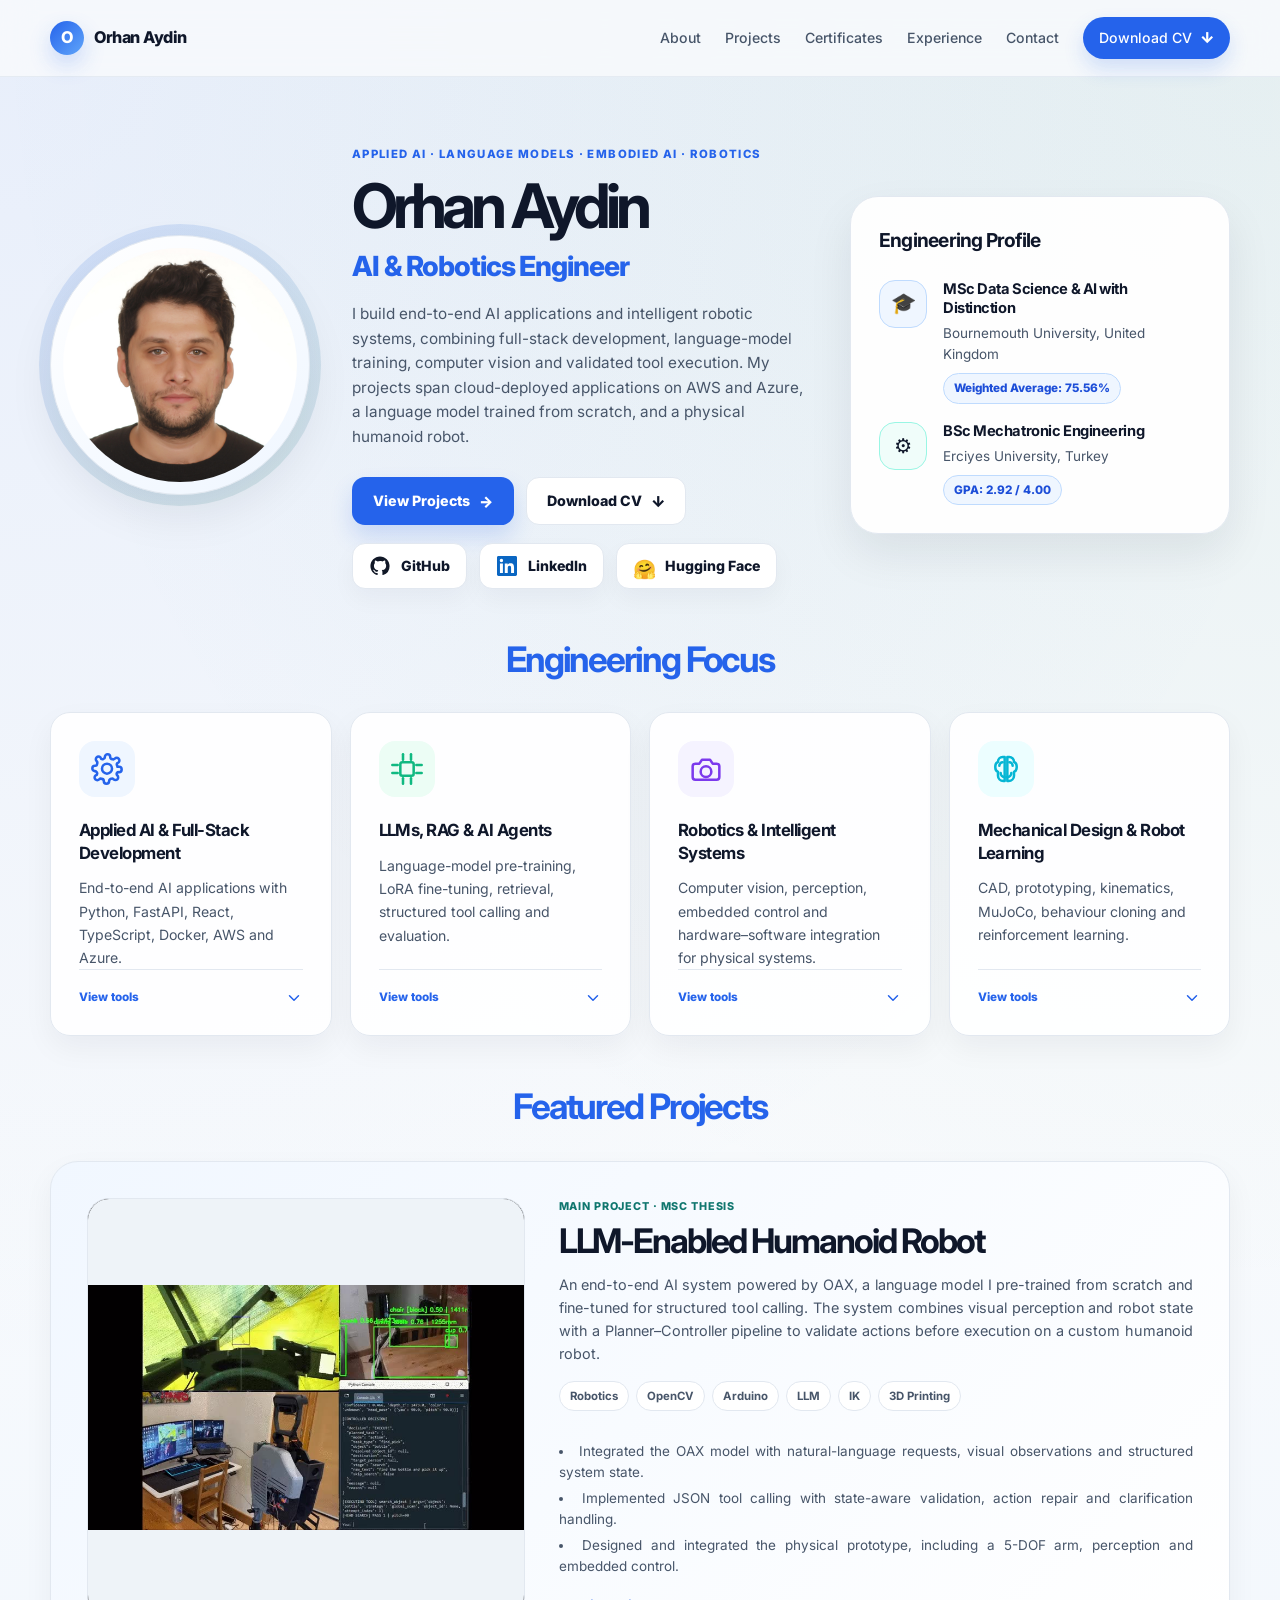
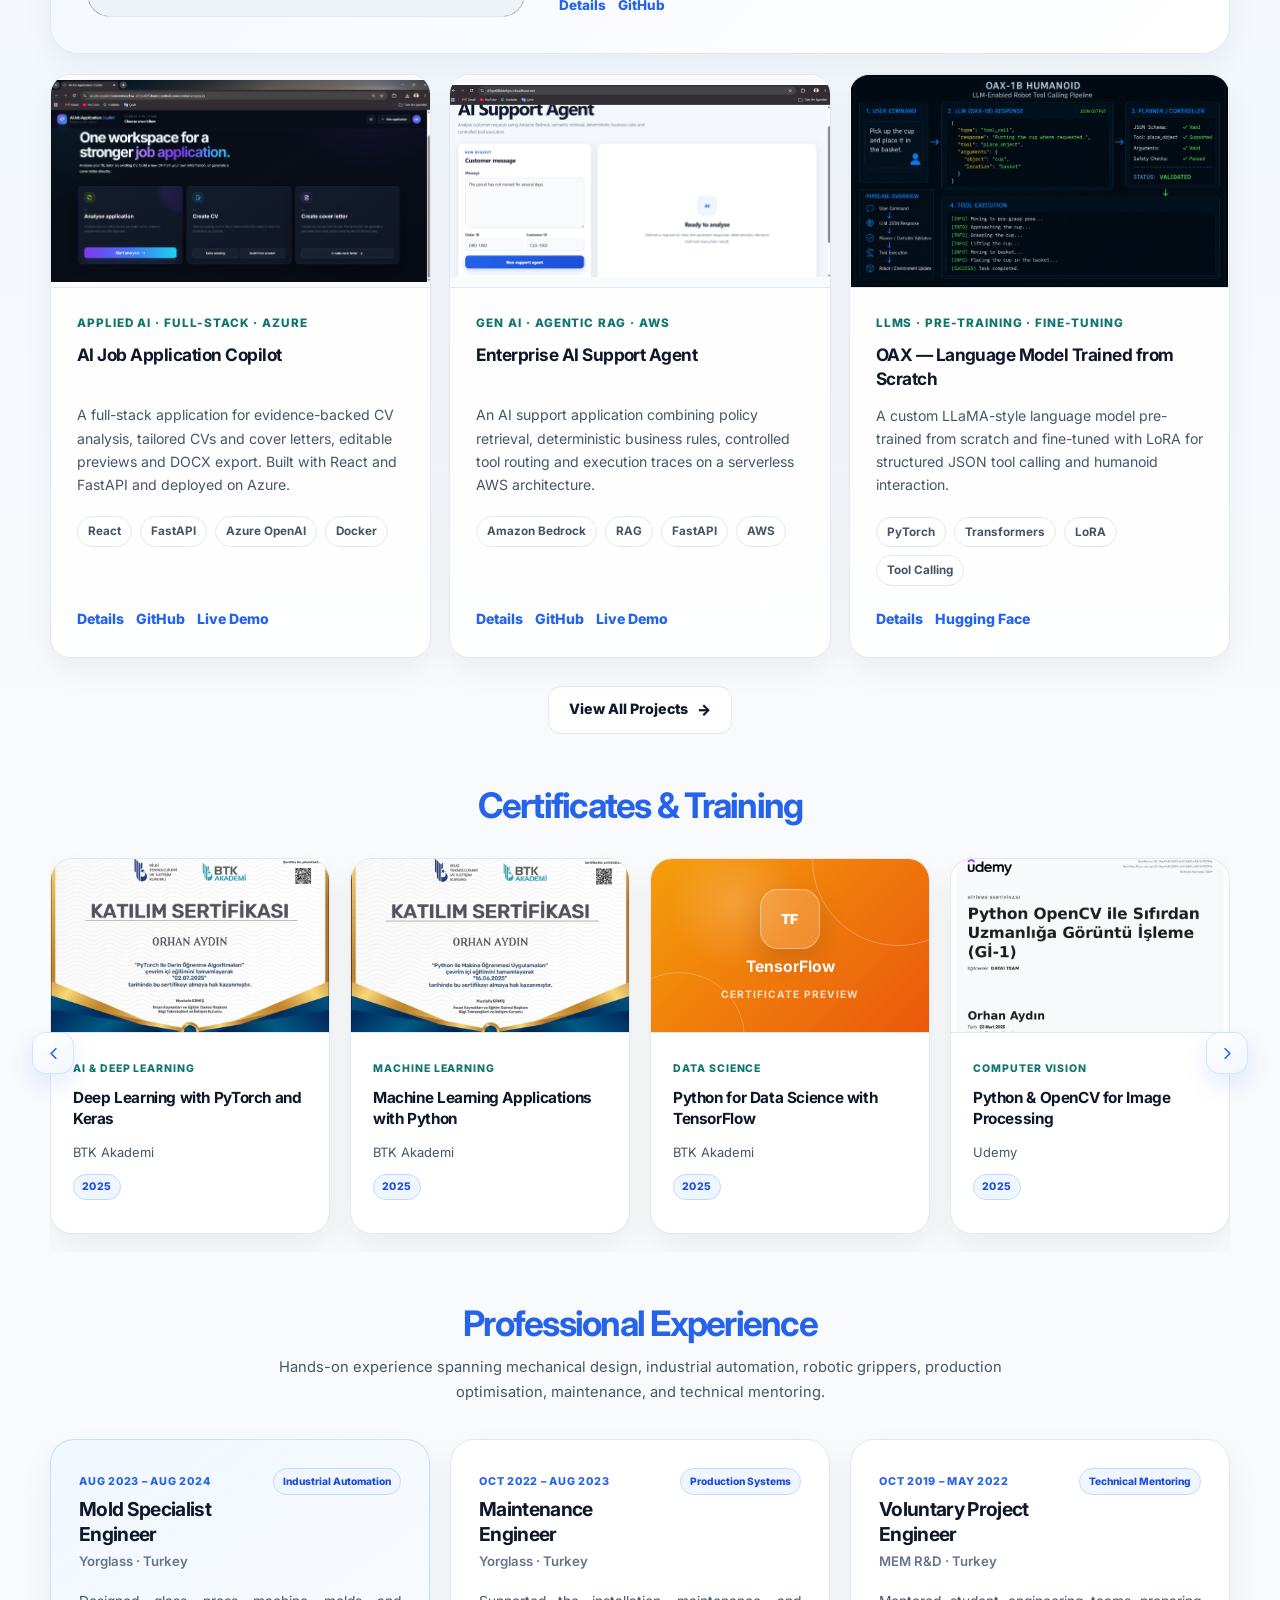
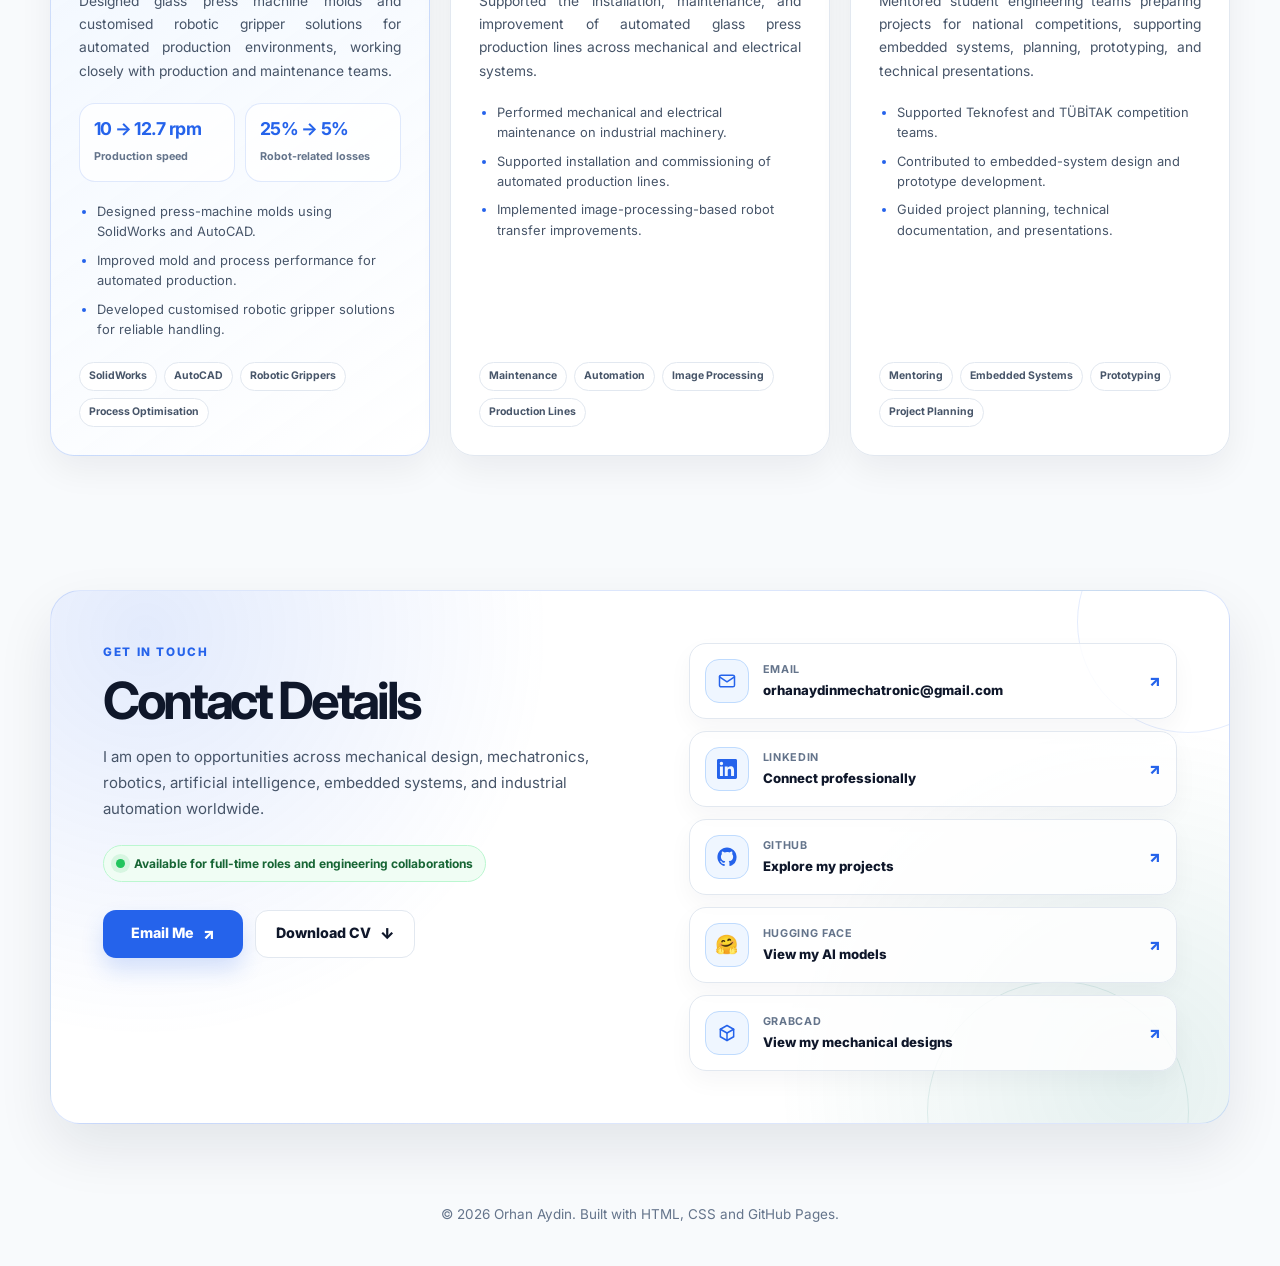
==== commit 744c5aa8: "changed about me" ====
--- a/index.html
+++ b/index.html
@@ -4,8 +4,8 @@
 <head>
 <meta charset="utf-8"/>
 <meta content="width=device-width, initial-scale=1.0" name="viewport"/>
-<title>Orhan Aydin | AI Robotics &amp; Mechatronics Engineer</title>
-<meta content="Portfolio of Orhan Aydin, an AI Robotics and Mechatronics Engineer focused on mechanical design, embedded control, computer vision, robot learning, and LLM-enabled robotic systems." name="description"/>
+<title>Orhan Aydin | AI &amp; Robotics Engineer</title>
+<meta content="Portfolio of Orhan Aydin, an AI and Robotics Engineer building full-stack AI applications, language models and embodied AI systems, with projects deployed on AWS and Azure." name="description"/>
 <link href="style.css" rel="stylesheet"/>
 <link href="https://fonts.googleapis.com" rel="preconnect"/>
 <link crossorigin="" href="https://fonts.gstatic.com" rel="preconnect"/>
@@ -40,13 +40,10 @@
 <img alt="Portrait of Orhan Aydin" class="profile-image" loading="lazy" src="assets/profile.jpg"/>
 </div>
 <div class="hero-content">
-<p class="eyebrow">AI Robotics &amp; Mechatronics Portfolio</p>
+<p class="eyebrow">Applied AI · Language Models · Embodied AI · Robotics</p>
 <h1>Orhan Aydin</h1>
-<h2>AI Robotics &amp; Mechatronics Engineer</h2>
-<p class="hero-description">
-            I design and build intelligent robotic systems that combine mechanical design,
-            embedded control, computer vision, robot learning, and LLM-enabled decision-making.
-          </p>
+<h2>AI &amp; Robotics Engineer</h2>
+<p class="hero-description">I build end-to-end AI applications and intelligent robotic systems, combining full-stack development, language-model training, computer vision and validated tool execution. My projects span cloud-deployed applications on AWS and Azure, a language model trained from scratch, and a physical humanoid robot.</p>
 <div class="hero-actions">
 <a class="button button-primary" href="projects.html">
               View Projects
@@ -223,11 +220,7 @@
 <div class="project-content">
 <div class="project-meta">Main Project · MSc Thesis</div>
 <h3>LLM-Enabled Humanoid Robot</h3>
-<p>
-                A custom fixed-base humanoid robot combining mechanical design,
-                embedded control, computer vision, inverse kinematics, voice interaction,
-                and LLM-based task execution for real-world object manipulation.
-              </p>
+<p>An end-to-end AI system powered by OAX, a language model I pre-trained from scratch and fine-tuned for structured tool calling. The system combines visual perception and robot state with a Planner–Controller pipeline to validate actions before execution on a custom humanoid robot.</p>
 <div class="tag-list">
 <span>Robotics</span>
 <span>OpenCV</span>
@@ -236,16 +229,12 @@
 <span>IK</span>
 <span>3D Printing</span>
 </div>
-<ul class="project-points">
-<li>Designed and built a custom 5-DOF robotic arm with gripper.</li>
-<li>Integrated camera-based object detection, search, tracking, pick, and place behaviours.</li>
-<li>Developed JSON-based robot tool calling with Planner and Controller safety validation.</li>
-</ul>
+<ul class="project-points"><li>Integrated the OAX model with natural-language requests, visual observations and structured system state.</li><li>Implemented JSON tool calling with state-aware validation, action repair and clarification handling.</li><li>Designed and integrated the physical prototype, including a 5-DOF arm, perception and embedded control.</li></ul>
 <div class="project-links"><a class="project-card-primary-link" aria-label="View LLM-Enabled Humanoid Robot details" href="projects/humanoid/">Details</a> <a href="https://github.com/orhanaydinn/oax_humanoid_robot" rel="noopener noreferrer" target="_blank">GitHub</a></div>
 </div>
 </div>
 </article>
-<div class="project-grid"><article class="project-card linked-project-card small-project-card"><div class="small-project-media"><img class="small-project-visual" loading="lazy" src="projects/ai-job-application-copilot/assets/home.png" alt="AI Job Application Copilot project preview" style="object-fit:contain;background:#f8fafc"></div><div class="small-project-body"><div class="project-meta">Applied AI · Full-Stack · Azure</div><h3>AI Job Application Copilot</h3><p>A full-stack application for evidence-backed CV analysis, tailored CVs and cover letters, editable previews and DOCX export. Built with React and FastAPI and deployed on Azure.</p><div class="tag-list"><span>React</span><span>FastAPI</span><span>Azure OpenAI</span><span>Docker</span></div><div class="project-links small-project-links"><a class="project-card-primary-link" aria-label="View AI Job Application Copilot details" href="projects/ai-job-application-copilot/">Details</a> <a href="https://github.com/orhanaydinn/ai-job-application-copilot" target="_blank" rel="noopener noreferrer">GitHub</a></div></div></article><article class="project-card linked-project-card small-project-card"><div class="small-project-media"><img class="small-project-visual" loading="lazy" src="assets/enterprise-ai-support-agent-overview.png" alt="Enterprise AI Support Agent project preview" style="object-fit:contain;background:#f8fafc"></div><div class="small-project-body"><div class="project-meta">Gen AI · Agentic RAG · AWS</div><h3>Enterprise AI Support Agent</h3><p>An AI support application combining policy retrieval, deterministic business rules, controlled tool routing and execution traces on a serverless AWS architecture.</p><div class="tag-list"><span>Amazon Bedrock</span><span>RAG</span><span>FastAPI</span><span>AWS</span></div><div class="project-links small-project-links"><a class="project-card-primary-link" aria-label="View Enterprise AI Support Agent details" href="projects/enterprise-ai-support-agent/">Details</a> <a href="https://github.com/orhanaydinn/enterprise-ai-support-agent" target="_blank" rel="noopener noreferrer">GitHub</a></div></div></article><article class="project-card linked-project-card small-project-card"><div class="small-project-media"><img class="small-project-visual" loading="lazy" src="assets/oax_1b_llm.png" alt="OAX — Language Model Trained from Scratch project preview" style="object-fit:contain;background:#f8fafc"></div><div class="small-project-body"><div class="project-meta">LLMs · Pre-training · Fine-tuning</div><h3>OAX — Language Model Trained from Scratch</h3><p>A custom LLaMA-style language model pre-trained from scratch and fine-tuned with LoRA for structured JSON tool calling and humanoid interaction.</p><div class="tag-list"><span>PyTorch</span><span>Transformers</span><span>LoRA</span><span>Tool Calling</span></div><div class="project-links small-project-links"><a class="project-card-primary-link" aria-label="View OAX — Language Model Trained from Scratch details" href="projects/oax-1b/">Details</a> <a href="https://huggingface.co/orhanaydinn/OAX-1B-Humanoid" target="_blank" rel="noopener noreferrer">Hugging Face</a></div></div></article></div>
+<div class="project-grid"><article class="project-card linked-project-card small-project-card"><div class="small-project-media"><img alt="AI Job Application Copilot application overview" class="small-project-visual" loading="lazy" src="projects/ai-job-application-copilot/assets/home.png" style="object-fit:contain;background:#f8fafc"></div><div class="small-project-body"><div class="project-meta">Applied AI · Full-Stack · Azure</div><h3>AI Job Application Copilot</h3><p>A full-stack application for evidence-backed CV analysis, tailored CVs and cover letters, editable previews and DOCX export. Built with React and FastAPI and deployed on Azure.</p><div class="tag-list"><span>React</span><span>FastAPI</span><span>Azure OpenAI</span><span>Docker</span></div><div class="project-links small-project-links"><a class="project-card-primary-link" aria-label="View AI Job Application Copilot details" href="projects/ai-job-application-copilot/">Details</a> <a href="https://github.com/orhanaydinn/ai-job-application-copilot" target="_blank" rel="noopener noreferrer">GitHub</a> <a href="https://ai-job-copilot.lemonmeadow-e3bba0f9.francecentral.azurecontainerapps.io/" target="_blank" rel="noopener noreferrer">Live Demo</a></div></div></article><article class="project-card linked-project-card small-project-card"><div class="small-project-media"><img class="small-project-visual" loading="lazy" src="assets/enterprise-ai-support-agent-overview.png" alt="Enterprise AI Support Agent project preview" style="object-fit:contain;background:#f8fafc"></div><div class="small-project-body"><div class="project-meta">Gen AI · Agentic RAG · AWS</div><h3>Enterprise AI Support Agent</h3><p>An AI support application combining policy retrieval, deterministic business rules, controlled tool routing and execution traces on a serverless AWS architecture.</p><div class="tag-list"><span>Amazon Bedrock</span><span>RAG</span><span>FastAPI</span><span>AWS</span></div><div class="project-links small-project-links"><a class="project-card-primary-link" aria-label="View Enterprise AI Support Agent details" href="projects/enterprise-ai-support-agent/">Details</a> <a href="https://github.com/orhanaydinn/enterprise-ai-support-agent" target="_blank" rel="noopener noreferrer">GitHub</a> <a href="https://d1qo68bktehjcu.cloudfront.net" target="_blank" rel="noopener noreferrer">Live Demo</a></div></div></article><article class="project-card linked-project-card small-project-card"><div class="small-project-media"><img class="small-project-visual" loading="lazy" src="assets/oax_1b_llm.png" alt="OAX — Language Model Trained from Scratch project preview" style="object-fit:contain;background:#f8fafc"></div><div class="small-project-body"><div class="project-meta">LLMs · Pre-training · Fine-tuning</div><h3>OAX — Language Model Trained from Scratch</h3><p>A custom LLaMA-style language model pre-trained from scratch and fine-tuned with LoRA for structured JSON tool calling and humanoid interaction.</p><div class="tag-list"><span>PyTorch</span><span>Transformers</span><span>LoRA</span><span>Tool Calling</span></div><div class="project-links small-project-links"><a class="project-card-primary-link" aria-label="View OAX — Language Model Trained from Scratch details" href="projects/oax-1b/">Details</a> <a href="https://huggingface.co/orhanaydinn/OAX-1B-Humanoid" target="_blank" rel="noopener noreferrer">Hugging Face</a></div></div></article></div>
 <div class="view-all-wrapper">
 <a class="button button-secondary" href="projects.html">
             View All Projects
